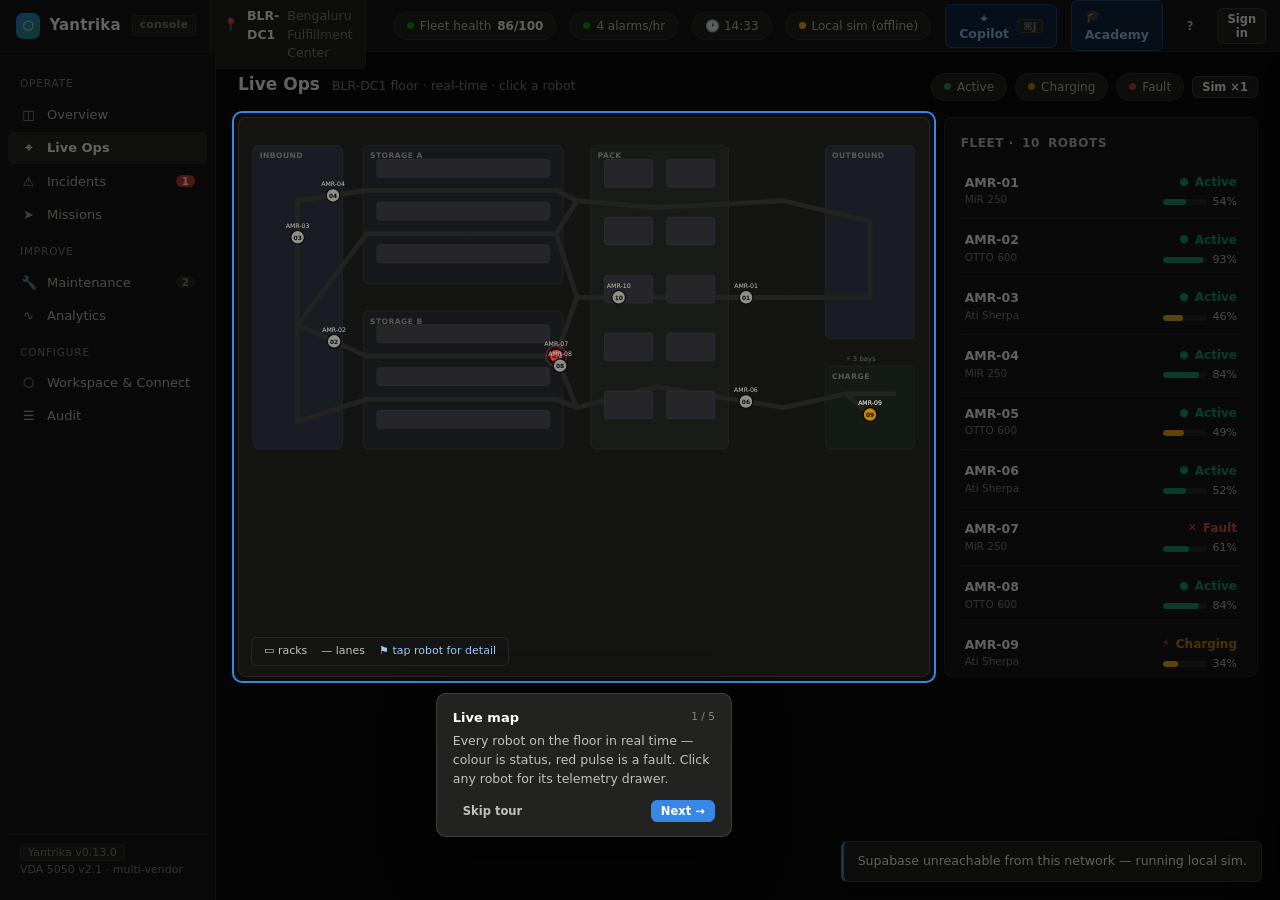
==== console/index.html @ 7099744c "v0.13.0: self-serve cloud workspaces, no-login demo, landing redesign Backend - supabase/0019_worksp" ====
<!DOCTYPE html>
<!-- ================================================================
  Yantrika CONSOLE — fleet ops console (formerly FleetMind) + Sarathi copilot bridge
  =================================================================
  CONFIG (all optional — the console degrades gracefully):

  0. Modes (v0.13 — one file, four ways in; see docs/WORKSPACES.md §5)
     - ?mode=demo  or  #demo   → DEMO: local mock data only, no backend
                                 calls, no sign-in prompt, guided tour on.
                                 Linked from the marketing page as
                                 "See the demo (no login)".
     - ?demo=<token>           → SANDBOX: a zero-signup live fleet minted by
                                 supabase/0009 — the token goes out as the
                                 x-yf-demo-token header on every PostgREST
                                 call, fleet_meta is never touched, and a
                                 countdown chip shows the time left.
     - signed in               → WORKSPACE: rpc/my_workspace() names the
                                 person's own site; every query is scoped
                                 to it and the Workspace view manages
                                 ingest keys, members and the simulated
                                 fleet (supabase/0019_workspaces.sql).
     - #signup / #signin       → open the account modal on that tab (hash,
                                 not query, so nginx's bare-/console/
                                 redirect cannot drop it).

  1. Sarathi live agent (Copilot backend)
     - Endpoint : POST http://localhost:8001/ask   (see Copilot.SARATHI_URL)
     - Request  : {"question": "<operator question>"}
     - Response : {"answer": string,
                   "evidence": [string | {label, ...}],   // rendered as chips
                   "tier": "grounded" | "llm_only" | "offline"}
       tier is shown as a pill: grounded/live_agent -> "live agent",
       llm_only/model_only -> "model only", offline -> "offline".
     - Timeout  : 4000 ms (Copilot.SARATHI_TIMEOUT_MS). On ANY failure
       (down, non-2xx, timeout, bad JSON) the Copilot silently falls back
       to the built-in local answer engine — the console never breaks
       if the sarathi service is not running.
     - To change host/port, edit Copilot.SARATHI_URL in the Copilot
       module below. If the console is served from https, a plain-http
       localhost endpoint may be blocked as mixed content — serve the
       console over http (e.g. `python3 -m http.server`) for local dev.
     - Auth: pass ?token=<bearer token> in the console URL to send an
       `Authorization: Bearer <token>` header on the copilot /ask and
       /health requests (omitted entirely when no token is given).

  2. Supabase sync (optional multi-tab live sync)
     - SUPA_URL / SUPA_KEY constants near the bottom of the script.
     - If unreachable, the console runs its local simulation.

  3. Sign-in / Create account (Supabase Auth — optional, RBAC per 0007_rbac.sql)
     - The header "Sign in" button (or an automatic prompt after the first
       401 from the data backend) opens an email/password modal that POSTs
       {SUPA_URL}/auth/v1/token?grant_type=password (apikey = anon key).
     - The modal's "Create account" tab POSTs {SUPA_URL}/auth/v1/signup and
       handles the three real Supabase outcomes: session returned → signed in
       immediately; user without a session → "check your email" (confirmation
       is ON by default); error → the server's message (weak password, already
       registered, signups disabled). When SUPA_URL has no /auth/v1 at all
       (the loopback demo backend), both tabs explain demo mode instead of
       surfacing a raw error. New accounts may need a user_roles row before
       data shows — see docs/SECURITY.md.
     - The header "🎓 Academy" link opens the training app, carrying the
       ?supa/key/site/token params along. Served, the docroot puts academy/
       next to this file (relative academy/index.html); from a file:// repo
       checkout the sibling ../academy/index.html is used instead.
     - After sign-in every PostgREST request carries
       Authorization: Bearer <access_token> (apikey stays the anon key);
       on a 401 one refresh (grant_type=refresh_token) is attempted, then
       the request is retried once.
     - Role for UI gating comes from the user's own user_roles row
       (rbac_user_roles_self_read policy), falling back to a yf_role JWT
       claim, then to 'operator' with a WARN toast. The backend RLS is
       always the real enforcement — the UI only hides what would fail.
     - Session persists in localStorage (key yf_auth_v1); Sign out clears
       it. Without an auth-gated backend everything behaves as before.

  No build step. Open index.html directly or serve statically.
  ================================================================ -->
<html lang="en">
<head>
<meta charset="UTF-8">
<meta name="viewport" content="width=device-width, initial-scale=1.0">
<title>Yantrika — Fleet Operations</title>
<meta name="robots" content="noindex">
<meta name="theme-color" content="#0d0d0d">
<link rel="icon" href="/assets/brand/favicon.ico" sizes="any">
<link rel="icon" href="/assets/brand/icon-mark.svg" type="image/svg+xml">
<link rel="apple-touch-icon" href="/assets/brand/icon-180.png">
<style>
/* ============ Design tokens (dark ops console — deliberate single-theme, ISA-101) ============ */
:root{
  --page:#0d0d0d; --surface:#1a1a19; --surface2:#222221; --surface3:#2a2a28;
  --border:rgba(255,255,255,.08); --border2:rgba(255,255,255,.14);
  --ink:#ffffff; --ink2:#c3c2b7; --muted:#898781;
  --grid:#2c2c2a; --axis:#383835;
  --s1:#3987e5; --s2:#d95926; --s3:#199e70; --s4:#c98500;   /* categorical, dark-stepped */
  --good:#0ca30c; --warn:#fab219; --serious:#ec835a; --crit:#d03b3b;
  /* --crit is tuned for white-on-red fills (badges/dots/bars) — 4.8:1 there.
     Red TEXT directly on --surface/--page needs a lighter step to clear
     WCAG AA's 4.5:1 (--crit alone measures 3.6:1 as foreground text). */
  --crit-text:#e85555;
  --accent:#3987e5;
  --r:8px; --r-sm:6px;
  --font:system-ui,-apple-system,"Segoe UI",sans-serif;
}
*{box-sizing:border-box;margin:0;padding:0}
html,body{height:100%}
body{background:var(--page);color:var(--ink);font-family:var(--font);font-size:13.5px;line-height:1.5;overflow:hidden}
button{font-family:inherit;cursor:pointer}
::-webkit-scrollbar{width:10px;height:10px}
::-webkit-scrollbar-thumb{background:#333;border-radius:6px;border:2px solid var(--page)}
::-webkit-scrollbar-track{background:transparent}

/* ============ App shell ============ */
#app{display:grid;grid-template-columns:216px 1fr;grid-template-rows:52px 1fr;height:100vh}
header{grid-column:1/3;display:flex;align-items:center;gap:14px;padding:0 16px;background:var(--surface);border-bottom:1px solid var(--border)}
.logo{display:flex;align-items:center;gap:9px;font-weight:700;font-size:15px;letter-spacing:.01em;min-width:180px}
.logo .mark{width:26px;height:26px;border-radius:7px;background:linear-gradient(135deg,#3987e5,#199e70);display:grid;place-items:center;font-size:13px}
.site-sel{display:flex;align-items:center;gap:8px;background:var(--surface2);border:1px solid var(--border);border-radius:var(--r-sm);padding:5px 12px;color:var(--ink2);font-size:12.5px}
.site-sel b{color:var(--ink)}
.spacer{flex:1}
.chip{display:inline-flex;align-items:center;gap:6px;background:var(--surface2);border:1px solid var(--border);border-radius:20px;padding:4px 12px;font-size:12px;color:var(--ink2);white-space:nowrap}
.chip .dot{width:7px;height:7px;border-radius:50%}
.kbd{background:var(--surface3);border:1px solid var(--border2);border-radius:4px;padding:0 5px;font-size:10.5px;color:var(--muted);font-family:inherit}
.copilot-btn{display:flex;align-items:center;gap:8px;background:#12253f;border:1px solid #2a4a75;color:#9ec5f4;border-radius:var(--r-sm);padding:6px 13px;font-size:12.5px;font-weight:600}
.copilot-btn:hover{background:#173050}
a.copilot-btn{text-decoration:none}
.avatar{width:28px;height:28px;border-radius:50%;background:linear-gradient(135deg,#d95926,#c98500);display:grid;place-items:center;font-size:11px;font-weight:700}

/* ============ Sidebar ============ */
nav{background:var(--surface);border-right:1px solid var(--border);padding:12px 8px;display:flex;flex-direction:column;gap:2px;overflow-y:auto}
nav .sec{font-size:10.5px;text-transform:uppercase;letter-spacing:.08em;color:var(--muted);padding:12px 12px 5px}
nav button{display:flex;align-items:center;gap:10px;width:100%;background:none;border:none;color:var(--ink2);padding:8px 12px;border-radius:var(--r-sm);font-size:13px;text-align:left}
nav button:hover{background:var(--surface2);color:var(--ink)}
nav button.on{background:var(--surface3);color:var(--ink);font-weight:600}
nav button .ic{width:17px;text-align:center;opacity:.85;font-style:normal}
nav button .badge{margin-left:auto;background:var(--crit);color:#fff;font-size:10.5px;font-weight:700;border-radius:9px;padding:0 6px;min-width:17px;text-align:center}
nav button .badge.z{background:var(--surface3);color:var(--muted)}
.nav-foot{margin-top:auto;padding:10px 12px;font-size:11px;color:var(--muted);border-top:1px solid var(--border)}

/* ============ Main ============ */
main{overflow:hidden;position:relative;display:flex}
.view{display:none;flex:1;overflow-y:auto;padding:20px 22px}
.view.on{display:block}
.vhead{display:flex;align-items:baseline;gap:12px;margin-bottom:16px}
.vhead h1{font-size:17px;font-weight:700}
.vhead .sub{color:var(--muted);font-size:12.5px}
.vhead .right{margin-left:auto;display:flex;gap:8px;align-items:center}

/* ============ Components ============ */
.card{background:var(--surface);border:1px solid var(--border);border-radius:var(--r);padding:16px}
.card h3{font-size:12px;font-weight:600;color:var(--ink2);text-transform:uppercase;letter-spacing:.05em;margin-bottom:10px;display:flex;align-items:center;gap:8px}
.card h3 .right{margin-left:auto;font-weight:400;text-transform:none;letter-spacing:0;color:var(--muted);font-size:11.5px}
.grid{display:grid;gap:14px}
.g4{grid-template-columns:repeat(4,1fr)}
.g2{grid-template-columns:1fr 1fr}
.g31{grid-template-columns:2.2fr 1fr}
.g13{grid-template-columns:1fr 2.2fr}
.stat .val{font-size:26px;font-weight:700;letter-spacing:-.01em}
.stat .val small{font-size:13px;color:var(--muted);font-weight:500}
.stat .lbl{font-size:12px;color:var(--muted);margin-top:2px}
.stat .delta{font-size:11.5px;margin-top:6px;display:flex;align-items:center;gap:5px}
.up{color:#0ca30c}.down{color:var(--crit-text)}.flat{color:var(--muted)}
.btn{background:var(--surface2);border:1px solid var(--border2);color:var(--ink);border-radius:var(--r-sm);padding:6px 13px;font-size:12.5px;font-weight:600}
.btn:hover{background:var(--surface3)}
.btn.primary{background:var(--accent);border-color:var(--accent);color:#fff}
.btn.primary:hover{filter:brightness(1.1)}
.btn.ghost{background:none;border-color:transparent;color:var(--ink2)}
.btn.ghost:hover{background:var(--surface2)}
.btn.sm{padding:3px 9px;font-size:11.5px}
.btn.danger{border-color:#5c2a2a;color:#e66767}
table.t{width:100%;border-collapse:collapse;font-size:12.5px}
table.t th{color:var(--muted);font-weight:600;text-align:left;padding:7px 10px;border-bottom:1px solid var(--border2);font-size:11px;text-transform:uppercase;letter-spacing:.05em;white-space:nowrap}
table.t td{padding:8px 10px;border-bottom:1px solid var(--border);font-variant-numeric:tabular-nums}
table.t tr.click{cursor:pointer}
table.t tr.click:hover td{background:var(--surface2)}
.st{display:inline-flex;align-items:center;gap:6px;font-size:12px;font-weight:600;white-space:nowrap}
.st .ic{font-size:11px;font-style:normal}
.sev{display:inline-flex;align-items:center;gap:5px;border-radius:4px;padding:1px 8px;font-size:11px;font-weight:700;white-space:nowrap}
.sev.crit{background:#3a1616;color:#e66767}
.sev.serious{background:#33200f;color:var(--serious)}
.sev.warn{background:#332a10;color:var(--warn)}
.sev.info{background:var(--surface3);color:var(--ink2)}
.bar-track{background:var(--surface3);border-radius:4px;height:6px;overflow:hidden}
.bar-fill{height:100%;border-radius:4px}
.pill{font-size:11px;color:var(--muted);background:var(--surface2);border:1px solid var(--border);border-radius:4px;padding:1px 7px}
.evd{display:inline-flex;align-items:center;gap:4px;background:#12253f;border:1px solid #2a4a75;color:#9ec5f4;border-radius:4px;padding:1px 8px;font-size:11px;font-weight:600;cursor:pointer}
.evd:hover{background:#173050}
.empty{color:var(--muted);font-size:12.5px;padding:14px;text-align:center}

/* ============ Map ============ */
.mapwrap{position:relative;background:#141413;border:1px solid var(--border);border-radius:var(--r);overflow:hidden}
.map-legend{position:absolute;left:12px;bottom:10px;display:flex;gap:14px;font-size:11px;color:var(--ink2);background:rgba(20,20,19,.85);border:1px solid var(--border);border-radius:6px;padding:5px 12px}
.map-legend .it{display:flex;align-items:center;gap:6px}
svg text{font-family:var(--font)}
.robot-dot{cursor:pointer}
.zone-lbl{fill:#5b5a55;font-size:11px;font-weight:600;letter-spacing:.06em}

/* ============ Drawer ============ */
.drawer{position:absolute;top:0;right:0;bottom:0;width:360px;background:var(--surface);border-left:1px solid var(--border2);transform:translateX(105%);transition:transform .22s ease;z-index:30;display:flex;flex-direction:column;box-shadow:-16px 0 40px rgba(0,0,0,.45)}
.drawer.open{transform:none}
.drawer .dh{display:flex;align-items:center;gap:10px;padding:14px 16px;border-bottom:1px solid var(--border)}
.drawer .dh h2{font-size:15px}
.drawer .db{padding:14px 16px;overflow-y:auto;flex:1;display:flex;flex-direction:column;gap:12px}
.kv{display:flex;justify-content:space-between;font-size:12.5px;padding:4px 0}
.kv b{font-variant-numeric:tabular-nums}
.kv span{color:var(--muted)}

/* ============ Copilot panel ============ */
#copilot{position:absolute;top:0;right:0;bottom:0;width:390px;background:var(--surface);border-left:1px solid var(--border2);transform:translateX(105%);transition:transform .22s ease;z-index:40;display:flex;flex-direction:column;box-shadow:-16px 0 40px rgba(0,0,0,.5)}
#copilot.open{transform:none}
.cp-head{display:flex;align-items:center;gap:10px;padding:13px 16px;border-bottom:1px solid var(--border)}
.cp-head .t{font-weight:700;font-size:14px}
.cp-head .s{font-size:11px;color:var(--muted)}
.cp-body{flex:1;overflow-y:auto;padding:14px;display:flex;flex-direction:column;gap:12px}
.msg{max-width:92%;border-radius:10px;padding:10px 13px;font-size:12.8px;line-height:1.55}
.msg.user{align-self:flex-end;background:#1c3a63;border:1px solid #2a4a75}
.msg.ai{align-self:flex-start;background:var(--surface2);border:1px solid var(--border)}
.msg.ai .ev{margin-top:8px;display:flex;gap:6px;flex-wrap:wrap}
.msg.ai ul{margin:6px 0 2px 16px}
.msg.ai li{margin:2px 0}
.msg.ai b{color:#9ec5f4}
.sugg{display:flex;flex-direction:column;gap:6px}
.sugg button{text-align:left;background:var(--surface2);border:1px solid var(--border);color:var(--ink2);border-radius:var(--r-sm);padding:8px 11px;font-size:12px}
.sugg button:hover{border-color:#2a4a75;color:var(--ink)}
.cp-input{display:flex;gap:8px;padding:12px 14px;border-top:1px solid var(--border)}
.cp-input input{flex:1;background:var(--surface2);border:1px solid var(--border2);border-radius:var(--r-sm);color:var(--ink);padding:9px 12px;font-size:13px;font-family:inherit;outline:none}
.cp-input input:focus{border-color:#2a4a75}
.typing{display:inline-flex;gap:4px;padding:4px 0}
.typing i{width:6px;height:6px;border-radius:50%;background:var(--muted);animation:ty 1s infinite}
.typing i:nth-child(2){animation-delay:.15s}.typing i:nth-child(3){animation-delay:.3s}
@keyframes ty{0%,100%{opacity:.25}50%{opacity:1}}

/* ============ Alerts feed ============ */
.al{display:flex;gap:10px;padding:9px 4px;border-bottom:1px solid var(--border);align-items:flex-start;font-size:12.5px}
.al:last-child{border-bottom:none}
.al .tt{color:var(--muted);font-size:11px;white-space:nowrap;padding-top:2px;font-variant-numeric:tabular-nums}
.al .bd{flex:1}
.al .bd .m{color:var(--ink2)}
.al.unack .bd .m{color:var(--ink)}
.al .ack{opacity:0;transition:opacity .15s}
.al:hover .ack{opacity:1}
.al.acked{opacity:.45}

/* ============ Charts ============ */
.chart{position:relative}
.tip{position:absolute;pointer-events:none;background:#242423;border:1px solid var(--border2);border-radius:6px;padding:7px 10px;font-size:11.5px;display:none;z-index:20;box-shadow:0 6px 18px rgba(0,0,0,.4);white-space:nowrap}
.tip .h{color:var(--muted);font-size:10.5px;margin-bottom:3px}
.tip .row{display:flex;align-items:center;gap:6px}
.tip .sw{width:8px;height:8px;border-radius:2px}
.tip b{font-variant-numeric:tabular-nums}
.legend{display:flex;gap:14px;font-size:11.5px;color:var(--ink2);margin-top:6px}
.legend .it{display:flex;align-items:center;gap:6px}
.legend .sw{width:9px;height:9px;border-radius:2px}

/* ============ Timeline replay ============ */
.scrub{display:flex;align-items:center;gap:12px;margin-top:10px}
.scrub input[type=range]{flex:1;accent-color:var(--accent)}
.scrub .tm{font-variant-numeric:tabular-nums;font-size:12px;color:var(--ink2);min-width:52px}
.tl-events{position:relative;height:22px;margin:2px 2px 0}
.tl-ev{position:absolute;top:2px;width:10px;height:10px;border-radius:50%;transform:translateX(-50%);cursor:pointer;border:2px solid var(--page)}

/* ============ Toast ============ */
#toasts{position:fixed;bottom:18px;right:18px;display:flex;flex-direction:column;gap:8px;z-index:100}
.toast{background:var(--surface2);border:1px solid var(--border2);border-left:3px solid var(--accent);border-radius:var(--r-sm);padding:10px 14px;font-size:12.5px;box-shadow:0 10px 30px rgba(0,0,0,.5);animation:tin .2s ease}
@keyframes tin{from{transform:translateY(8px);opacity:0}}

/* ============ Command palette ============ */
#palette{position:fixed;inset:0;background:rgba(0,0,0,.45);z-index:150;display:none;align-items:flex-start;justify-content:center;padding-top:11vh}
#palette.open{display:flex}
.pal-box{width:540px;max-width:92vw;background:var(--surface2);border:1px solid var(--border2);border-radius:10px;box-shadow:0 24px 60px rgba(0,0,0,.6);overflow:hidden}
.pal-box input{width:100%;background:var(--surface3);border:none;border-bottom:1px solid var(--border2);color:var(--ink);padding:13px 15px;font-size:14px;font-family:inherit;outline:none}
#pal-list{max-height:330px;overflow-y:auto;padding:6px}
.pal-it{display:flex;align-items:center;gap:10px;padding:8px 10px;border-radius:6px;font-size:12.8px;color:var(--ink2);cursor:pointer}
.pal-it .ic{width:18px;text-align:center;font-style:normal;opacity:.8}
.pal-it .hint{margin-left:auto;font-size:10.5px;color:var(--muted);text-transform:uppercase;letter-spacing:.05em}
.pal-it.sel{background:var(--surface3);color:var(--ink)}
.pal-empty{padding:14px;color:var(--muted);font-size:12.5px;text-align:center}
.pal-foot{padding:7px 12px;border-top:1px solid var(--border);font-size:10.5px;color:var(--muted);display:flex;gap:12px}

/* ============ Sign-in modal (YFAuth) ============ */
#signin{position:fixed;inset:0;background:rgba(0,0,0,.55);z-index:200;display:none;align-items:center;justify-content:center}
#signin.open{display:flex}
.si-box{width:340px;max-width:92vw;background:var(--surface2);border:1px solid var(--border2);border-radius:10px;box-shadow:0 24px 60px rgba(0,0,0,.6);padding:20px 24px 18px}
.si-box h2{font-size:16px;margin-bottom:2px;display:flex;align-items:center;gap:8px}
.si-box .si-sub{font-size:11.5px;color:var(--muted);margin-bottom:12px}
.si-box label{display:block;font-size:11px;color:var(--ink2);text-transform:uppercase;letter-spacing:.05em;margin:10px 0 4px}
.si-box input{width:100%;background:var(--surface3);border:1px solid var(--border2);border-radius:var(--r-sm);color:var(--ink);padding:9px 11px;font-size:13px;font-family:inherit;outline:none}
.si-box input:focus{border-color:#2a4a75}
#si-err{color:#e66767;font-size:12px;min-height:16px;margin-top:10px}
#si-msg{color:#7dc98a;font-size:12px;margin-top:2px;line-height:1.5}
#si-msg:empty{display:none}
.si-tabs{display:flex;gap:0;margin:12px 0 2px;border:1px solid var(--border2);border-radius:var(--r-sm);overflow:hidden}
.si-tab{flex:1;background:var(--surface3);border:none;color:var(--muted);padding:7px 0;font-size:12px;font-weight:600}
.si-tab.on{background:#12253f;color:#9ec5f4}
#si-submit{width:100%;margin-top:4px;padding:9px}
.si-foot{display:flex;justify-content:space-between;align-items:center;gap:10px;margin-top:12px;font-size:11.5px}
.si-foot a{color:var(--muted);cursor:pointer;text-decoration:underline}
.si-foot a:hover{color:var(--ink2)}
.role-badge{font-size:10.5px;font-weight:700;text-transform:uppercase;letter-spacing:.05em;border-radius:4px;padding:1px 7px;background:#12253f;border:1px solid #2a4a75;color:#9ec5f4}

/* ============ First-run tour ============ */
#tour-block{position:fixed;inset:0;z-index:300;display:none}
#tour-hl{position:fixed;z-index:301;display:none;border:2px solid var(--accent);border-radius:10px;box-shadow:0 0 0 9999px rgba(0,0,0,.62);pointer-events:none;transition:left .25s ease,top .25s ease,width .25s ease,height .25s ease}
#tour-card{position:fixed;z-index:302;display:none;width:296px;background:var(--surface2);border:1px solid var(--border2);border-radius:10px;padding:14px 16px;box-shadow:0 18px 50px rgba(0,0,0,.6);font-size:12.5px}
#tour-card h4{font-size:13px;margin-bottom:5px;display:flex;align-items:center;gap:8px}
#tour-card h4 .n{margin-left:auto;font-size:10.5px;color:var(--muted);font-weight:500}
#tour-card p{color:var(--ink2);line-height:1.5}
#tour-card .row{display:flex;gap:8px;margin-top:12px;align-items:center}
#tour-card .row .sk{margin-right:auto}

@media(max-width:1100px){.g4{grid-template-columns:1fr 1fr}.g31,.g13,.g2{grid-template-columns:1fr}}

/* ============ v0.13: mode banner (demo / sandbox) ============ */
#banner{grid-column:1/3;display:none;align-items:center;gap:12px;padding:7px 16px;font-size:12.5px;background:#12253f;border-bottom:1px solid #2a4a75;color:#cfe0f8}
#banner.on{display:flex}
#banner b{color:#fff}
#banner .acts{margin-left:auto;display:flex;gap:8px;flex-wrap:wrap}
#banner .btn{padding:4px 11px;font-size:12px}
#banner .btn.cta{background:#fff;border-color:#fff;color:#0d1b33}
#banner .btn.cta:hover{background:#eaf1ff}
#app.has-banner{grid-template-rows:52px auto 1fr}
#chip-sandbox{border-color:#2a4a75;color:#9ec5f4}
#chip-sandbox b{font-variant-numeric:tabular-nums;color:#fff}

/* ============ v0.13: get-started + workspace ============ */
.gs{display:grid;grid-template-columns:repeat(auto-fit,minmax(220px,1fr));gap:12px;margin-top:12px}
.gs .opt{background:var(--surface2);border:1px solid var(--border2);border-radius:var(--r);padding:14px 16px;display:flex;flex-direction:column;gap:8px}
.gs .opt h4{font-size:13px;display:flex;align-items:center;gap:8px}
.gs .opt p{font-size:12px;color:var(--ink2);flex:1}
.gs .opt .n{display:inline-grid;place-items:center;width:22px;height:22px;border-radius:6px;background:#12253f;color:#9ec5f4;font-size:11px;font-weight:700}
.codeblk{position:relative;background:#0a0a0a;border:1px solid var(--border2);border-radius:6px;padding:10px 12px;font-family:ui-monospace,SFMono-Regular,Menlo,Consolas,monospace;font-size:11.5px;line-height:1.55;color:#dcdad0;overflow-x:auto;white-space:pre;margin:8px 0}
.codeblk .cp{position:absolute;top:6px;right:6px}
.codeblk .k{color:#9ec5f4}.codeblk .c{color:#6f6e66}
.tabs{display:flex;gap:4px;border-bottom:1px solid var(--border);margin:6px 0 10px;flex-wrap:wrap}
.tabs button{background:none;border:none;color:var(--muted);padding:7px 11px;font-size:12.5px;font-weight:600;border-bottom:2px solid transparent;margin-bottom:-1px}
.tabs button.on{color:var(--ink);border-bottom-color:var(--accent)}
.keyrow{display:flex;align-items:center;gap:10px;padding:8px 4px;border-bottom:1px solid var(--border);font-size:12.5px}
.keyrow code{font-family:ui-monospace,SFMono-Regular,Menlo,Consolas,monospace;background:var(--surface3);border:1px solid var(--border2);border-radius:4px;padding:1px 7px;font-size:11.5px}
.inp{background:var(--surface2);border:1px solid var(--border2);border-radius:6px;color:var(--ink);padding:7px 10px;font-size:12.5px;font-family:inherit;outline:none}
.inp:focus{border-color:#2a4a75}
select.inp{padding:6px 8px}
.plan{font-size:10.5px;font-weight:700;text-transform:uppercase;letter-spacing:.05em;border-radius:4px;padding:1px 7px;background:#1a2a1a;border:1px solid #2e4b2e;color:#8fd79a}

/* ============ v0.13: generic modal ============ */
#modal{position:fixed;inset:0;background:rgba(0,0,0,.6);z-index:250;display:none;align-items:center;justify-content:center}
#modal.open{display:flex}
#modal .box{width:440px;max-width:94vw;background:var(--surface2);border:1px solid var(--border2);border-radius:10px;box-shadow:0 24px 60px rgba(0,0,0,.6);padding:20px 22px 18px}
#modal .box h2{font-size:16px;margin-bottom:6px}
#modal .box p{font-size:12.5px;color:var(--ink2);line-height:1.55}
#modal .box .row{display:flex;gap:8px;margin-top:14px;flex-wrap:wrap}

/* ============ v0.13: small screens ============ */
@media(max-width:860px){
  #app{grid-template-columns:54px 1fr}
  nav{padding:10px 6px}
  nav .sec,nav button span,nav button .badge,.nav-foot{display:none}
  nav button{justify-content:center;padding:9px 0}
  nav button .ic{width:auto;font-size:15px}
  .site-sel,#h-clock,#chip-health,#btn-academy,#btn-tour{display:none}
  .logo{min-width:0}
  .view{padding:14px 12px}
  .g4{grid-template-columns:1fr 1fr}
  .drawer,#copilot{width:min(92vw,390px)}
}
</style>
</head>
<body>
<div id="app">
<header>
  <div class="logo"><div class="mark">⬡</div>Yantrika <span class="pill" id="mode-pill" style="margin-left:2px">console</span></div>
  <div class="site-sel" id="site-sel" title="Site / workspace">📍 <b id="site-name">BLR-DC1</b> <span id="site-sub" style="color:var(--muted)">· Bengaluru Fulfillment Center</span></div>
  <div class="spacer"></div>
  <div class="chip" id="chip-health"><span class="dot" style="background:var(--good)"></span>Fleet health <b id="h-health" style="color:var(--ink)">—</b></div>
  <div class="chip" title="ISA-18.2 alarm budget: ≤12/hr per operator"><span id="alarm-dot" class="dot" style="background:var(--good)"></span><span id="h-alarmrate">— alarms/hr</span></div>
  <div class="chip" id="h-clock">14:32</div>
  <div class="chip" id="chip-sandbox" style="display:none" title="This sandbox fleet deletes itself when the timer runs out">⏳ sandbox <b id="sandbox-left">—</b></div>
  <div class="chip" id="chip-cloud" title="Backend sync status"><span class="dot" id="cloud-dot" style="background:var(--muted)"></span><span id="cloud-lbl">connecting…</span></div>
  <button class="copilot-btn" id="btn-copilot" onclick="Copilot.toggle()">✦ Copilot <span class="kbd">⌘J</span></button>
  <a class="copilot-btn" id="btn-academy" href="academy/index.html" target="_blank" rel="noopener" title="Yantrika Academy — operator training on this backend">🎓 Academy</a>
  <button class="btn ghost sm" id="btn-tour" title="Replay the first-run tour" onclick="Tour.start()">?</button>
  <span id="auth-box" style="display:flex;align-items:center;gap:8px"></span>
  <div class="avatar" id="avatar" title="Not signed in">?</div>
</header>
<div id="banner" role="status"></div>
<nav id="nav">
  <div class="sec">Operate</div>
  <button data-v="overview" class="on"><i class="ic">◫</i><span>Overview</span></button>
  <button data-v="liveops"><i class="ic">⌖</i><span>Live Ops</span></button>
  <button data-v="incidents"><i class="ic">⚠</i><span>Incidents</span> <span class="badge" id="n-inc">3</span></button>
  <button data-v="missions"><i class="ic">➤</i><span>Missions</span></button>
  <div class="sec">Improve</div>
  <button data-v="maint"><i class="ic">🔧</i><span>Maintenance</span> <span class="badge z" id="n-maint">2</span></button>
  <button data-v="analytics"><i class="ic">∿</i><span>Analytics</span></button>
  <div class="sec">Configure</div>
  <button data-v="fleet" id="nav-fleet"><i class="ic">⬡</i><span>Workspace &amp; Connect</span></button>
  <button data-v="audit"><i class="ic">☰</i><span>Audit</span></button>
  <button data-v="settings" id="nav-settings" style="display:none"><i class="ic">⚙</i><span>Settings</span></button>
  <button data-v="config" id="nav-config" style="display:none"><i class="ic">🛠</i><span>Config</span></button>
  <div class="nav-foot"><span class="pill" id="yf-version" title="Yantrika release — matches core/yantracore/version.py"></span><br><span id="nav-foot-sub">VDA 5050 v2.1 · multi-vendor</span></div>
</nav>
<main id="main">
  <div class="view on" id="v-overview"></div>
  <div class="view" id="v-liveops"></div>
  <div class="view" id="v-incidents"></div>
  <div class="view" id="v-missions"></div>
  <div class="view" id="v-maint"></div>
  <div class="view" id="v-analytics"></div>
  <div class="view" id="v-fleet"></div>
  <div class="view" id="v-audit"></div>
  <div class="view" id="v-settings"></div>
  <div class="view" id="v-config"></div>
  <div class="drawer" id="drawer"></div>
  <div id="copilot"></div>
</main>
</div>
<div id="toasts"></div>
<div class="tip" id="tip"></div>
<script>
"use strict";
/* ================================================================
   FleetMind demo — all mock. Architecture mirrors the real product:
   Sim (→ later: MQTT/VDA5050 ingest) → Store → Views + Copilot
   ================================================================ */
/* Release version shown in the sidebar footer chip. Release commits bump
   this — keep it matching core/yantracore/version.py (the single source). */
const YF_VERSION='0.13.0';
const $=s=>document.querySelector(s), $$=s=>[...document.querySelectorAll(s)];

/* ================= v0.13 runtime config — read once, up front =================
   Backend + mode come from the URL (see the CONFIG block at the top):
     ?supa=<PostgREST base url>  overrides SUPA_URL
     ?key=<anon key>             overrides SUPA_KEY
     ?site=<site id>             window.SITE — scopes every table query
     ?demo=<token>               sandbox token (0009) → x-yf-demo-token
     ?mode=demo | #demo | #mock  mock-data demo, no backend at all
     ?door=<url>                 the yantraops door base (default: same
                                 origin when served, localhost:8088 on file://)
     ?ask=<url>                  Sarathi /ask override (default: same-origin
                                 /ask when served from a real host)        */
const _cfg=new URLSearchParams(location.search);
const _hash=(location.hash||'').replace(/^#/,'').toLowerCase();
const SUPA_URL=_cfg.get('supa')||'https://flwyvhsmgrrqpmhcqlzd.supabase.co';
const SUPA_KEY=_cfg.get('key')||'sb_publishable_7rqvPRggmPDRKNL8Jurcqg_Hf531puf'; // publishable anon key — safe client-side
const MOCK_MODE=_cfg.get('mode')==='demo'||_cfg.get('demo')==='mock'||_hash==='demo'||_hash==='mock';
const DEMO_TOKEN=(!MOCK_MODE&&/^[0-9a-f]{32,128}$/.test(_cfg.get('demo')||''))?_cfg.get('demo'):null;
window.SITE=_cfg.get('site')||null;
/* Served from a real host (nginx) the yantraops door and Sarathi sit on
   this same origin under /api/… and /ask; from file:// or a bare static
   server they are the loopback ports `yantraops up` prints. */
const _served=/^https?:$/.test(location.protocol)&&!/^(localhost|127\.0\.0\.1)$/.test(location.hostname);
const DOOR_BASE=(_cfg.get('door')||(_served?location.origin:'http://localhost:8088')).replace(/\/$/,'');
/* Everything a workspace needs to know about its site: 'WS-…' from 0019
   (self-serve), 'DEMO-…' from 0009 (sandbox) or a legacy operator site. */
const isWorkspaceSite=s=>/^WS-[0-9a-f]{8}$/i.test(String(s||''));
const isDemoSite=s=>/^DEMO-/i.test(String(s||''));
/* Row ids written by a workspace/sandbox writer are namespaced with the
   site id (robots.id is a global primary key); strip it for display. */
const dispId=id=>{const s=String(id==null?'':id);
  const m=s.match(/^((?:WS|DEMO)-[0-9A-Za-z]+)-(.+)$/);
  if(m&&(!window.SITE||m[1].toLowerCase()===String(window.SITE).toLowerCase()))return m[2];
  if(window.SITE&&s.startsWith(window.SITE+'-'))return s.slice(window.SITE.length+1);
  return s;};
const rl=r=>r&&(r.label||dispId(r.id));
/** Human name of the site on screen: the workspace name when signed in,
    "Sandbox" for a 0009 fleet, the legacy BLR-DC1 label otherwise. */
function siteLabel(withId){
  const ws=(typeof Workspace!=='undefined'&&Workspace.ws)||null;
  if(ws&&ws.site_id)return withId?ws.name+' · '+ws.site_id:ws.name;
  if(DEMO_TOKEN||isDemoSite(window.SITE))return withId?'Sandbox fleet · '+(window.SITE||'DEMO'):'Sandbox fleet';
  if(window.SITE)return window.SITE==='BLR-DC1'?(withId?'BLR-DC1 · Bengaluru Fulfillment Center':'BLR-DC1'):window.SITE;
  return withId?'BLR-DC1 · Bengaluru Fulfillment Center':'BLR-DC1';
}
/** Tiny generic modal (sandbox expiry, new ingest key, confirmations). */
const Modal={
  ensure(){if($('#modal'))return;const d=document.createElement('div');d.id='modal';d.innerHTML='<div class="box"></div>';document.body.appendChild(d);
    d.addEventListener('mousedown',e=>{if(e.target===d&&!d.dataset.sticky)Modal.close();});},
  show(html,{sticky=false}={}){this.ensure();const d=$('#modal');d.dataset.sticky=sticky?'1':'';d.querySelector('.box').innerHTML=html;d.classList.add('open');},
  close(){const d=$('#modal');if(d)d.classList.remove('open');}
};
/** Clipboard with a textarea fallback (file:// and older contexts). */
function copyText(txt,label){
  const done=()=>toast((label||'Copied')+' ✓');
  const fb=()=>{const ta=document.createElement('textarea');ta.value=txt;ta.style.position='fixed';ta.style.opacity='0';document.body.appendChild(ta);ta.select();try{document.execCommand('copy');done();}catch(e){toast('Copy failed — select the text manually');}ta.remove();};
  if(navigator.clipboard&&navigator.clipboard.writeText)navigator.clipboard.writeText(txt).then(done,fb);else fb();
}
const fmt=n=>n.toLocaleString('en-IN');
const pad=n=>String(n).padStart(2,'0');
let simMin = 14*60+32;                       // sim clock 14:32
const clock=()=>`${pad(Math.floor(simMin/60)%24)}:${pad(Math.floor(simMin%60))}`;
const rnd=(a,b)=>a+Math.random()*(b-a);

/* ---------------- Warehouse geometry (SVG coords 1000x520) ---------------- */
const ZONES=[
  {n:'INBOUND',x:20,y:40,w:130,h:440,c:'#191c22'},
  {n:'STORAGE A',x:180,y:40,w:290,h:200,c:'#17181c'},
  {n:'STORAGE B',x:180,y:280,w:290,h:200,c:'#17181c'},
  {n:'PACK',x:510,y:40,w:200,h:440,c:'#191b18'},
  {n:'OUTBOUND',x:850,y:40,w:130,h:280,c:'#191c22'},
  {n:'CHARGE',x:850,y:360,w:130,h:120,c:'#141a14'},
];
const RACKS=[]; // storage racks
for(let r=0;r<3;r++){for(let z=0;z<2;z++){RACKS.push({x:200,y:60+z*240+r*62,w:250,h:26});}}
for(let r=0;r<5;r++){RACKS.push({x:530,y:60+r*84,w:70,h:40});RACKS.push({x:620,y:60+r*84,w:70,h:40});}
// waypoint nodes robots travel between (aisles)
const WP={
  in1:[85,120], in2:[85,300], in3:[85,440],
  a1:[185,105],a2:[330,105],a3:[460,105],a4:[185,168],a5:[330,168],a6:[460,168],
  b1:[185,345],b2:[330,345],b3:[460,345],b4:[185,408],b5:[330,408],b6:[460,408],
  mid1:[490,120],mid2:[490,260],mid3:[490,420],
  p1:[605,130],p2:[605,260],p3:[605,390],
  out1:[790,120],out2:[915,150],out3:[915,260],
  chg1:[880,400],chg2:[915,430],chg3:[950,400],
  x1:[790,260],x2:[790,420]
};
const LANES=[['in1','a1'],['in2','a4'],['in2','b1'],['in3','b4'],['a1','a2'],['a2','a3'],['a4','a5'],['a5','a6'],['b1','b2'],['b2','b3'],['b4','b5'],['b5','b6'],['a3','mid1'],['a6','mid1'],['a6','mid2'],['b3','mid2'],['b3','mid3'],['b6','mid3'],['mid1','p1'],['mid2','p2'],['mid3','p3'],['p1','out1'],['p2','x1'],['p3','x2'],['out1','out2'],['x1','out3'],['x2','chg1'],['chg1','chg2'],['chg1','chg3'],['out3','out2'],['x1','p2'],['in1','in2'],['in2','in3']];
const ADJ={};LANES.forEach(([a,b])=>{(ADJ[a]=ADJ[a]||[]).push(b);(ADJ[b]=ADJ[b]||[]).push(a);});
function route(from,to){ // BFS
  const q=[[from]],seen=new Set([from]);
  while(q.length){const p=q.shift(),n=p[p.length-1];
    if(n===to)return p;
    for(const m of (ADJ[n]||[]))if(!seen.has(m)){seen.add(m);q.push([...p,m]);}}
  return [from];
}
const PICKS=['a1','a2','a3','a4','a5','a6','b1','b2','b4','b5','b6'], DROPS=['p1','p2','p3'], OUTS=['out2','out3'];

/* ---------------- Fleet state ---------------- */
const VENDORS=['Ati Sherpa','MiR 250','OTTO 600'];
const robots=[];
/** One robot object — the shape every view renders. v0.13: also used to
    adopt rows the console has never seen (a workspace's own robots, a
    sandbox's `<site>-R01` fleet) so the console is no longer hard-wired to
    ten robots called AMR-01…10. */
function mkRobot(id,vendor,i){
  i=i==null?robots.length+1:i;
  const wp=Object.keys(WP)[Math.floor(rnd(0,Object.keys(WP).length))];
  return {
    id, label:dispId(id), vendor:vendor||VENDORS[i%3], fw:'2.'+(3+i%4)+'.1',
    status:'active',                    // active|charging|idle|fault|paused
    node:wp, pos:[...WP[wp]], path:[], seg:0, prog:0,
    battery:rnd(45,95), speedMax:rnd(1.2,1.7), speed:0,
    tasksDone:Math.floor(rnd(38,86)), task:null,
    health:rnd(84,99), motorTemp:rnd(38,52), errs:Math.floor(rnd(0,3)),
    spdHist:Array.from({length:40},()=>0), batHist:[], log:[]
  };
}
/* The mock fleet: shown in DEMO mode and while a backend is still being
   reached. Against a live backend the rows that arrive replace it (see
   Sync.pull / Sync.adoptRows). */
for(let i=1;i<=10;i++)robots.push(mkRobot('AMR-'+pad(i),VENDORS[i%3],i));
// scripted actors for the demo narrative
robots[6].status='fault'; robots[6].battery=61; robots[6].node='b3'; robots[6].pos=[...WP.b3]; robots[6].faultMsg='Localization confidence 0.31 — position lost';
robots[2].health=71; robots[2].motorTemp=63;           // maintenance story
robots[8].status='charging'; robots[8].node='chg2'; robots[8].pos=[...WP.chg2]; robots[8].battery=34;

function assign(r){
  const pick=PICKS[Math.floor(rnd(0,PICKS.length))], drop=DROPS[Math.floor(rnd(0,DROPS.length))];
  r.task={id:'T-'+Math.floor(rnd(4200,4900)),kind:'Pick → Pack',from:pick,to:drop,started:simMin};
  r.path=route(r.node,pick).concat(route(pick,drop).slice(1)); r.seg=0; r.prog=0;
}
robots.forEach(r=>{if(r.status==='active')assign(r);});

/* ---------------- Telemetry / KPI store ---------------- */
const store={
  thrHist:[], alHist:[], alerts:[], incidents:[], missions:[], tickets:[], commands:[],
  findings:null, findingsReq:false,   // v0.4: maintenance_findings rows (null = not fetched / unavailable → mock tickets)
  audit:null, auditReq:false,         // v0.9: full commands history for the Audit view (null = not fetched)
  appSettings:null,                   // v0.13: admin_list_settings() rows for the Settings view (null = not fetched)
  appConfig:null,                     // v0.18: admin_list_config() rows for the Config view (null = not fetched)
  availOk:0, availTot:0,              // v0.9: availability sampling for the Analytics SLA card
  throughput:132, sla:98.2, alarmHr:6, ackedIds:new Set()
};
// seed 60 min of throughput history (dip 14:00-15:00 = incident narrative — dip already recovering)
for(let m=0;m<60;m++){const t=simMin-60+m;
  let v=128+Math.sin(m/9)*7+rnd(-4,4);
  if(t>=14*60+2&&t<=14*60+26)v-=24;           // the dip
  store.thrHist.push({t,v:Math.round(v)});}
const AL_SEED=[
  ['crit','AMR-07 localization fault — stopped in Aisle B3','AMR-07',14*60+2,false],
  ['serious','Traffic congestion: 3 reroutes around Aisle B3','fleet',14*60+5,false],
  ['warn','AMR-09 battery 34% — sent to charge','AMR-09',14*60+11,true],
  ['warn','AMR-03 drivetrain vibration above baseline (2.8σ)','AMR-03',13*60+48,true],
  ['info','Firmware 2.6.1 available for 4 × MiR 250','fleet',13*60+22,true],
];
AL_SEED.forEach(([sev,msg,src,t,ack],i)=>store.alerts.push({id:'AL-'+(900+i),sev,msg,src,t,ack}));
store.incidents=[
  {id:'INC-1042',sev:'crit',title:'AMR-07 localization loss blocking Aisle B3',src:'AMR-07',t:14*60+2,state:'Open',
   impact:'Throughput −18% for 24 min · 3 robots rerouted · 11 tasks delayed',
   rca:'Reflector panel at rack B3-04 was moved during the 13:40 replenishment (WMS job W-2291). AMR-07 (LiDAR-SLAM) lost localization confidence below the 0.35 threshold and executed a protective stop mid-aisle. MiR and OTTO units rerouted via Aisle B5-B6, adding ~90s per task.',
   fix:'Dispatch operator to clear B3 · re-localize AMR-07 from QR anchor B3-A2 · flag rack B3-04 in the replenishment SOP',
   dur:24},
  {id:'INC-1041',sev:'serious',title:'Charge-bay contention delayed 2 robots at shift start',src:'CHARGE',t:9*60+14,state:'Resolved',
   impact:'6 tasks delayed ~4 min · no SLA breach',rca:'Three robots hit the 30% battery threshold within 5 min of shift start; only 2 of 3 bays free. Root cause: overnight charge scheduling did not stagger end-of-charge times.',fix:'Enable staggered charge targets (85/90/95%) — shipped in policy v12',dur:16},
  {id:'INC-1039',sev:'warn',title:'WMS task sync latency spike (4.2s p95)',src:'connector',t:'yesterday',state:'Resolved',
   impact:'No task loss · queue depth peaked at 14',rca:'WMS webhook batch window misconfigured after vendor update.',fix:'Pinned batch window to 500ms; added latency alert at 2s p95',dur:41},
];
store.missions=[
  {id:'M-311',name:'Cycle count — Storage A',robots:['AMR-02','AMR-05'],state:'Running',prog:62,eta:'15:20'},
  {id:'M-312',name:'Outbound wave #7 (staging)',robots:['AMR-01','AMR-04','AMR-06'],state:'Running',prog:38,eta:'15:45'},
  {id:'M-310',name:'Inbound putaway — Dock 2',robots:['AMR-08'],state:'Queued',prog:0,eta:'—'},
  {id:'M-309',name:'Empty-pallet return sweep',robots:['AMR-10'],state:'Done',prog:100,eta:'13:58'},
];
store.tickets=[
  {id:'MT-88',rob:'AMR-03',comp:'Drive motor (L)',pred:'Bearing wear — RUL ≈ 12 days',conf:.84,state:'Open',action:'Order bearing kit BRG-2044'},
  {id:'MT-87',rob:'AMR-07',comp:'LiDAR',pred:'Dust occlusion trend on rear channel',conf:.61,state:'Open',action:'Clean sensor at next charge'},
];

function pushAlert(sev,msg,src){
  const a={id:'AL-'+Date.now().toString(36)+Math.floor(rnd(10,99)),sev,msg,src,t:simMin,ack:false};
  store.alerts.unshift(a); if(store.alerts.length>30)store.alerts.pop();
  if(typeof Sync!=='undefined')Sync.insertAlert(a);
  toast((sev==='crit'?'🔴 ':sev==='serious'?'🟠 ':'🟡 ')+msg);
  return a;
}
function toast(m){const d=document.createElement('div');d.className='toast';d.textContent=m;$('#toasts').appendChild(d);setTimeout(()=>d.remove(),4200);}

/* ---------------- Simulation tick ---------------- */
let speedMult=1, tick=0;
function step(dt){
  simMin+=dt*speedMult*0.5;  tick++;
  for(const r of robots){
    r.batHist.push(r.battery); if(r.batHist.length>120)r.batHist.shift();
    if(r.status==='charging'){r.battery=Math.min(100,r.battery+0.15*speedMult);r.speed=0;
      if(r.battery>=85){r.status='active';r.node='chg1';assign(r);r.log.unshift([clock(),'Charge complete → resuming tasks']);}
    }else if(r.status==='fault'||r.status==='paused'){r.speed=0;
    }else{ // active — move along path
      if(!r.path.length||r.seg>=r.path.length-1){ r.tasksDone++; r.node=r.path[r.path.length-1]||r.node;
        if(r.battery<30){r.status='charging';r.path=route(r.node,'chg2');r.seg=0;r.prog=0;r.task=null;
          r.log.unshift([clock(),'Battery '+r.battery.toFixed(0)+'% → autonomous charge']);}
        else assign(r);
        continue;}
      const a=WP[r.path[r.seg]],b=WP[r.path[r.seg+1]];
      const dx=b[0]-a[0],dy=b[1]-a[1],len=Math.hypot(dx,dy);
      r.speed=r.speedMax*rnd(.82,1);
      r.prog+=(r.speed*22*dt*speedMult)/len;
      if(r.prog>=1){r.prog=0;r.seg++;r.node=r.path[r.seg];}
      const p=Math.min(r.prog,1);
      r.pos=[a[0]+dx*p,a[1]+dy*p];
      r.battery=Math.max(5,r.battery-0.012*speedMult);
      r.motorTemp=Math.min(70,r.motorTemp+rnd(-.1,.12));
    }
    r.spdHist.push(r.speed);if(r.spdHist.length>40)r.spdHist.shift();
  }
  // KPIs
  const active=robots.filter(r=>r.status==='active').length;
  const recovering=simMin<14*60+40;
  store.throughput=Math.round(112+active*3.2+Math.sin(simMin/8)*5+(recovering?-6:2)+rnd(-2,2));
  if(tick%4===0){store.thrHist.push({t:simMin,v:store.throughput});if(store.thrHist.length>60)store.thrHist.shift();}
  store.alarmHr=Math.max(2,Math.round(store.alerts.filter(a=>!a.ack&&typeof a.t==='number'&&simMin-a.t<60).length+2));
  // occasional ambient events (mock narrative only — a live backend brings its own alerts)
  if(!robots.length||liveNow())return;
  if(tick%90===0){const r=robots[Math.floor(rnd(0,robots.length))];if(r&&r.status==='active')pushAlert('info','Path re-planned for '+rl(r)+' (congestion avoidance)',r.id);}
  if(tick%140===70&&robots[4])pushAlert('warn',rl(robots[4])+' pick verification retry at '+String(robots[4].node||'').toUpperCase(),robots[4].id);
}

/* ================= Chart helpers (hand-rolled SVG, dataviz spec) ================= */
const tip=$('#tip');
function showTip(html,x,y){tip.innerHTML=html;tip.style.display='block';
  const r=tip.getBoundingClientRect();
  tip.style.left=Math.min(x+14,innerWidth-r.width-12)+'px';
  tip.style.top=Math.max(8,y-r.height-10)+'px';}
function hideTip(){tip.style.display='none';}

function lineChart(el,data,{h=150,color='var(--s1)',unit='',label='value',fmtX=t=>clock2(t)}={}){
  if(!el)return;
  if(!Array.isArray(data)||data.length<2){el.innerHTML=`<div class="empty" style="height:${h}px;display:grid;place-items:center">Collecting ${label} samples…</div>`;return;}
  const w=el.clientWidth||600, P={l:34,r:8,t:8,b:20};
  const vs=data.map(d=>d.v), min=Math.min(...vs), max=Math.max(...vs), pad=(max-min)*0.15||10;
  const y0=Math.max(0,min-pad), y1=max+pad;
  const X=i=>P.l+(i/(data.length-1))*(w-P.l-P.r);
  const Y=v=>P.t+(1-(v-y0)/(y1-y0))*(h-P.t-P.b);
  let grid='',ticks='';
  for(let g=0;g<4;g++){const v=y0+(y1-y0)*g/3, y=Y(v);
    grid+=`<line x1="${P.l}" x2="${w-P.r}" y1="${y}" y2="${y}" stroke="var(--grid)" stroke-width="1"/>`;
    ticks+=`<text x="${P.l-6}" y="${y+3.5}" text-anchor="end" font-size="10" fill="var(--muted)" style="font-variant-numeric:tabular-nums">${Math.round(v)}</text>`;}
  const lbls=[0,Math.floor(data.length/2),data.length-1].map(i=>`<text x="${X(i)}" y="${h-5}" text-anchor="middle" font-size="10" fill="var(--muted)">${fmtX(data[i].t)}</text>`).join('');
  const pts=data.map((d,i)=>`${X(i).toFixed(1)},${Y(d.v).toFixed(1)}`).join(' ');
  const area=`M${X(0)},${Y(data[0].v)} L${pts.split(' ').join(' L')} L${X(data.length-1)},${h-P.b} L${X(0)},${h-P.b} Z`;
  el.innerHTML=`<svg width="${w}" height="${h}" style="display:block">
    ${grid}${ticks}${lbls}
    <path d="${area}" fill="${color}" opacity="0.10"/>
    <polyline points="${pts}" fill="none" stroke="${color}" stroke-width="2" stroke-linejoin="round"/>
    <line id="ch-x" y1="${P.t}" y2="${h-P.b}" stroke="var(--border2)" stroke-width="1" style="display:none"/>
    <circle id="ch-dot" r="4" fill="${color}" stroke="var(--surface)" stroke-width="2" style="display:none"/>
    <rect x="${P.l}" y="${P.t}" width="${w-P.l-P.r}" height="${h-P.t-P.b}" fill="transparent" class="hov"/>
  </svg>`;
  const svg=el.querySelector('svg'),hov=el.querySelector('.hov'),xl=el.querySelector('#ch-x'),dot=el.querySelector('#ch-dot');
  hov.addEventListener('mousemove',e=>{
    const bx=svg.getBoundingClientRect();
    const i=Math.round(((e.clientX-bx.left)-P.l)/((w-P.l-P.r)/(data.length-1)));
    const j=Math.max(0,Math.min(data.length-1,i)), d=data[j];
    xl.setAttribute('x1',X(j));xl.setAttribute('x2',X(j));xl.style.display='block';
    dot.setAttribute('cx',X(j));dot.setAttribute('cy',Y(d.v));dot.style.display='block';
    showTip(`<div class="h">${fmtX(d.t)}</div><div class="row"><span class="sw" style="background:${color.startsWith('var')?'#3987e5':color}"></span>${label}&nbsp;<b>${d.v}${unit}</b></div>`,e.clientX,e.clientY);});
  hov.addEventListener('mouseleave',()=>{xl.style.display='none';dot.style.display='none';hideTip();});
}
const clock2=t=>typeof t==='number'?`${pad(Math.floor(t/60)%24)}:${pad(Math.floor(t%60))}`:t;

function spark(vals,{w=110,h=26,color='var(--s1)'}={}){
  if(!vals.length)return '';
  const min=Math.min(...vals),max=Math.max(...vals),rg=(max-min)||1;
  const pts=vals.map((v,i)=>`${(i/(vals.length-1))*w},${h-2-((v-min)/rg)*(h-6)}`).join(' ');
  return `<svg width="${w}" height="${h}"><polyline points="${pts}" fill="none" stroke="${color}" stroke-width="1.5"/></svg>`;
}
function hbar(el,rows,{unit='',color='var(--s1)'}={}){ // horizontal bars, rounded data-end
  const max=Math.max(...rows.map(r=>r.v))||1;
  el.innerHTML=rows.map(r=>`
    <div style="display:flex;align-items:center;gap:10px;margin:7px 0" class="hb" data-n="${r.n}" data-v="${r.v}">
      <span style="width:64px;font-size:11.5px;color:var(--ink2);text-align:right;font-variant-numeric:tabular-nums">${r.n}</span>
      <div style="flex:1;height:14px;position:relative">
        <div style="position:absolute;inset:0;border-radius:0 4px 4px 0;background:${r.c||color};width:${(r.v/max*100).toFixed(1)}%;opacity:.9"></div>
      </div>
      <b style="width:52px;font-size:11.5px;font-variant-numeric:tabular-nums">${r.v}${unit}</b>
    </div>`).join('');
  el.querySelectorAll('.hb').forEach(d=>{
    d.addEventListener('mousemove',e=>showTip(`<div class="row"><b>${d.dataset.n}</b>&nbsp;${d.dataset.v}${unit}</div>`,e.clientX,e.clientY));
    d.addEventListener('mouseleave',hideTip);});
}

/* ================= Status helpers ================= */
const liveNow=()=>typeof Sync!=='undefined'&&(Sync.mode==='leader'||Sync.mode==='follower');
const STATUS={active:['●','var(--s3)','Active'],charging:['⚡','var(--s4)','Charging'],idle:['◌','var(--muted)','Idle'],fault:['✕','var(--crit-text)','Fault'],paused:['❚❚','var(--muted)','Paused'],estop:['■','var(--crit-text)','E-Stop'],degraded:['◐','var(--serious)','Degraded']};
/* Other writers (yantrasim / yantrabridge) publish a richer VDA-style status
   vocabulary; fold it into the console's five display states. */
const ST_NORM={active:'active',working:'active',moving:'active',transit:'active',to_charger:'active',degraded:'degraded',charging:'charging',idle:'idle',fault:'fault',estop:'estop',estopped:'estop',safety_stop:'estop',paused:'paused'};
const normStatus=s=>ST_NORM[s]||'idle';
/* yantrasim publishes pos in metres (grid ~28x16 m); the console map uses SVG px.
   Heuristic: small coordinates are metres — scale them into the map viewport. */
const posToSvg=p=>Array.isArray(p)&&p.length===2&&p[0]!=null&&Math.abs(p[0])<=40&&Math.abs(p[1])<=40?[80+p[0]*28,50+p[1]*20]:p;
const stBadge=s=>{const[ic,c,l]=STATUS[s]||STATUS[normStatus(s)]||STATUS.idle;return `<span class="st" style="color:${c}"><i class="ic">${ic}</i>${l}</span>`;};
const sevBadge=s=>({crit:'<span class="sev crit">▲ CRITICAL</span>',serious:'<span class="sev serious">▲ SERIOUS</span>',warn:'<span class="sev warn">● WARNING</span>',info:'<span class="sev info">○ INFO</span>'}[s]);
const batColor=b=>b>50?'var(--s3)':b>25?'var(--warn)':'var(--crit)';
const batTextColor=b=>b>50?'var(--s3)':b>25?'var(--warn)':'var(--crit-text)';

/* ================= Views ================= */
function fleetStats(){
  const n=robots.length||1;   // an empty fleet (fresh workspace) must not NaN every tile
  const on=robots.filter(r=>r.status!=='fault').length;
  const faults=robots.filter(r=>r.status==='fault').length;
  const avgB=robots.length?robots.reduce((s,r)=>s+r.battery,0)/n:0;
  const health=robots.length?Math.max(0,Math.round(100 - faults*9 - store.alerts.filter(a=>!a.ack&&a.sev!=='info').length*2.5 - (avgB<35?6:0))):0;
  const tasks=robots.reduce((s,r)=>s+r.tasksDone,0);
  return {on,faults,avgB,health,tasks,util:Math.round(robots.filter(r=>r.status==='active').length/n*100)};
}
/* v0.9 SLA card sampling: one status sample per robot per UI tick (~0.4 s).
   In follower mode the tick reflects the latest synced pull, so the ratio
   approximates availability over the pulls seen this session. */
function sampleAvail(){
  store.availOk+=robots.filter(r=>r.status!=='fault'&&r.status!=='estop').length;
  store.availTot+=robots.length;
}

/* v0.12: quick-demo seed hint — see Sync.emptyFleet() for the trigger.
   v0.13: in a self-serve workspace the same moment becomes the "Get
   started" card — one click starts a simulated fleet, the next tab shows
   how to connect real robots. */
function emptyFleetCard(){
  if(typeof Sync==='undefined'||!Sync.emptyFleet())return '';
  if(typeof Workspace!=='undefined'&&Workspace.active()){
    const ws=Workspace.ws, sim=ws.sim||{};
    return `<div class="card" id="ov-empty" style="margin-bottom:14px;border-color:#2a4a75;background:#12253f22">
      <h3>👋 Welcome to ${Copilot.esc(ws.name||'your workspace')} <span class="right">site <code>${Copilot.esc(ws.site_id)}</code> · nothing is publishing yet</span></h3>
      <div style="font-size:12.5px;color:var(--ink2);line-height:1.6">Your workspace is live and empty. Three ways to put a fleet on this screen:</div>
      <div class="gs">
        <div class="opt"><h4><span class="n">1</span>Start a simulated fleet</h4><p>Eight simulated AMRs on a warehouse grid — faults, charging, missions and incidents included. Runs for 4 hours, restart any time. Nothing to install.</p>
          ${sim.running?`<button class="btn sm" disabled>Simulated fleet starting…</button>`:`<button class="btn sm primary" id="gs-sim" onclick="Workspace.simStart()">▶ Start simulated fleet</button>`}</div>
        <div class="opt"><h4><span class="n">2</span>Connect your robots</h4><p>Create an ingest key and point <code>yantrabridge</code> at your VDA 5050 broker — or push rows over REST from anything that can speak HTTPS.</p>
          <button class="btn sm" onclick="go('fleet');Workspace.tab('connect')">Connect robots →</button></div>
        <div class="opt"><h4><span class="n">3</span>Invite your team</h4><p>Operators, engineers and managers get role-scoped access to exactly this workspace. Approvals and audit are attributed to real people.</p>
          <button class="btn sm" onclick="go('fleet');Workspace.tab('team')">Invite people →</button></div>
      </div>
      <div style="font-size:10.5px;color:var(--muted);margin-top:10px">This card disappears as soon as robot rows arrive — the console never writes fleet data on its own.</div>
    </div>`;
  }
  return `<div class="card" id="ov-empty" style="margin-bottom:14px;border-color:#2a4a75;background:#12253f22">
    <h3>🛰 No fleet data yet</h3>
    <div style="font-size:12.5px;color:var(--ink2);line-height:1.6">The backend is reachable but the <b>robots</b> table is empty${window.SITE?' for site <b>'+Copilot.esc(window.SITE)+'</b>':''} — nothing is publishing telemetry.
    Start the simulator against this backend:</div>
    <pre style="background:var(--surface3);border:1px solid var(--border);border-radius:6px;padding:9px 12px;margin-top:8px;font-size:12px;overflow-x:auto">python -m yantrasim --supabase      # or bring up the whole stack: python -m yantraops up</pre>
    <div style="font-size:10.5px;color:var(--muted);margin-top:8px">This card disappears as soon as robot rows arrive — the console never writes fleet data on its own.</div>
  </div>`;
}
/** v0.13: the Overview's "Top issues" box, from live rows when a backend is
    connected (open incidents, unacked critical alerts, open findings) and
    from the scripted narrative only in mock mode. */
function topIssues(){
  if(!liveNow()){
    return [
      {t:'AMR-07 fault is the top throughput drag',d:'Blocking Aisle B3 · 24 min · use Copilot for RCA',sev:'crit',go:"openIncident('INC-1042')"},
      {t:'AMR-03 drivetrain trending to failure',d:'RUL ≈ 12 days · bearing kit recommended',sev:'serious',go:"go('maint')"},
      {t:'Charge policy v12 active',d:'Staggered targets — contention resolved',sev:'info',go:"go('analytics')"},
    ];
  }
  const e=Copilot.esc, out=[];
  store.incidents.filter(i=>i.state==='Open').slice(0,2).forEach(i=>out.push({t:e(i.title),d:e(i.impact||'open incident · '+dispId(i.src||'')),sev:i.sev||'serious',go:`openIncident('${e(i.id)}')`}));
  store.alerts.filter(a=>!a.ack&&(a.sev==='crit'||a.sev==='serious')).slice(0,2).forEach(a=>out.push({t:e(a.msg),d:'unacknowledged alert · '+e(dispId(a.src||'')),sev:a.sev,go:"go('liveops')"}));
  (Array.isArray(store.findings)?store.findings:[]).slice(0,1).forEach(f=>out.push({t:e(dispId(f.robot_id||''))+' — '+e(f.finding||'maintenance finding'),d:e(f.action||'predictive maintenance'),sev:'warn',go:"go('maint')"}));
  if(!out.length){
    const low=[...robots].sort((a,b)=>a.battery-b.battery)[0];
    if(low)out.push({t:'Lowest battery: '+e(rl(low))+' at '+low.battery.toFixed(0)+'%',d:low.status==='charging'?'charging now':'watch it — send to charge below 25%',sev:'info',go:`openRobot('${e(low.id)}')`});
    out.push({t:'No open incidents',d:'fleet is operating within budget',sev:'info',go:"go('incidents')"});
  }
  return out.slice(0,3);
}
function rOverview(){
  const s=fleetStats(), unack=store.alerts.filter(a=>!a.ack), live=liveNow(), issues=topIssues();
  const openInc=store.incidents.find(i=>i.state==='Open');
  $('#v-overview').innerHTML=`
  <div class="vhead"><h1>Overview</h1><span class="sub">${live?Copilot.esc(siteLabel())+' · live':'Shift 2 · 06:00–15:00'} · ${clock()}</span>
    <div class="right"><button class="btn sm" id="btn-shift-report" onclick="ShiftReport.open()">⎙ Shift report</button>
      <button class="btn sm ghost" onclick="Copilot.ask('Draft the shift handover report')">✦ Draft shift report</button></div></div>
  ${emptyFleetCard()}
  <div class="grid g4">
    <div class="card stat"><div class="val" id="ov-health">${s.health}<small>/100</small></div><div class="lbl">Fleet health</div><div class="delta ${s.health>85?'up':'down'}">${s.health>85?'▲ Normal band':'▼ Degraded — 1 fault open'}</div></div>
    <div class="card stat"><div class="val">${s.on}<small>/${robots.length} online</small></div><div class="lbl">Robots</div><div class="delta flat">${robots.filter(r=>r.status==='active').length} active · ${robots.filter(r=>r.status==='charging').length} charging · ${s.faults} fault</div></div>
    <div class="card stat"><div class="val" id="ov-thr">${store.throughput}<small> tasks/hr</small></div><div class="lbl">Throughput</div><div class="delta ${store.throughput>125?'up':'down'}">${store.throughput>125?'▲':'▼'} vs 131 target</div></div>
    <div class="card stat"><div class="val">${unack.length}<small> open</small></div><div class="lbl">Unacked alerts</div><div class="delta ${store.alarmHr<=12?'up':'down'}">${store.alarmHr}/hr · budget ≤12 <span class="pill" title="ISA-18.2">ISA-18.2</span></div></div>
  </div>
  <div class="grid g31" style="margin-top:14px">
    <div class="card"><h3>Throughput — last 60 min <span class="right">tasks/hr · 1-min buckets</span></h3>
      <div class="chart" id="ch-thr"></div>
      <div style="margin-top:8px;font-size:12px;color:var(--ink2)">${live
        ?(openInc?`Open incident <span class="evd" onclick="openIncident('${Copilot.esc(openInc.id)}')">${Copilot.esc(dispId(openInc.id))}</span> — ${Copilot.esc(openInc.title)}.`:'Throughput is computed from the live feed (fleet_meta / completed tasks).')
        :`The 14:02–14:26 dip is <span class="evd" onclick="openIncident('INC-1042')">INC-1042</span> — AMR-07 localization fault. Recovery in progress.`}</div>
    </div>
    <div class="card"><h3>Top issues</h3>
      ${issues.map(i=>`<div style="padding:9px 0;border-bottom:1px solid var(--border)">
        <div style="display:flex;gap:8px;align-items:center">${sevBadge(i.sev)}<b style="font-size:12.5px">${i.t}</b></div>
        <div style="color:var(--muted);font-size:11.5px;margin:4px 0 6px">${i.d}</div>
        <button class="btn sm" onclick="${i.go}">Open</button></div>`).join('')}
    </div>
  </div>
  <div id="ov-approvals"></div>
  <div class="grid g2" style="margin-top:14px">
    <div class="card"><h3>Live alerts <span class="right">hover to acknowledge</span></h3>
      ${unack.length>5?`<div class="pill" style="display:block;margin-bottom:8px;color:var(--warn);border-color:#4a3d18">🔔 ${unack.length} unacked alerts — notifier would page the on-call operator (ISA-18.2 flood guard)</div>`:''}
      <div id="ov-alerts"></div></div>
    <div class="card"><h3>Fleet at a glance</h3>
      <table class="t"><thead><tr><th>Robot</th><th>Status</th><th>Battery</th><th>Task</th><th>Speed</th></tr></thead>
      <tbody>${robots.slice(0,6).map(r=>`<tr class="click" onclick="openRobot('${r.id}')">
        <td><b>${rl(r)}</b> <span class="pill">${Copilot.esc(r.vendor)}</span></td><td>${stBadge(r.status)}</td>
        <td><div style="display:flex;align-items:center;gap:8px"><div class="bar-track" style="width:52px"><div class="bar-fill" style="width:${r.battery}%;background:${batColor(r.battery)}"></div></div>${r.battery.toFixed(0)}%</div></td>
        <td style="color:var(--ink2)">${r.task?r.task.kind:'—'}</td><td>${r.speed.toFixed(1)} m/s</td></tr>`).join('')}
      </tbody></table>
      ${robots.length?`<button class="btn ghost sm" style="margin-top:8px" onclick="go('liveops')">View all ${robots.length} robots →</button>`:'<div class="empty">No robots reported yet</div>'}
    </div>
  </div>`;
  lineChart($('#ch-thr'),store.thrHist,{h:170,label:'throughput',unit:' t/hr'});
  renderAlerts($('#ov-alerts'),store.alerts.slice(0,6));
  const ap=$('#ov-approvals'); if(ap)renderApprovals(ap);
}
function renderAlerts(el,list){
  el.innerHTML=list.map(a=>`<div class="al ${a.ack?'acked':'unack'}">
    <span class="tt">${clock2(a.t)}</span>
    <div class="bd"><div style="display:flex;gap:8px;align-items:center;flex-wrap:wrap">${sevBadge(a.sev)}<span class="pill">${a.src}</span></div>
    <div class="m" style="margin-top:3px">${a.msg}</div></div>
    ${a.ack?'':`<button class="btn sm ack" onclick="ackAlert('${a.id}')">Ack</button>`}</div>`).join('')||'<div class="empty">No alerts — all quiet</div>';
}
function renderApprovals(el){
  const cmds=store.commands||[];
  if(!cmds.length){el.innerHTML='';return;}
  const CMD_IC={pause:'❚❚',resume:'▶',charge:'⚡',estop:'■'};
  // v0.11 RBAC-aware: signed-in users only get Approve/Reject with a
  // manager|admin role; the anonymous demo keeps the legacy buttons.
  const canDecide=typeof YFAuth==='undefined'||!YFAuth.authed()||YFAuth.canDecide();
  el.innerHTML=`<div class="card" style="margin-top:14px;border-color:#4a3d18">
    <h3>Pending approvals <span class="right">human-in-the-loop command gate · executed by the live feed</span></h3>
    ${cmds.map(c=>`<div class="al ${c.status==='pending'?'unack':''}">
      <span class="tt">${(c.created_at||'').slice(11,16)}</span>
      <div class="bd"><div style="display:flex;gap:8px;align-items:center;flex-wrap:wrap">
        <span class="sev ${c.cmd==='estop'?'crit':'warn'}">${CMD_IC[c.cmd]||''} ${c.cmd.toUpperCase()}</span>
        <b>${c.robot_id}</b><span class="pill">${c.requested_by||'console'}</span>
        <span class="pill">${c.status}</span></div>
        ${c.note?`<div class="m" style="margin-top:3px;color:var(--muted)">${c.note}</div>`:''}</div>
      ${c.status==='pending'?(canDecide?`<button class="btn sm primary ack" onclick="Sync.decideCommand('${c.id}','approved')">Approve</button>
      <button class="btn sm danger ack" onclick="Sync.decideCommand('${c.id}','rejected')">Reject</button>`
      :`<span class="pill" title="Approving or rejecting requires the manager or admin role (enforced by the decide_command RPC)">manager+ approval</span>`):''}
    </div>`).join('')}
    <div style="font-size:10.5px;color:var(--muted);margin-top:8px">Approved commands are executed by the simulator/robot adapter and marked executed/failed with a reason — full audit trail in the commands table.</div>
  </div>`;
}
function ackAlert(id){const a=store.alerts.find(x=>x.id===id);if(a){a.ack=true;if(typeof Sync!=='undefined')Sync.ackAlert(id);render();}}

/* ---------------- Live Ops ---------------- */
let selRobot=null;
function rLiveOps(){
  $('#v-liveops').innerHTML=`
  <div class="vhead"><h1>Live Ops</h1><span class="sub">${Copilot.esc(siteLabel())} floor · real-time · click a robot</span>
    <div class="right">
      <span class="chip"><span class="dot" style="background:var(--s3)"></span>Active</span>
      <span class="chip"><span class="dot" style="background:var(--s4)"></span>Charging</span>
      <span class="chip"><span class="dot" style="background:var(--crit)"></span>Fault</span>
      <button class="btn sm" id="spd-btn" onclick="cycleSpeed()">Sim ×${speedMult}</button>
    </div></div>
  <div class="grid g31">
    <div class="mapwrap"><svg id="map" viewBox="0 0 1000 520" style="display:block;width:100%"></svg>
      <div class="map-legend"><span class="it">▭ racks</span><span class="it">— lanes</span><span class="it" style="color:#9ec5f4">⚑ tap robot for detail</span></div>
    </div>
    <div class="card" style="max-height:560px;overflow-y:auto"><h3>Fleet · <span id="fl-count">${robots.length}</span> robots</h3><div id="fl-list"></div></div>
  </div>`;
  drawMapBase(); updateMap(); renderFleetList();
}
function mapBaseSvgStr(){ // zones + lanes + racks — shared by the live map and the replay map
  let s='';
  ZONES.forEach(z=>{s+=`<rect x="${z.x}" y="${z.y}" width="${z.w}" height="${z.h}" rx="8" fill="${z.c}" stroke="var(--border)"/>
    <text class="zone-lbl" x="${z.x+10}" y="${z.y+18}">${z.n}</text>`;});
  LANES.forEach(([a,b])=>{const p=WP[a],q=WP[b];s+=`<line x1="${p[0]}" y1="${p[1]}" x2="${q[0]}" y2="${q[1]}" stroke="#232322" stroke-width="7" stroke-linecap="round"/>`;});
  RACKS.forEach(r=>{s+=`<rect x="${r.x}" y="${r.y}" width="${r.w}" height="${r.h}" rx="4" fill="#26262a" stroke="#31313a"/>`;});
  s+=`<text x="880" y="352" font-size="10" fill="#4f6b4f">⚡ 3 bays</text>`;
  return s;
}
function drawMapBase(){
  const svg=$('#map'); if(!svg)return;
  svg.innerHTML=mapBaseSvgStr()+`<g id="robots-layer"></g><g id="fx-layer"></g>`;
}
function updateMap(){
  const layer=$('#robots-layer'); if(!layer)return;
  layer.innerHTML=robots.map(r=>{
    const[ic,c]=STATUS[r.status]||STATUS[normStatus(r.status)]||STATUS.idle;
    const col=r.status==='active'?'#8f8f8a':r.status==='charging'?'var(--s4)':r.status==='fault'?'var(--crit)':'#6b6b66';
    const ring=r.id===selRobot?`<circle r="15" fill="none" stroke="#3987e5" stroke-width="2" opacity=".9"/>`:'';
    const pulse=r.status==='fault'?`<circle r="17" fill="none" stroke="var(--crit)" stroke-width="1.5" opacity=".5"><animate attributeName="r" values="12;22" dur="1.6s" repeatCount="indefinite"/><animate attributeName="opacity" values=".6;0" dur="1.6s" repeatCount="indefinite"/></circle>`:'';
    return `<g class="robot-dot" transform="translate(${r.pos[0].toFixed(1)},${r.pos[1].toFixed(1)})" onclick="openRobot('${r.id}')">
      ${pulse}${ring}
      <circle r="10" fill="${col}" stroke="var(--page)" stroke-width="2"/>
      <text y="3.5" text-anchor="middle" font-size="8.5" font-weight="700" fill="#0d0d0d">${Copilot.esc(rl(r).replace(/^[A-Za-z]+-?/,'').slice(-2)||rl(r).slice(-2))}</text>
      <text y="-14" text-anchor="middle" font-size="9" fill="var(--ink2)">${Copilot.esc(rl(r))}</text>
    </g>`;}).join('');
  const fc=$('#fl-count'); if(fc&&fc.textContent!==String(robots.length)){fc.textContent=robots.length;renderFleetList();}
}
function renderFleetList(){
  const el=$('#fl-list'); if(!el)return;
  if(!robots.length){el.innerHTML='<div class="empty">No robots reported yet</div>';return;}
  el.innerHTML=robots.map(r=>`
   <div style="display:flex;align-items:center;gap:10px;padding:8px 4px;border-bottom:1px solid var(--border);cursor:pointer" onclick="openRobot('${r.id}')">
     <div><b style="font-size:12.5px">${Copilot.esc(rl(r))}</b><div style="font-size:10.5px;color:var(--muted)">${Copilot.esc(r.vendor)}</div></div>
     <div style="margin-left:auto;text-align:right">${stBadge(r.status)}
       <div style="display:flex;align-items:center;gap:6px;justify-content:flex-end;margin-top:3px;font-size:11px;color:var(--ink2)">
       <div class="bar-track" style="width:44px"><div class="bar-fill" style="width:${r.battery}%;background:${batColor(r.battery)}"></div></div>${r.battery.toFixed(0)}%</div>
     </div></div>`).join('');
}
function cycleSpeed(){speedMult=speedMult===1?2:speedMult===2?4:1;const b=$('#spd-btn');if(b)b.textContent='Sim ×'+speedMult;}

/* ---------------- Robot drawer ---------------- */
function openRobot(id){
  selRobot=id; const r=robots.find(x=>x.id===id); const d=$('#drawer');
  if(!r)return;
  d.innerHTML=`
  <div class="dh"><h2 title="${Copilot.esc(r.id)}">${Copilot.esc(rl(r))}</h2><span class="pill">${Copilot.esc(r.vendor)}</span>${stBadge(r.status)}
    <button class="btn ghost sm" style="margin-left:auto" onclick="closeDrawer()">✕</button></div>
  <div class="db">
    ${r.status==='fault'?`<div class="card" style="border-color:#5c2a2a;background:#221214"><b style="color:#e66767">✕ ${Copilot.esc(r.faultMsg||'Fault reported by the robot')}</b>
      <div style="font-size:11.5px;color:var(--ink2);margin-top:4px">${liveNow()?'Protective stop engaged · the detector opens an incident after two consecutive polls':'Protective stop engaged · blocking Aisle B3'}</div>
      <div style="display:flex;gap:8px;margin-top:10px">
        ${liveNow()?'':`<button class="btn sm primary" onclick="fixRobot('${r.id}')">Re-localize from anchor</button>`}
        <button class="btn sm" onclick="Copilot.ask('Why did ${Copilot.esc(rl(r))} fault?')">✦ Ask Copilot</button></div></div>`:''}
    <div class="card">
      <div class="kv"><span>Battery</span><b style="color:${batTextColor(r.battery)}">${r.battery.toFixed(0)}%</b></div>
      <div class="bar-track"><div class="bar-fill" style="width:${r.battery}%;background:${batColor(r.battery)}"></div></div>
      <div class="kv" style="margin-top:8px"><span>Speed</span><b>${r.speed.toFixed(2)} m/s</b></div>
      <div>${spark(r.spdHist,{w:300,h:30,color:'#3987e5'})}</div>
      <div class="kv"><span>Motor temp</span><b style="color:${r.motorTemp>60?'var(--serious)':'var(--ink)'}">${r.motorTemp.toFixed(0)}°C</b></div>
      <div class="kv"><span>Health score</span><b>${r.health.toFixed(0)}/100</b></div>
      <div class="kv"><span>Tasks this shift</span><b>${r.tasksDone}</b></div>
      <div class="kv"><span>Firmware</span><b>${r.fw}</b></div>
      <div class="kv"><span>Current task</span><b>${r.task?r.task.id+' · '+r.task.kind:'—'}</b></div>
    </div>
    <div class="card"><h3>Actions</h3>${cmdGated()
      ?`<div style="display:flex;gap:8px;flex-wrap:wrap"><button class="btn sm primary" onclick="YFAuth.show()">Sign in to send commands</button></div>
      <div style="font-size:10.5px;color:var(--muted);margin-top:8px">This backend enforces RBAC — robot commands need a signed-in operator (or higher)</div>`
      :`<div style="display:flex;gap:8px;flex-wrap:wrap">
      ${r.status==='paused'?`<button class="btn sm primary" onclick="cmdRobot('${r.id}','resume')">▶ Resume</button>`:`<button class="btn sm" onclick="cmdRobot('${r.id}','pause')">❚❚ Pause</button>`}
      <button class="btn sm" onclick="cmdRobot('${r.id}','charge')">⚡ Send to charge</button>
      <button class="btn sm danger" onclick="cmdRobot('${r.id}','stop')">■ E-stop</button></div>
      <div style="font-size:10.5px;color:var(--muted);margin-top:8px">${liveNow()?'Commands queue for human approval (Overview → Pending approvals) and are audit-logged':'Commands are human-approved and audit-logged (mock)'}</div>`}</div>
    <div class="card"><h3>Recent events</h3>
      ${(r.log.length?r.log:[[clock2(simMin-8),'Task '+(r.task?r.task.id:'T-4408')+' started'],[clock2(simMin-22),'Passed node '+r.node.toUpperCase()],[clock2(simMin-40),'Battery check OK']]).slice(0,6).map(l=>`<div class="al"><span class="tt">${l[0]}</span><div class="bd"><span class="m">${l[1]}</span></div></div>`).join('')}
    </div>
  </div>`;
  d.classList.add('open');
}
function closeDrawer(){$('#drawer').classList.remove('open');selRobot=null;}
/** v0.11: true when the backend enforces RBAC and nobody is signed in —
    command queueing is hidden/refused for anon in that case. */
function cmdGated(){
  return typeof Sync!=='undefined'&&Sync.authRequired
    &&typeof YFAuth!=='undefined'&&!YFAuth.authed();
}
function cmdRobot(id,cmd){
  if(cmdGated()){
    toast('⚠ Sign in to request robot commands — this backend requires an operator role');
    YFAuth.show(); return;
  }
  // v0.2: when a live backend is connected, commands go through the
  // human-approval gate (commands table) instead of acting locally.
  if(typeof Sync!=='undefined'&&(Sync.mode==='leader'||Sync.mode==='follower')){
    Sync.queueCommand(id,cmd==='stop'?'estop':cmd);
    toast(dispId(id)+' — '+cmd+' queued for approval (see Overview → Pending approvals)');
    return;
  }
  const r=robots.find(x=>x.id===id); if(!r)return;
  const who=(typeof YFAuth!=='undefined'&&YFAuth.authed())?YFAuth.state.email:'operator';
  if(cmd==='pause'){r.status='paused';r.log.unshift([clock(),'Paused by '+who]);}
  if(cmd==='resume'){r.status='active';assign(r);r.log.unshift([clock(),'Resumed by '+who]);}
  if(cmd==='charge'){r.status='active';r.path=route(r.node,'chg2');r.seg=0;r.prog=0;r.task=null;r.battery=Math.min(r.battery,29);r.log.unshift([clock(),'Sent to charge by '+who]);}
  if(cmd==='stop'){r.status='paused';r.speed=0;r.log.unshift([clock(),'E-STOP by '+who]);}
  toast(rl(r)+' — '+cmd+' command acknowledged');
  openRobot(id); render();
}
function fixRobot(id){
  const r=robots.find(x=>x.id===id);
  r.status='active';r.faultMsg=null;assign(r);
  r.log.unshift([clock(),'Re-localized from QR anchor B3-A2 — confidence 0.97']);
  const inc=store.incidents.find(i=>i.id==='INC-1042');if(inc){inc.state='Resolved';if(typeof Sync!=='undefined')Sync.patchIncident('INC-1042',{state:'Resolved'});}
  pushAlert('info',id+' recovered — Aisle B3 clear, traffic normalizing',id);
  store.alerts.filter(a=>a.src===id&&a.sev==='crit').forEach(a=>a.ack=true);
  openRobot(id);render();
}

/* ---------------- Incidents + timeline replay ---------------- */
let curInc=null, replayT=0;
function rIncidents(){
  $('#v-incidents').innerHTML=`
  <div class="vhead"><h1>Incidents</h1><span class="sub">auto-detected from telemetry · with replay &amp; RCA</span></div>
  <div class="grid g13">
    <div class="card" style="align-self:start"><h3>Queue</h3>
      ${store.incidents.map(i=>`<div style="padding:10px 4px;border-bottom:1px solid var(--border);cursor:pointer;${curInc===i.id?'background:var(--surface2);border-radius:6px;padding-left:8px':''}" onclick="openIncident('${Copilot.esc(i.id)}')">
        <div style="display:flex;gap:8px;align-items:center">${sevBadge(i.sev)||''}<span class="pill">${Copilot.esc(i.state)}</span></div>
        <b style="display:block;font-size:12.5px;margin-top:4px">${Copilot.esc(i.title)}</b>
        <span style="font-size:11px;color:var(--muted)">${Copilot.esc(dispId(i.id))} · ${Copilot.esc(clock2(i.t))} · ${i.dur!=null?i.dur+' min':'open'}</span></div>`).join('')||'<div class="empty">No incidents — the detector opens one when a robot stays in fault or e-stop for two polls</div>'}
    </div>
    <div id="inc-detail">${curInc?'':'<div class="card empty">Select an incident to open replay + root-cause analysis</div>'}</div>
  </div>`;
  if(curInc)renderIncDetail();
}
function openIncident(id){curInc=id;replayT=0;go('incidents');}
function renderIncDetail(){
  const i=store.incidents.find(x=>x.id===curInc); if(!i)return;
  $('#inc-detail').innerHTML=`
  <div class="card">
    <div style="display:flex;gap:10px;align-items:center;flex-wrap:wrap">${sevBadge(i.sev)}<h2 style="font-size:15px">${i.title}</h2>
      <span class="pill">${i.id}</span><span class="pill">${i.state}</span>
      ${i.state==='Open'&&!liveNow()?`<button class="btn sm primary" style="margin-left:auto" onclick="fixRobot('AMR-07')">Run guided recovery</button>`:''}</div>
    <div style="color:var(--ink2);font-size:12.5px;margin-top:8px"><b style="color:var(--serious)">Impact:</b> ${i.impact}</div>
    <div id="rp-wrap">${i.id==='INC-1042'?`
    <h3 style="margin-top:16px">Incident replay — position + telemetry, time-synced</h3>
    <div class="mapwrap"><svg id="replay-map" viewBox="150 260 380 200" style="display:block;width:100%;max-height:230px"></svg></div>
    <div class="tl-events" id="tl-ev"></div>
    <div class="scrub"><button class="btn sm" id="rp-play" onclick="replayPlay()">▶</button>
      <input type="range" id="rp-range" min="0" max="100" value="0" oninput="replaySeek(this.value)">
      <span class="tm" id="rp-time">14:02</span></div>
    <div class="grid g2" style="margin-top:10px">
      <div><div style="font-size:11px;color:var(--muted);margin-bottom:4px">AMR-07 localization confidence</div><div class="chart" id="rp-conf"></div></div>
      <div><div style="font-size:11px;color:var(--muted);margin-bottom:4px">Aisle B3 traffic (robots/min)</div><div class="chart" id="rp-traf"></div></div>
    </div>`:''}</div>
    <div id="rp-note" style="font-size:11px;color:var(--muted);margin-top:6px"></div>
    <h3 style="margin-top:16px">✦ Copilot root-cause analysis</h3>
    <div class="card" style="background:var(--surface2)">
      <p style="font-size:12.8px;color:var(--ink2)">${i.rca}</p>
      <p style="font-size:12.8px;margin-top:8px"><b style="color:#9ec5f4">Recommended actions:</b> ${i.fix}</p>
      <div style="display:flex;gap:6px;margin-top:10px;flex-wrap:wrap">
        <span class="evd" onclick="openRobot('${i.src}')">${i.src} telemetry</span>
        <span class="evd">WMS job W-2291</span>
        <span class="evd">Camera B3-C2 @ ${clock2(i.t)}</span>
        <span class="evd" onclick="Copilot.ask('Why did AMR-07 fault?')">Ask a follow-up ✦</span></div>
      <div style="font-size:10.5px;color:var(--muted);margin-top:10px">Every claim links to raw evidence — the copilot never answers without receipts.</div>
    </div>
  </div>`;
  if(i.id==='INC-1042'){drawReplay();replaySeek(replayT);
    const conf=Array.from({length:30},(_,k)=>({t:14*60+2+k*0.8,v:+(k<6?0.9-k*0.1:k<20?0.31:0.31+(k-20)*0.066).toFixed(2)}));
    lineChart($('#rp-conf'),conf.map(d=>({t:d.t,v:Math.round(d.v*100)})),{h:110,color:'var(--s2)',unit:'%',label:'confidence'});
    const traf=Array.from({length:30},(_,k)=>({t:14*60+2+k*0.8,v:Math.max(0,Math.round(6-(k<6?0:k<20?5:5-(k-20)*0.5)+(k%3?0:1)))}));
    lineChart($('#rp-traf'),traf,{h:110,color:'var(--s1)',label:'robots/min'});}
  loadRealReplay(i); // v0.3: try recorded robot_telemetry — replaces the scripted replay when available
}
const RP_PATH=[[460,345],[430,345],[400,345],[380,345],[380,345],[380,345],[380,345],[380,345],[380,345],[380,345]]; // travels then stops
const RP_EVENTS=[[4,'crit','Protective stop'],[18,'warn','3 robots rerouted'],[62,'info','Operator dispatched'],[96,'info','Re-localized']];
function drawReplay(){
  const svg=$('#replay-map'); if(!svg)return;
  let s=`<rect x="150" y="260" width="380" height="200" fill="#141413"/>`;
  s+=`<rect x="180" y="280" width="290" height="170" rx="8" fill="#17181c" stroke="var(--border)"/><text class="zone-lbl" x="190" y="298">STORAGE B</text>`;
  [['b1','b2'],['b2','b3'],['b4','b5'],['b5','b6'],['b1','b4'],['b3','b6']].forEach(([a,b])=>{const p=WP[a],q=WP[b];s+=`<line x1="${p[0]}" y1="${p[1]}" x2="${q[0]}" y2="${q[1]}" stroke="#232322" stroke-width="7" stroke-linecap="round"/>`;});
  s+=`<rect x="200" y="300" width="250" height="22" rx="4" fill="#26262a"/><rect x="200" y="362" width="250" height="22" rx="4" fill="#26262a"/>`;
  s+=`<text x="330" y="316" text-anchor="middle" font-size="9" fill="#5b5a55">RACK B3-04 (moved reflector ⚑)</text>`;
  s+=`<polyline id="rp-trail" points="" fill="none" stroke="var(--s2)" stroke-width="2" stroke-dasharray="4 3" opacity=".8"/>`;
  s+=`<g id="rp-bot"><circle r="10" fill="var(--crit)" stroke="var(--page)" stroke-width="2"/><text y="3.5" text-anchor="middle" font-size="8.5" font-weight="700" fill="#0d0d0d">07</text></g>`;
  svg.innerHTML=s;
  const ev=$('#tl-ev'); ev.innerHTML=RP_EVENTS.map(([p,sev,l])=>`<div class="tl-ev" style="left:${p}%;background:${sev==='crit'?'var(--crit)':sev==='warn'?'var(--warn)':'var(--muted)'}" title="${l}"></div>`).join('');
}
let rpTimer=null;
function replaySeek(v){
  replayT=+v; const r=$('#rp-range'); if(r)r.value=v;
  if(RP&&RP.inc===curInc){replaySeekReal(replayT);return;}   // real-telemetry replay active
  const idx=Math.min(RP_PATH.length-1,Math.floor(v/100*(RP_PATH.length-1)));
  const frac=(v/100*(RP_PATH.length-1))-idx;
  const a=RP_PATH[idx], b=RP_PATH[Math.min(idx+1,RP_PATH.length-1)];
  const x=a[0]+(b[0]-a[0])*frac, y=a[1]+(b[1]-a[1])*frac;
  const bot=$('#rp-bot'); if(bot)bot.setAttribute('transform',`translate(${x},${y})`);
  const trail=$('#rp-trail'); if(trail)trail.setAttribute('points',RP_PATH.slice(0,idx+1).map(p=>p.join(',')).join(' ')+` ${x},${y}`);
  const t=$('#rp-time'); if(t)t.textContent=clock2(14*60+2+(v/100)*24);
}
function replayPlay(){
  const btn=$('#rp-play');
  if(rpTimer){clearInterval(rpTimer);rpTimer=null;btn.textContent='▶';return;}
  btn.textContent='❚❚';
  rpTimer=setInterval(()=>{replayT+=1.2;if(replayT>=100){replayT=100;clearInterval(rpTimer);rpTimer=null;btn.textContent='▶';}replaySeek(replayT);},60);
}

/* ---- v0.3 real-telemetry replay (robot_telemetry via PostgREST) ----
   When an incident opens and the cloud is reachable, fetch the src robot's
   recorded telemetry in [start−2min, start+max(dur,10)min] and drive the
   replay UI (scrubber, marker, trail, charts, event dots) from real samples.
   Fewer than 10 samples, or any fetch failure → the scripted INC-1042 demo
   replay stays, with a small note. */
let RP=null, rpReq=0;   // RP = active real-replay model {inc,robotId,samples,events,cursors}
function lttbIdx(ts,vs,thr){ // Largest-Triangle-Three-Buckets — returns kept indices
  const n=ts.length; if(thr>=n||thr<3)return ts.map((_,i)=>i);
  const out=[0], bkt=(n-2)/(thr-2); let a=0;
  for(let i=0;i<thr-2;i++){
    let s=Math.floor((i+1)*bkt)+1, e=Math.min(Math.floor((i+2)*bkt)+1,n);
    let avT=0,avV=0,c=0; for(let j=s;j<e;j++){avT+=ts[j];avV+=vs[j];c++;}
    if(c){avT/=c;avV/=c;}else{avT=ts[n-1];avV=vs[n-1];}
    const s0=Math.floor(i*bkt)+1, e0=Math.min(Math.floor((i+1)*bkt)+1,n);
    let best=s0, bestA=-1;
    for(let j=s0;j<e0;j++){
      const ar=Math.abs((ts[a]-avT)*(vs[j]-vs[a])-(ts[a]-ts[j])*(avV-vs[a]));
      if(ar>bestA){bestA=ar;best=j;}
    }
    out.push(best); a=best;
  }
  out.push(n-1); return out;
}
function rpNote(inc){ // fallback note under the (possibly scripted) replay block
  if(curInc!==inc.id)return;
  const el=$('#rp-note'); if(!el)return;
  el.textContent=inc.id==='INC-1042'?'scripted demo replay (no telemetry recorded)'
    :'no telemetry recorded for this incident — replay unavailable';
}
async function loadRealReplay(inc){
  const req=++rpReq; RP=null;
  const live=typeof Sync!=='undefined'&&Sync.mode!=='local'&&Sync.mode!=='connecting';
  if(!live||!inc.created_at){rpNote(inc);return;}
  try{
    const anchor=new Date(inc.created_at).getTime();
    if(!isFinite(anchor)){rpNote(inc);return;}
    const t0=new Date(anchor-2*60000).toISOString();
    const t1=new Date(anchor+Math.max(+inc.dur||0,10)*60000).toISOString();
    const enc=encodeURIComponent;
    const rows=await Sync.q(`robot_telemetry?robot_id=eq.${enc(inc.src)}&ts=gte.${enc(t0)}&ts=lte.${enc(t1)}&order=ts.asc&limit=2000&select=ts,battery,speed,motor_temp,status,pos`);
    if(req!==rpReq)return;                                   // another incident opened meanwhile
    if(!rows||rows.length<10){rpNote(inc);return;}
    let S=rows.map(r=>({tms:new Date(r.ts).getTime(),
      battery:r.battery==null?null:+r.battery, speed:r.speed==null?null:+r.speed,
      status:r.status, pos:posToSvg(r.pos)}));
    // forward/backfill missing positions (hold last fix — never fabricate motion)
    let last=null;
    S.forEach(s=>{if(Array.isArray(s.pos)&&s.pos.length===2&&isFinite(+s.pos[0])&&isFinite(+s.pos[1])){s.pos=[+s.pos[0],+s.pos[1]];last=s.pos;}else s.pos=last;});
    const first=S.find(s=>s.pos); if(!first){rpNote(inc);return;}
    S.forEach(s=>{if(!s.pos)s.pos=first.pos;});
    // downsample to ≤300 points for scrubbing — LTTB keeps incident spikes visible
    if(S.length>300){
      const keep=lttbIdx(S.map(s=>s.tms),S.map(s=>s.battery!=null?s.battery:(s.speed!=null?s.speed:0)),300);
      S=keep.map(k=>S[k]);
    }
    // timeline event dots: that robot's alerts inside the window
    let evs=[];
    try{
      const al=await Sync.q(`alerts?src=eq.${enc(inc.src)}&created_at=gte.${enc(t0)}&created_at=lte.${enc(t1)}&order=created_at.asc&limit=40&select=sev,msg,created_at`);
      const T0=S[0].tms, T1=S[S.length-1].tms;
      evs=(al||[]).map(a=>({frac:Math.max(0,Math.min(1,(new Date(a.created_at).getTime()-T0)/((T1-T0)||1))),sev:a.sev,msg:a.msg}));
    }catch(e){/* alerts optional */}
    if(req!==rpReq)return;
    RP={inc:inc.id,robotId:inc.src,samples:S,events:evs,cursors:[]};
    if(curInc===inc.id&&curView==='incidents')renderRealReplay();
  }catch(e){ if(req===rpReq)rpNote(inc); }
}
function renderRealReplay(){
  const wrap=$('#rp-wrap'); if(!wrap||!RP)return;
  wrap.innerHTML=`
    <h3 style="margin-top:16px">Incident replay — recorded telemetry · ${RP.samples.length} samples</h3>
    <div class="mapwrap"><svg id="replay-map" style="display:block;width:100%;max-height:230px"></svg></div>
    <div class="tl-events" id="tl-ev"></div>
    <div class="scrub"><button class="btn sm" id="rp-play" onclick="replayPlay()">▶</button>
      <input type="range" id="rp-range" min="0" max="100" value="${+replayT||0}" step="0.5" oninput="replaySeek(this.value)">
      <span class="tm" id="rp-time">—</span></div>
    <div class="grid g2" style="margin-top:10px">
      <div><div style="font-size:11px;color:var(--muted);margin-bottom:4px">${RP.robotId} battery (%)</div><div class="chart" id="rp-bat"></div></div>
      <div><div style="font-size:11px;color:var(--muted);margin-bottom:4px">${RP.robotId} speed (m/s)</div><div class="chart" id="rp-spd"></div></div>
    </div>`;
  const nt=$('#rp-note'); if(nt)nt.textContent='replay driven by recorded robot_telemetry for '+RP.robotId+' · event dots = alerts in window';
  drawRealReplay();
  $('#tl-ev').innerHTML=RP.events.map(e=>`<div class="tl-ev" style="left:${(e.frac*100).toFixed(1)}%;background:${e.sev==='crit'?'var(--crit)':e.sev==='serious'?'var(--serious)':e.sev==='warn'?'var(--warn)':'var(--muted)'}" title="${Copilot.esc(e.msg||'')}" onclick="replaySeek(${(e.frac*100).toFixed(1)})"></div>`).join('');
  const fmtT=t=>{const d=new Date(t);return pad(d.getHours())+':'+pad(d.getMinutes());};
  lineChart($('#rp-bat'),RP.samples.map(s=>({t:s.tms,v:Math.round(s.battery!=null?s.battery:0)})),{h:110,color:'var(--s3)',unit:'%',label:'battery',fmtX:fmtT});
  lineChart($('#rp-spd'),RP.samples.map(s=>({t:s.tms,v:+(s.speed!=null?s.speed:0).toFixed(2)})),{h:110,color:'var(--s1)',label:'m/s',fmtX:fmtT});
  RP.cursors=[addReplayCursor($('#rp-bat')),addReplayCursor($('#rp-spd'))];
  replaySeek(+replayT||0);
}
function drawRealReplay(){ // warehouse base auto-framed on the robot's recorded path
  const svg=$('#replay-map'); if(!svg||!RP)return;
  const xs=RP.samples.map(s=>s.pos[0]), ys=RP.samples.map(s=>s.pos[1]);
  let x0=Math.min.apply(null,xs), x1=Math.max.apply(null,xs), y0=Math.min.apply(null,ys), y1=Math.max.apply(null,ys);
  const px=Math.max(50,(x1-x0)*.25), py=Math.max(40,(y1-y0)*.25);
  x0-=px;x1+=px;y0-=py;y1+=py;
  if(x1-x0<320){const c=(x0+x1)/2;x0=c-160;x1=c+160;}
  if(y1-y0<170){const c=(y0+y1)/2;y0=c-85;y1=c+85;}
  svg.setAttribute('viewBox',`${x0.toFixed(0)} ${y0.toFixed(0)} ${(x1-x0).toFixed(0)} ${(y1-y0).toFixed(0)}`);
  const pts=RP.samples.map(s=>s.pos[0].toFixed(1)+','+s.pos[1].toFixed(1)).join(' ');
  svg.innerHTML=`<rect x="${x0.toFixed(0)}" y="${y0.toFixed(0)}" width="${(x1-x0).toFixed(0)}" height="${(y1-y0).toFixed(0)}" fill="#141413"/>`
    +mapBaseSvgStr()
    +`<polyline points="${pts}" fill="none" stroke="var(--s2)" stroke-width="2" opacity=".25"/>`
    +`<polyline id="rp-trail" points="" fill="none" stroke="var(--s2)" stroke-width="2" stroke-dasharray="4 3" opacity=".85"/>`
    +`<g id="rp-bot"><circle r="10" fill="var(--s2)" stroke="var(--page)" stroke-width="2"/><text y="3.5" text-anchor="middle" font-size="8.5" font-weight="700" fill="#0d0d0d">${RP.robotId.slice(-2)}</text></g>`;
}
function addReplayCursor(el){ // vertical time cursor over a lineChart; returns frac→x updater
  const svg=el&&el.querySelector('svg'); if(!svg)return null;
  const w=+svg.getAttribute('width'), h=+svg.getAttribute('height');
  const ln=document.createElementNS('http://www.w3.org/2000/svg','line');
  ln.setAttribute('y1',8); ln.setAttribute('y2',h-20);
  ln.setAttribute('stroke','var(--accent)'); ln.setAttribute('stroke-width','1.5'); ln.setAttribute('opacity','.8');
  svg.appendChild(ln);
  return f=>{const x=34+f*(w-34-8);ln.setAttribute('x1',x.toFixed(1));ln.setAttribute('x2',x.toFixed(1));};
}
function replaySeekReal(v){
  const S=RP.samples, n=S.length;
  const f=Math.max(0,Math.min(1,(+v||0)/100)), fp=f*(n-1), idx=Math.floor(fp), fr=fp-idx;
  const a=S[idx], b=S[Math.min(idx+1,n-1)];
  const x=a.pos[0]+(b.pos[0]-a.pos[0])*fr, y=a.pos[1]+(b.pos[1]-a.pos[1])*fr;
  const bot=$('#rp-bot'); if(bot)bot.setAttribute('transform',`translate(${x.toFixed(1)},${y.toFixed(1)})`);
  const trail=$('#rp-trail'); if(trail)trail.setAttribute('points',S.slice(0,idx+1).map(s=>s.pos[0].toFixed(1)+','+s.pos[1].toFixed(1)).join(' ')+` ${x.toFixed(1)},${y.toFixed(1)}`);
  const d=new Date(a.tms+(b.tms-a.tms)*fr);
  const t=$('#rp-time'); if(t)t.textContent=pad(d.getHours())+':'+pad(d.getMinutes())+':'+pad(d.getSeconds());
  (RP.cursors||[]).forEach(u=>{if(u)u(n>1?fp/(n-1):0);});
}

/* ---------------- Missions ---------------- */
function rMissions(){
  $('#v-missions').innerHTML=`
  <div class="vhead"><h1>Missions</h1><span class="sub">plan → assign → monitor · ${liveNow()?'rows synced from Supabase missions table':'demo data (local sim)'}</span>
    <div class="right"><button class="btn primary sm" onclick="newMission()">＋ New mission</button></div></div>
  <div class="card"><table class="t"><thead><tr><th>Mission</th><th>Robots</th><th>State</th><th>Progress</th><th>ETA</th><th></th></tr></thead><tbody>
  ${store.missions.map(m=>`<tr>
    <td><b>${m.name}</b><div style="font-size:10.5px;color:var(--muted)">${m.id}</div></td>
    <td>${m.robots.map(r=>`<span class="pill">${Copilot.esc(dispId(r))}</span>`).join(' ')}</td>
    <td><span class="st" style="color:${m.state==='Running'?'var(--s3)':m.state==='Done'?'var(--muted)':'var(--s4)'}"><i class="ic">${m.state==='Running'?'▶':m.state==='Done'?'✓':'◷'}</i>${m.state}</span></td>
    <td style="min-width:140px"><div style="display:flex;align-items:center;gap:8px"><div class="bar-track" style="flex:1"><div class="bar-fill" style="width:${m.prog}%;background:var(--s1)"></div></div>${m.prog}%</div></td>
    <td>${m.eta}</td>
    <td>${m.state==='Running'?`<button class="btn sm ghost">❚❚</button>`:m.state==='Queued'?`<button class="btn sm ghost">▶</button>`:''}</td></tr>`).join('')}
  </tbody></table></div>
  <div class="card" style="margin-top:14px"><h3>Intent-based tasking (Lattice pattern)</h3>
    <div style="display:flex;gap:8px"><input style="flex:1;background:var(--surface2);border:1px solid var(--border2);border-radius:6px;color:var(--ink);padding:9px 12px;font-size:13px;outline:none" placeholder='e.g. "Stage outbound wave 8 by 16:30 using any free robots, avoid Aisle B3"'>
    <button class="btn primary" onclick="toast('Mission plan drafted — 3 robots, 47 tasks, ETA 16:22 (mock). Review & approve.')">✦ Plan</button></div>
    <div style="font-size:11px;color:var(--muted);margin-top:8px">Operator states intent → system decomposes into tasks → human approves before dispatch.</div></div>`;
}
function newMission(){
  const name=prompt('Mission name?'); if(!name||!name.trim())return;
  const m={id:'M-'+Date.now().toString(36).slice(-4).toUpperCase(),name:name.trim(),robots:[],state:'Queued',prog:0,eta:'—'};
  store.missions.unshift(m);
  if(typeof Sync!=='undefined')Sync.insertMission(m);
  toast('Mission '+m.id+' queued'+(liveNow()?' — synced to cloud':''));
  if(curView==='missions')rMissions();
}

/* ---------------- Maintenance ---------------- */
function rMaint(){
  // v0.4: when live, try the maintenance_findings table (yantradetect output).
  // Table may not exist → graceful fallback to the mock tickets below.
  if(liveNow()&&!store.findingsReq){store.findingsReq=true;
    Sync.pullFindings().then(()=>{if(curView==='maint')rMaint();});}
  const fnd=store.findings, useFnd=Array.isArray(fnd)&&fnd.length>0;
  const esc=s=>String(s==null?'':s).replace(/&/g,'&amp;').replace(/</g,'&lt;').replace(/>/g,'&gt;').replace(/"/g,'&quot;');
  const fndHtml=useFnd?fnd.map(f=>`<div style="padding:10px 4px;border-bottom:1px solid var(--border)">
        <div style="display:flex;gap:8px;align-items:center;flex-wrap:wrap"><b>${esc(f.robot_id||f.rob||'—')}</b><span class="pill">${esc(f.component||f.comp||'component')}</span>${f.confidence!=null||f.conf!=null?`<span class="pill">${Math.round((+(f.confidence!=null?f.confidence:f.conf))*100)}% conf</span>`:''}</div>
        <div style="font-size:12px;color:var(--serious);margin:4px 0">${esc(f.finding||f.prediction||f.pred||f.msg||'anomaly detected')}${f.rul_days!=null?` — RUL ≈ ${esc(f.rul_days)} days`:''}</div>
        ${f.action?`<div style="font-size:11.5px;color:var(--muted)">→ ${esc(f.action)}</div>`:''}
        <button class="btn sm" style="margin-top:6px" onclick="toast('Finding ${esc(f.id||'')} pushed to CMMS (mock)')">Create CMMS ticket</button></div>`).join('')
    :store.tickets.map(t=>`<div style="padding:10px 4px;border-bottom:1px solid var(--border)">
        <div style="display:flex;gap:8px;align-items:center"><b>${t.rob}</b><span class="pill">${t.comp}</span><span class="pill">${Math.round(t.conf*100)}% conf</span></div>
        <div style="font-size:12px;color:var(--serious);margin:4px 0">${t.pred}</div>
        <div style="font-size:11.5px;color:var(--muted)">→ ${t.action}</div>
        <button class="btn sm" style="margin-top:6px" onclick="toast('Ticket ${t.id} pushed to CMMS (mock)')">Create CMMS ticket</button></div>`).join('');
  $('#v-maint').innerHTML=`
  <div class="vhead"><h1>Maintenance</h1><span class="sub">health scores · predictions · tickets</span></div>
  <div class="grid g13">
    <div class="card" style="align-self:start"><h3>Predicted failures <span class="right">${useFnd?'open findings · maintenance_findings (live)':'demo'}</span></h3>
      ${fndHtml}
    </div>
    <div class="card"><h3>Robot health <span class="right">composite of vibration, temp, error rate, battery cycles</span></h3>
      <table class="t"><thead><tr><th>Robot</th><th>Health</th><th></th><th>Motor °C</th><th>Errors 7d</th><th>Battery cycles</th><th>Next service</th></tr></thead><tbody>
      ${[...robots].sort((a,b)=>a.health-b.health).map(r=>`<tr class="click" onclick="openRobot('${r.id}')">
        <td><b>${Copilot.esc(rl(r))}</b> <span class="pill">${Copilot.esc(r.vendor)}</span></td>
        <td style="width:120px"><div class="bar-track"><div class="bar-fill" style="width:${r.health}%;background:${r.health>85?'var(--s3)':r.health>75?'var(--warn)':'var(--crit)'}"></div></div></td>
        <td><b>${r.health.toFixed(0)}</b></td>
        <td style="color:${r.motorTemp>60?'var(--serious)':'var(--ink2)'}">${r.motorTemp.toFixed(0)}°</td>
        <td>${r.errs}</td><td>${Math.floor(r.tasksDone*3.1)}</td>
        <td style="color:var(--muted)">${r.health<75?'THIS WEEK':r.health<88?'in 3 wks':'in 6 wks'}</td></tr>`).join('')}
      </tbody></table></div>
  </div>`;
}

/* ---------------- Analytics ---------------- */
function rAnalytics(){
  const s=fleetStats(), live=liveNow();
  // v0.4: when live, utilization + tasks completed are computed from synced robots
  // rows and 'time lost by cause' from real incidents; other tiles stay illustrative.
  let causeRows=null;
  if(live){
    const g={Localization:0,'Charging':0,Other:0};
    store.incidents.forEach(i=>{const t=String(i.title||'').toLowerCase(),d=+i.dur||0;
      if(t.includes('localiz'))g.Localization+=d;
      else if(t.includes('charg')||t.includes('battery'))g.Charging+=d;
      else g.Other+=d;});
    causeRows=[{n:'Localization',v:g.Localization,c:'var(--s2)'},{n:'Charging',v:g.Charging,c:'var(--s1)'},{n:'Other',v:g.Other,c:'var(--s1)'}].filter(r=>r.v>0);
    if(!causeRows.length)causeRows=null;   // no incident durations recorded → keep demo chart
  }
  const tag=t=>`<span class="pill">${t}</span>`;
  // v0.9 SLA card — all three figures computed from live session data
  const availPct=store.availTot?store.availOk/store.availTot*100:null;
  const slaResolved=store.incidents.filter(i=>String(i.state)==='Resolved'&&isFinite(+i.dur)&&+i.dur>0);
  const mttr=slaResolved.length?slaResolved.reduce((sum,i)=>sum+ +i.dur,0)/slaResolved.length:null;
  const openInc=store.incidents.filter(i=>i.state==='Open').length;
  $('#v-analytics').innerHTML=`
  <div class="vhead"><h1>Analytics</h1><span class="sub">shift 2 · ${clock()} · ${live?'live-computed tiles marked "computed", rest are demo':'all demo data (local sim)'}</span>
    <div class="right"><button class="btn sm" onclick="toast('PDF export queued (mock)')">Export PDF</button></div></div>
  <div class="grid g4">
    <div class="card stat"><div class="val">${s.tasks}</div><div class="lbl">Tasks completed (shift) ${live?tag('computed'):tag('demo')}</div><div class="delta flat">Σ robots.tasks_done</div></div>
    <div class="card stat"><div class="val">${s.util}<small>%</small></div><div class="lbl">Fleet utilization ${live?tag('computed'):tag('demo')}</div><div class="delta flat">${robots.filter(r=>r.status==='active').length} active / ${robots.length} robots · target 78%</div></div>
    <div class="card stat"><div class="val">${store.sla}<small>%</small></div><div class="lbl">Task SLA (≤6 min) ${tag('demo')}</div><div class="delta down">▼ 0.9pp — INC-1042</div></div>
    <div class="card stat"><div class="val">₹8.4<small>/task</small></div><div class="lbl">Cost per task ${tag('demo')}</div><div class="delta up">▲ improving (₹9.1 last wk)</div></div>
  </div>
  <div class="card" style="margin-top:14px" id="an-sla"><h3>SLA &amp; reliability — this session <span class="right">all three computed live · nothing illustrative</span></h3>
    <div class="grid" style="grid-template-columns:repeat(3,1fr)">
      <div class="stat"><div class="val" id="sla-avail" title="Approximation: share of robot status samples this session (one per robot per UI tick / sync pull) where the robot was not in fault or e-stop. Session-scoped sampling, not wall-clock uptime.">${availPct!=null?availPct.toFixed(1):'—'}<small>%</small></div>
        <div class="lbl">Fleet availability ${tag('computed')}</div>
        <div class="delta flat">${fmt(store.availTot)} robot-samples this session</div></div>
      <div class="stat"><div class="val" id="sla-mttr">${mttr!=null?mttr.toFixed(0):'—'}<small>${mttr!=null?' min':''}</small></div>
        <div class="lbl">MTTR — mean time to resolve ${tag('computed')}</div>
        <div class="delta flat">${slaResolved.length?'avg of '+slaResolved.length+' resolved incident'+(slaResolved.length===1?'':'s'):'no resolved incidents with a duration yet'}</div></div>
      <div class="stat"><div class="val" id="sla-open">${openInc}</div>
        <div class="lbl">Open incidents ${tag('computed')}</div>
        <div class="delta ${openInc?'down':'up'}">${openInc?'▼ needs attention':'▲ all clear'}</div></div>
    </div></div>
  <div class="grid g2" style="margin-top:14px">
    <div class="card"><h3>Tasks by robot — this shift <span class="right">${live?'computed from live robots':'demo'}</span></h3><div id="an-rob"></div></div>
    <div class="card"><h3>Time lost by cause — this week <span class="right">minutes · ${causeRows?'computed from incidents':'demo'}</span></h3><div id="an-cause"></div>
      <div style="font-size:11.5px;color:var(--muted);margin-top:6px">${causeRows?'Σ incidents.dur grouped by title keyword (localization / charge / other).':'Localization faults are 41% of lost time → the copilot recommends reflector-audit SOP. This chart is what renews contracts.'}</div></div>
  </div>
  <div class="card" style="margin-top:14px"><h3>Fleet ROI summary (CFO view) <span class="right">demo — illustrative</span></h3>
    <table class="t"><thead><tr><th>Metric</th><th>This week</th><th>Last week</th><th>Δ</th></tr></thead><tbody>
      <tr><td>Tasks completed</td><td>31,240</td><td>29,180</td><td class="up">＋7.1%</td></tr>
      <tr><td>Cost per task</td><td>₹8.4</td><td>₹9.1</td><td class="up">−7.7%</td></tr>
      <tr><td>Robot-hours lost (faults)</td><td>11.2</td><td>16.8</td><td class="up">−33%</td></tr>
      <tr><td>SLA compliance</td><td>98.2%</td><td>97.4%</td><td class="up">＋0.8pp</td></tr>
      <tr><td>Payback progress (12-robot lease)</td><td colspan="2">14.2 of 22 months</td><td class="flat">on track</td></tr>
    </tbody></table></div>`;
  hbar($('#an-rob'),[...robots].sort((a,b)=>b.tasksDone-a.tasksDone).slice(0,8).map(r=>({n:rl(r),v:r.tasksDone})),{});
  hbar($('#an-cause'),causeRows||[
    {n:'Localization',v:164,c:'var(--s2)'},{n:'Congestion',v:88,c:'var(--s1)'},{n:'Charging',v:71,c:'var(--s1)'},
    {n:'WMS sync',v:42,c:'var(--s1)'},{n:'Pick retry',v:35,c:'var(--s1)'}],{unit:'m'});
}

/* ---------------- Fleet & connectors ---------------- */
function rFleet(){ Workspace.render($('#v-fleet')); }

/* ================= Workspace (v0.13: self-serve cloud, supabase/0019) =================
   One view for "whose fleet is this, and how do I get data into it":
   the workspace's identity, the simulated fleet switch, ingest keys,
   integration snippets (VDA 5050 bridge / REST / Python / simulator /
   MCP) and the team. Every mutation is an RPC that enforces the role
   server-side; this module only decides what to draw. */
const Workspace={
  ws:null,          // my_workspace() payload, or null
  supported:null,   // null = unknown · false = RPC absent (0019 not applied) · true
  busy:false, curTab:'overview', _loading:null,
  active(){return !!(this.ws&&this.ws.site_id&&isWorkspaceSite(this.ws.site_id));},
  isAdmin(){return !!(this.ws&&this.ws.role==='admin');},
  esc(s){return Copilot.esc(s);},
  /** Called after sign-in (and at boot with a stored session). Resolves the
      person's workspace, scopes the console to it, bootstraps one for
      accounts that predate 0019. Never throws. */
  async load(){
    if(!(typeof YFAuth!=='undefined'&&YFAuth.authed())||MOCK_MODE||DEMO_TOKEN)return null;
    if(this._loading)return this._loading;
    this._loading=(async()=>{
      try{
        let ws=await Sync.q('rpc/my_workspace',{method:'POST',body:'{}'});
        if(ws&&ws.ok&&!ws.site_id)ws=await Sync.q('rpc/workspace_bootstrap',{method:'POST',body:'{}'});
        if(!ws||!ws.ok){this.supported=true;this.ws=null;return null;}
        this.supported=true; this.ws=ws;
        if(ws.site_id){window.SITE=ws.site_id; if(ws.role)YFAuth.state.role=ws.role; YFAuth.state.site=ws.site_id; YFAuth.save();}
        this.applyHeader();
        return ws;
      }catch(e){
        // PGRST202 = function not found → the deployment has not applied 0019 yet
        if(e&&(e.status===404||e.status===400))this.supported=false;
        this.ws=null; return null;
      }finally{this._loading=null;}
    })();
    return this._loading;
  },
  async refresh(){ if(!this.active())return; try{const ws=await Sync.q('rpc/my_workspace',{method:'POST',body:'{}'});if(ws&&ws.ok){this.ws=ws;this.applyHeader();}}catch(e){} if(curView==='fleet')rFleet(); },
  clear(){this.ws=null;this.applyHeader();},
  applyHeader(){
    const n=$('#site-name'),sub=$('#site-sub');if(!n)return;
    if(this.ws&&this.ws.site_id){n.textContent=this.ws.name||this.ws.site_id;sub.innerHTML='· <code style="font-size:11px">'+this.esc(this.ws.site_id)+'</code> '+(this.ws.plan?'<span class="plan">'+this.esc(this.ws.plan)+'</span>':'');}
    else if(DEMO_TOKEN||isDemoSite(window.SITE)){n.textContent='Sandbox fleet';sub.textContent='· '+(window.SITE||'DEMO')+' · expires on its own';}
    else if(MOCK_MODE){n.textContent='Demo warehouse';sub.textContent='· mock data · nothing here is real';}
    else {n.textContent=window.SITE||'BLR-DC1';sub.textContent=window.SITE&&window.SITE!=='BLR-DC1'?'':'· Bengaluru Fulfillment Center';}
    if(typeof Sync!=='undefined')Sync.setChip();
  },
  tab(t){this.curTab=t;if(curView==='fleet')rFleet();},
  // -- RPC helpers --------------------------------------------------------
  async rpc(fn,args){
    const out=await Sync.q('rpc/'+fn,{method:'POST',body:JSON.stringify(args||{})});
    if(out&&out.ok===false){const e=new Error(out.error||out.reason||'refused');e.reason=out.reason;throw e;}
    return out;
  },
  async run(fn,args,okMsg){
    if(this.busy)return null; this.busy=true;
    try{const out=await this.rpc(fn,args);if(okMsg)toast(okMsg);await this.refresh();return out;}
    catch(e){toast('⚠ '+(e&&e.status===403?'Requires the admin role':(e&&e.message)||'Failed'));return null;}
    finally{this.busy=false;}
  },
  async rename(){const v=prompt('Workspace name',this.ws&&this.ws.name||'');if(v&&v.trim())await this.run('workspace_rename',{p_name:v.trim()},'Workspace renamed');},
  async createKey(){
    const label=(($('#key-label')||{}).value||'default').trim()||'default';
    const out=await this.run('workspace_create_ingest_key',{p_label:label});
    if(!out)return;
    const key=out.key||'';
    Modal.show(`<h2>🔑 New ingest key — copy it now</h2>
      <p>This is the only time the full key is shown. Yantrika stores a hash, so it cannot be recovered — revoke and create a new one if it is lost.</p>
      <div class="codeblk" style="white-space:pre-wrap;word-break:break-all">${this.esc(key)}</div>
      <p style="font-size:11.5px">Send it as the <code>x-yf-ingest-key</code> header (the bridge and simulator do this for you with <code>--ingest-key</code>). It can only read and write site <b>${this.esc(this.ws.site_id)}</b>.</p>
      <div class="row"><button class="btn primary" onclick="copyText(${JSON.stringify(key)},'Key copied')">Copy key</button><button class="btn" onclick="Modal.close()">Done</button></div>`,{sticky:true});
  },
  async revokeKey(id,prefix){if(!confirm('Revoke key '+prefix+'…? Anything using it stops writing immediately.'))return;await this.run('workspace_revoke_ingest_key',{p_id:id},'Key revoked');},
  async invite(){
    const em=(($('#inv-email')||{}).value||'').trim().toLowerCase(), role=($('#inv-role')||{}).value||'operator';
    if(!/^[^@\s]+@[^@\s]+\.[^@\s]+$/.test(em)){toast('Enter a valid email');return;}
    const out=await this.run('workspace_invite',{p_email:em,p_role:role});
    if(out)toast(out.status==='added'?em+' added as '+role:em+' invited as '+role+' — they get access the moment they create an account');
  },
  async setRole(uid,role){await this.run('workspace_set_member_role',{p_user_id:uid,p_role:role},'Role updated');},
  async removeMember(uid,email){if(!confirm('Remove '+email+' from this workspace?'))return;await this.run('workspace_remove_member',{p_user_id:uid},'Member removed');},
  async cancelInvite(id){await this.run('workspace_cancel_invite',{p_id:id},'Invite cancelled');},
  async purge(){
    if(!confirm('Delete every robot, alert, incident, command, mission, telemetry sample and finding in '+this.ws.site_id+'? Keys and members are kept. This cannot be undone.'))return;
    const out=await this.run('workspace_purge_fleet',{},'Workspace fleet data deleted');
    if(out){robots.length=0;store.alerts=[];store.incidents=[];store.missions=[];store.findings=null;store.audit=null;Sync.robotsEmptySince=Date.now()-Sync.EMPTY_AFTER_MS;render(true);}
  },
  // -- the door (yantraops sandbox-serve, /api/workspace/…) ---------------
  async door(path,method,body){
    const r=await fetch(DOOR_BASE+path,{method:method||'GET',headers:{'Authorization':'Bearer '+YFAuth.state.jwt,'Content-Type':'application/json','Accept':'application/json'},body:method==='POST'?JSON.stringify(body||{}):undefined,credentials:'omit'});
    let d=null;try{d=await r.json();}catch(e){}
    return {status:r.status,body:d||{}};
  },
  async simStart(){
    if(this.busy)return; this.busy=true;
    const b=$('#gs-sim')||$('#ws-sim-start');if(b){b.disabled=true;b.textContent='Starting your fleet…';}
    try{
      const {status,body}=await this.door('/api/workspace/sim/start','POST',{});
      if(status===201||status===200){toast('▶ Simulated fleet started — robots appear within a few seconds');Sync.robotsEmptySince=null;}
      else if(status===503)toast('⚠ '+(body.error||'Simulated fleets are not enabled on this deployment (needs migration 0019 + the workspace door)'));
      else if(status===401)toast('⚠ Session expired — sign in again');
      else if(status===403)toast('⚠ Only a workspace admin can start the simulated fleet');
      else if(status===429)toast('⚠ '+(body.error||'Too many fleets right now — try again in a minute'));
      else toast('⚠ '+(body.error||('Could not start the simulated fleet (HTTP '+status+')')));
    }catch(e){toast('⚠ Could not reach the workspace service at '+DOOR_BASE+' — is `yantraops sandbox-serve` running?');}
    finally{this.busy=false;await this.refresh();render(true);}
  },
  async simStop(){
    if(this.busy)return; this.busy=true;
    try{const {status,body}=await this.door('/api/workspace/sim/stop','POST',{});
      toast(status<300?'■ Simulated fleet stopped':'⚠ '+(body.error||'Could not stop (HTTP '+status+')'));}
    catch(e){toast('⚠ Could not reach the workspace service');}
    finally{this.busy=false;await this.refresh();}
  },
  // -- rendering ----------------------------------------------------------
  snippets(){
    const e=this.esc, site=this.ws&&this.ws.site_id||window.SITE||'WS-xxxxxxxx', key='yk_<your-ingest-key>';
    const url=e(SUPA_URL), ak=e(SUPA_KEY);
    return {
      bridge:`<span class="c"># 1) install the connector (Python 3.10+)</span>
pip install "git+https://github.com/punith-naga/yantrafleet#subdirectory=core" \\
            "git+https://github.com/punith-naga/yantrafleet#subdirectory=connector"

<span class="c"># 2) bridge your VDA 5050 v2.1 broker into this workspace</span>
<span class="k">export</span> SUPABASE_URL=${url}
<span class="k">export</span> SUPABASE_KEY=${ak}
<span class="k">export</span> YANTRA_INGEST_KEY=${key}
<span class="k">export</span> YANTRA_SITE_ID=${e(site)}
python -m yantrabridge --mqtt-host broker.yourplant.local --mqtt-port 1883 \\
       --mqtt-topic "uagv/v2/+/+/state" --site ${e(site)} --commands

<span class="c"># robots appear on the Live Ops map as they publish state; approved
# commands go back out as VDA 5050 instantActions (--commands)</span>`,
      rest:`<span class="c"># upsert robot state over plain HTTPS — any language, any device</span>
curl -X POST "${url}/rest/v1/robots?on_conflict=id" \\
  -H "apikey: ${ak}" \\
  -H "Authorization: Bearer ${ak}" \\
  -H "x-yf-ingest-key: ${key}" \\
  -H "Content-Type: application/json" \\
  -H "Prefer: resolution=merge-duplicates,return=minimal" \\
  -d '[{"id":"${e(site)}-AMR-01","vendor":"Acme AMR","status":"active",
        "battery":82,"pos":[12.5,4.0],"speed":1.1,"health":97,
        "motor_temp":41,"tasks_done":12,"site_id":"${e(site)}"}]'

<span class="c"># read it back the same way (GET …/rest/v1/robots?site_id=eq.${e(site)})
# ids are namespaced "<site>-<robot>" because robots.id is global</span>`,
      python:`<span class="k">import</span> httpx, datetime

BASE = "${url}/rest/v1"
H = {"apikey": "${ak}",
     "Authorization": "Bearer ${ak}",
     "x-yf-ingest-key": "${key}",
     "Prefer": "resolution=merge-duplicates,return=minimal"}
SITE = "${e(site)}"

<span class="k">def</span> publish(robot_id, **state):
    row = {"id": f"{SITE}-{robot_id}", "site_id": SITE,
           "updated_at": datetime.datetime.utcnow().isoformat() + "Z", **state}
    httpx.post(f"{BASE}/robots", params={"on_conflict": "id"},
               json=[row], headers=H, timeout=10).raise_for_status()

publish("AMR-01", vendor="Acme AMR", status="active", battery=82,
        pos=[12.5, 4.0], speed=1.1, health=97, motor_temp=41, tasks_done=12)`,
      sim:`<span class="c"># drive this workspace from your own machine with the bundled simulator</span>
git clone https://github.com/punith-naga/yantrafleet.git && cd yantrafleet && ./install.sh
<span class="k">export</span> SUPABASE_URL=${url} SUPABASE_KEY=${ak}
<span class="k">export</span> YANTRA_INGEST_KEY=${key}
.venv/bin/python -m yantrasim --supabase --site ${e(site)} --fleet-size 10`,
      mcp:`<span class="c"># Claude Desktop / any MCP client: the same fleet tools, read as you</span>
{
  "mcpServers": {
    "yantrika": {
      "command": "python", "args": ["-m", "sarathi.mcp_server"],
      "env": {"SUPABASE_URL": "${url}",
              "SUPABASE_KEY": "${ak}",
              "YANTRA_SITE_ID": "${e(site)}"}
    }
  }
}`
    };
  },
  render(el){
    const e=this.esc, ws=this.ws, authed=typeof YFAuth!=='undefined'&&YFAuth.authed();
    const tabs=[['overview','Overview'],['connect','Connect robots'],['keys','Ingest keys'],['team','Team']];
    const tabBar=`<div class="tabs">${tabs.map(([k,l])=>`<button class="${this.curTab===k?'on':''}" onclick="Workspace.tab('${k}')">${l}</button>`).join('')}</div>`;
    const code=(k,s)=>`<div class="codeblk"><button class="btn sm cp" onclick="copyText(this.parentNode.innerText.replace(/^Copy\\n?/,''),'Copied')">Copy</button>${s}</div>`;
    const sn=this.snippets();
    const connect=`
      <div class="card"><h3>Connect real robots <span class="right">VDA 5050 v2.1 over MQTT · REST · Python · MCP</span></h3>
        <div style="font-size:12.5px;color:var(--ink2);line-height:1.6">Every writer authenticates with an <b>ingest key</b> sent as <code>x-yf-ingest-key</code>. The key can only read and write <b>this</b> site — row-level security in Postgres pins every policy to it. Create one under <a href="#" onclick="Workspace.tab('keys');return false" style="color:#9ec5f4">Ingest keys</a>, then pick a path:</div>
        <div class="tabs" style="margin-top:10px">${[['bridge','VDA 5050 bridge'],['rest','REST (curl)'],['python','Python'],['sim','Simulator'],['mcp','MCP / Claude']].map(([k,l])=>`<button class="${(this.snip||'bridge')===k?'on':''}" onclick="Workspace.snip='${k}';rFleet()">${l}</button>`).join('')}</div>
        ${code(this.snip||'bridge',sn[this.snip||'bridge'])}
        <div style="font-size:11px;color:var(--muted)">The anon key above is public by design (it is in this page's URL); the ingest key is the secret. Rotate it from the Ingest keys tab at any time.</div>
      </div>
      <div class="card" style="margin-top:14px"><h3>What arrives where</h3>
        <table class="t"><thead><tr><th>You publish</th><th>Yantrika does</th><th>You see</th></tr></thead><tbody>
          <tr><td>VDA 5050 <code>state</code> (or a <code>robots</code> row)</td><td>translates, normalises status, dedups alerts, keeps telemetry history</td><td>Live Ops map, robot drawer, Analytics</td></tr>
          <tr><td>a fault / e-stop that persists</td><td>opens an incident with an id, impact and duration; resolves it on recovery</td><td>Incidents with recorded-telemetry replay</td></tr>
          <tr><td>nothing — an operator clicks Pause / Charge / E-stop</td><td>queues a <code>pending</code> command for a manager to approve; the bridge sends the VDA 5050 instantAction</td><td>Pending approvals, Audit trail</td></tr>
          <tr><td>telemetry over hours</td><td>trends motor temperature, battery drain and speed decline into findings with RUL and confidence</td><td>Maintenance</td></tr>
          <tr><td>a question</td><td>Sarathi answers from these rows only, with citations</td><td>⌘J Copilot</td></tr>
        </tbody></table></div>`;
    // -- not signed in (demo / sandbox / anon): pitch + the generic snippets --
    if(!authed||!ws){
      el.innerHTML=`<div class="vhead"><h1>Workspace &amp; Connect</h1><span class="sub">${MOCK_MODE?'demo · mock data':DEMO_TOKEN?'sandbox fleet':'not signed in'}</span></div>
        <div class="card" style="border-color:#2a4a75;background:#12253f22"><h3>Your own fleet, in about a minute</h3>
          <div style="font-size:12.5px;color:var(--ink2);line-height:1.6">Create a free account and you get a private <b>workspace</b>: your own site id, admin role, ingest keys to connect real robots over VDA 5050 or REST, a one-click simulated fleet so the console is never empty, and role-scoped seats for your team. ${this.supported===false?'<br><b style="color:var(--warn)">This deployment has not enabled self-serve workspaces yet</b> (apply supabase/0019_workspaces.sql).':''}</div>
          <div style="display:flex;gap:8px;margin-top:12px;flex-wrap:wrap"><button class="btn primary" onclick="YFAuth.setMode('up');YFAuth.show()">Create free account</button><button class="btn" onclick="YFAuth.setMode('in');YFAuth.show()">Sign in</button>${MOCK_MODE&&_served?'<a class="btn" href="/#demo-live" style="text-decoration:none">Try a live sandbox</a>':''}</div></div>
        <div style="margin-top:14px">${connect}</div>`;
      return;
    }
    if(!this.active()){
      el.innerHTML=`<div class="vhead"><h1>Workspace &amp; Connect</h1><span class="sub">${e(window.SITE||'site')} · ${e(YFAuth.state.role||'no role')}</span></div>
        <div class="card"><h3>${this.supported===false?'Self-serve workspaces are not enabled here':'Legacy site'}</h3>
          <div style="font-size:12.5px;color:var(--ink2);line-height:1.6">${this.supported===false
            ?'This deployment has not applied <code>supabase/0019_workspaces.sql</code>, so accounts do not get a workspace of their own. An admin enables it with <code>python -m yantraops migrate --include-opt-in</code> and the workspace door (docs/WORKSPACES.md).'
            :'You are signed in to an operator-managed site rather than a self-serve workspace. Roles here are granted by its admin (docs/SECURITY.md).'}</div></div>
        <div style="margin-top:14px">${connect}</div>`;
      return;
    }
    const sim=ws.sim||{}, keys=(ws.keys||[]).filter(k=>k.kind!=='sim'), simKey=(ws.keys||[]).find(k=>k.kind==='sim');
    const when=t=>t?e(String(t).replace('T',' ').slice(0,16)):'—';
    const admin=this.isAdmin();
    let body='';
    if(this.curTab==='overview')body=`
      <div class="grid g2">
        <div class="card"><h3>Simulated fleet <span class="right">server-side · 4 h · restart any time</span></h3>
          <div style="font-size:12.5px;color:var(--ink2);line-height:1.6">${sim.running?`<b style="color:var(--s3)">● Running</b> — ${e(sim.robots||8)} robots until ${when(sim.expires_at)} (UTC). The fleet publishes VDA-shaped state every 2 s: faults, charging, missions and incidents included.`:'Not running. Start one to see the whole console working against your own site in seconds — then replace it with real robots whenever you are ready.'}</div>
          <div style="display:flex;gap:8px;margin-top:12px;flex-wrap:wrap">
            ${admin?(sim.running?`<button class="btn sm danger" onclick="Workspace.simStop()">■ Stop simulated fleet</button><button class="btn sm" id="ws-sim-start" onclick="Workspace.simStart()">↻ Restart (new 4 h)</button>`:`<button class="btn sm primary" id="ws-sim-start" onclick="Workspace.simStart()">▶ Start simulated fleet</button>`):'<span class="pill">admin only</span>'}
            <button class="btn sm ghost" onclick="go('liveops')">Open Live Ops →</button></div></div>
        <div class="card"><h3>This workspace</h3>
          <div class="kv"><span>Name</span><b>${e(ws.name||'—')} ${admin?`<button class="btn sm ghost" onclick="Workspace.rename()">rename</button>`:''}</b></div>
          <div class="kv"><span>Site id</span><b><code>${e(ws.site_id)}</code> <button class="btn sm ghost" onclick="copyText('${e(ws.site_id)}','Site id copied')">copy</button></b></div>
          <div class="kv"><span>Plan</span><b><span class="plan">${e(ws.plan||'free')}</span></b></div>
          <div class="kv"><span>Your role</span><b>${e(ws.role||'—')}${ws.owner?' · owner':''}</b></div>
          <div class="kv"><span>Created</span><b>${when(ws.created_at)}</b></div>
          <div class="kv"><span>Robots reporting</span><b>${robots.length}</b></div>
          <div class="kv"><span>Ingest keys</span><b>${keys.length} active</b></div>
          <div class="kv"><span>Members</span><b>${(ws.members||[]).length||'—'}${(ws.invites||[]).length?' · '+(ws.invites||[]).length+' pending':''}</b></div></div>
      </div>
      <div class="card" style="margin-top:14px"><h3>Roles in this workspace</h3>
        <table class="t"><thead><tr><th>Role</th><th>Can</th></tr></thead><tbody>
          <tr><td><b>Operator</b></td><td>view everything, acknowledge alerts, request robot commands (queued for approval)</td></tr>
          <tr><td><b>Engineer</b></td><td>operator + maintenance findings feedback, telemetry exports</td></tr>
          <tr><td><b>Manager</b></td><td>engineer + approve / reject commands (the human-in-the-loop gate)</td></tr>
          <tr><td><b>Admin</b></td><td>manager + ingest keys, members, simulated fleet, rename, purge</td></tr>
        </tbody></table>
        <div style="font-size:11px;color:var(--muted);margin-top:8px">Enforced by Postgres row-level security and SECURITY DEFINER functions, not by this page — docs/SECURITY.md.</div></div>
      ${admin?`<div class="card" style="margin-top:14px;border-color:#5c2a2a"><h3>Danger zone</h3>
        <div style="display:flex;gap:10px;align-items:center;flex-wrap:wrap"><span style="font-size:12.5px;color:var(--ink2);flex:1">Delete every fleet row in this workspace (robots, alerts, incidents, commands, missions, telemetry, findings). Keys and members stay.</span>
        <button class="btn sm danger" onclick="Workspace.purge()">Delete fleet data</button></div></div>`:''}`;
    else if(this.curTab==='connect')body=connect;
    else if(this.curTab==='keys')body=`
      <div class="card"><h3>Ingest keys <span class="right">bearer secrets · hashed at rest · pinned to ${e(ws.site_id)}</span></h3>
        ${keys.length?keys.map(k=>`<div class="keyrow"><code>${e(k.prefix)}…</code><b>${e(k.label||'default')}</b><span class="pill">${e(k.kind||'integration')}</span><span style="color:var(--muted);font-size:11.5px;margin-left:auto">created ${when(k.created_at)}${k.expires_at?' · expires '+when(k.expires_at):''}</span>${admin?`<button class="btn sm danger" onclick="Workspace.revokeKey('${e(k.id)}','${e(k.prefix)}')">Revoke</button>`:''}</div>`).join(''):'<div class="empty">No ingest keys yet — create one to connect robots or a simulator from your own machine.</div>'}
        ${simKey?`<div class="keyrow" style="opacity:.7"><code>${e(simKey.prefix)}…</code><b>simulated fleet</b><span class="pill">sim</span><span style="color:var(--muted);font-size:11.5px;margin-left:auto">managed by the platform · expires ${when(simKey.expires_at)}</span></div>`:''}
        ${admin?`<div style="display:flex;gap:8px;margin-top:12px;align-items:center;flex-wrap:wrap"><input class="inp" id="key-label" placeholder="label (e.g. plant-A bridge)" style="width:220px"><button class="btn sm primary" onclick="Workspace.createKey()">＋ Create ingest key</button><span style="font-size:11px;color:var(--muted)">up to 10 active keys</span></div>`:'<div style="font-size:11px;color:var(--muted);margin-top:8px">Only an admin can create or revoke keys.</div>'}
      </div>
      <div class="card" style="margin-top:14px"><h3>How a key is checked</h3>
        <div style="font-size:12.5px;color:var(--ink2);line-height:1.6">The request carries <code>x-yf-ingest-key</code>. Postgres hashes it, looks the hash up, and resolves it to <b>one</b> site id — or NULL. Every read and write policy for machine writers is <code>site_id = yf_ingest_site()</code>, so a missing, revoked, expired or guessed key sees nothing and writes nothing. There is no key that can touch another workspace, <code>fleet_meta</code>, settings or roles.</div></div>`;
    else if(this.curTab==='team')body=`
      <div class="card"><h3>Members <span class="right">${(ws.members||[]).length} in ${e(ws.name||ws.site_id)}</span></h3>
        ${admin?((ws.members||[]).length?`<table class="t"><thead><tr><th>Email</th><th>Role</th><th>Since</th><th></th></tr></thead><tbody>
          ${(ws.members||[]).map(m=>`<tr><td><b>${e(m.email||m.user_id)}</b>${m.user_id===ws.owner_id?' <span class="pill">owner</span>':''}</td>
            <td>${m.user_id===ws.owner_id?e(m.role):`<select class="inp" onchange="Workspace.setRole('${e(m.user_id)}',this.value)">${['operator','engineer','manager','admin'].map(r=>`<option ${m.role===r?'selected':''}>${r}</option>`).join('')}</select>`}</td>
            <td style="color:var(--muted)">${when(m.granted_at)}</td>
            <td>${m.user_id===ws.owner_id?'':`<button class="btn sm ghost" onclick="Workspace.removeMember('${e(m.user_id)}','${e(m.email||'')}')">Remove</button>`}</td></tr>`).join('')}</tbody></table>`:'<div class="empty">Just you so far.</div>')
        :'<div style="font-size:12.5px;color:var(--ink2)">You are signed in as <b>'+e(YFAuth.state.email)+'</b> with the <b>'+e(ws.role||'—')+'</b> role. Ask a workspace admin to change roles or invite people.</div>'}
        ${admin?`<div style="display:flex;gap:8px;margin-top:12px;align-items:center;flex-wrap:wrap"><input class="inp" id="inv-email" type="email" placeholder="colleague@company.com" style="width:240px"><select class="inp" id="inv-role">${['operator','engineer','manager','admin'].map(r=>`<option value="${r}">${r}</option>`).join('')}</select><button class="btn sm primary" onclick="Workspace.invite()">Invite</button><span style="font-size:11px;color:var(--muted)">existing accounts get access immediately; new ones the moment they sign up</span></div>`:''}
      </div>
      ${admin&&(ws.invites||[]).length?`<div class="card" style="margin-top:14px"><h3>Pending invites</h3>${ws.invites.map(i=>`<div class="keyrow"><b>${e(i.email)}</b><span class="pill">${e(i.role)}</span><span style="color:var(--muted);font-size:11.5px;margin-left:auto">invited ${when(i.created_at)}</span><button class="btn sm ghost" onclick="Workspace.cancelInvite('${e(i.id)}')">Cancel</button></div>`).join('')}</div>`:''}`;
    el.innerHTML=`<div class="vhead"><h1>${e(ws.name||'Workspace')}</h1><span class="sub"><code>${e(ws.site_id)}</code> · ${e(ws.role||'—')}${ws.owner?' · owner':''}</span>
      <div class="right"><button class="btn sm ghost" onclick="Workspace.refresh()">↻ Refresh</button></div></div>${tabBar}${body}`;
  }
};

/* ================= Sandbox (v0.13: 0009 countdown + expiry) ================= */
const Sandbox={
  expiresAt:null, _timer:null, _poll:null,
  start(){
    if(!DEMO_TOKEN)return;
    $('#chip-sandbox').style.display='';
    this.info(); this._poll=setInterval(()=>this.info(),30000);
    this._timer=setInterval(()=>this.tick(),1000);
    Workspace.applyHeader();
  },
  async info(){
    try{const d=await Sync.q('rpc/demo_session_info',{method:'POST',body:JSON.stringify({p_token:DEMO_TOKEN})});
      if(d&&d.live===false){this.ended();return;}
      if(d&&d.expires_at)this.expiresAt=new Date(d.expires_at).getTime();
    }catch(e){}
  },
  leftMs(){return this.expiresAt?Math.max(0,this.expiresAt-Date.now()):null;},
  leftText(){const ms=this.leftMs();if(ms==null)return 'a while';const m=Math.floor(ms/60000),s=Math.floor(ms/1000)%60;return m>0?m+' min':s+' s';},
  tick(){const el=$('#sandbox-left');if(!el)return;const ms=this.leftMs();
    if(ms==null){el.textContent='…';return;}
    const m=Math.floor(ms/60000),s=Math.floor(ms/1000)%60;el.textContent=pad(m)+':'+pad(s);
    if(ms<=0)this.ended();},
  ended(){
    if(this._ended)return;this._ended=true;clearInterval(this._timer);clearInterval(this._poll);
    const el=$('#sandbox-left');if(el)el.textContent='ended';
    Modal.show(`<h2>⏳ Your sandbox fleet has ended</h2>
      <p>The throwaway site and everything in it have been deleted — that was the deal. Keep going with a workspace of your own: same console, your data, your robots, free.</p>
      <div class="row"><button class="btn primary" onclick="Modal.close();YFAuth.setMode('up');YFAuth.show()">Create free account</button>${_served?'<a class="btn" href="/" style="text-decoration:none">Start another sandbox</a>':''}<button class="btn ghost" onclick="location.hash='demo';location.reload()">Explore the mock demo</button></div>`,{sticky:true});
  }
};

/* ---------------- Audit (v0.9: command history + acknowledged alerts) ---------------- */
let auditFilter='all';
const AUDIT_FILTERS=['all','pending','approved','executed','failed','rejected'];
const cmdStBadge=s=>{
  const m={pending:['◷','var(--warn)'],approved:['✓','var(--s1)'],executed:['✔','var(--s3)'],failed:['✕','var(--crit-text)'],rejected:['⊘','var(--muted)']};
  const[ic,c]=m[s]||['○','var(--muted)'];
  return `<span class="st" style="color:${c}"><i class="ic">${ic}</i>${Copilot.esc(s||'—')}</span>`;
};
function setAuditFilter(f){auditFilter=f;if(curView==='audit')rAudit();}
function rAudit(){
  const live=liveNow(), e=s=>Copilot.esc(s);
  // first open while live → pull the full history once; the sync cycle refreshes it afterwards
  if(live&&!store.auditReq){store.auditReq=true;Sync.pullAudit().then(()=>{if(curView==='audit')rAudit();}).catch(()=>{});}
  const all=Array.isArray(store.audit)?store.audit:(store.commands||[]);
  const rows=auditFilter==='all'?all:all.filter(c=>c.status===auditFilter);
  const tstr=v=>v?e(String(v).slice(11,19)||v):'—';
  const acked=store.alerts.filter(a=>a.ack).slice(0,10);
  $('#v-audit').innerHTML=`
  <div class="vhead"><h1>Audit</h1><span class="sub">${live?'command trail · live from the commands table':'command trail · no live backend connected (the local sim keeps no audit history)'}</span></div>
  <div class="card"><h3>Command history <span class="right">${all.length} command${all.length===1?'':'s'} · every request, decision and execution</span></h3>
    <div style="display:flex;gap:6px;margin-bottom:10px;flex-wrap:wrap" id="audit-chips">
      ${AUDIT_FILTERS.map(f=>`<button class="btn sm ${auditFilter===f?'primary':''}" data-f="${f}" onclick="setAuditFilter('${f}')">${f==='all'?'All':f}</button>`).join('')}
    </div>
    ${rows.length?`<div style="overflow-x:auto"><table class="t"><thead><tr><th>Created</th><th>Cmd</th><th>Robot</th><th>Requested by</th><th>Decided by</th><th>Status</th><th>Note</th><th>Executed at</th></tr></thead><tbody>
      ${rows.map(c=>`<tr>
        <td>${tstr(c.created_at)}</td>
        <td><b>${e(String(c.cmd||'—').toUpperCase())}</b></td>
        <td><b>${e(c.robot_id||'—')}</b></td>
        <td>${e(c.requested_by||'—')}</td>
        <td>${e(c.decided_by||'—')}</td>
        <td>${cmdStBadge(c.status)}</td>
        <td style="color:var(--muted)">${e(c.note||'—')}</td>
        <td>${tstr(c.executed_at)}</td></tr>`).join('')}
    </tbody></table></div>`
    :`<div class="empty">${all.length?'No '+e(auditFilter)+' commands recorded — try another filter':'No commands recorded yet — robot commands (pause / charge / e-stop) land here once requested'}</div>`}
  </div>
  <div class="card" style="margin-top:14px"><h3>Recently acknowledged alerts <span class="right">${acked.length?'latest '+acked.length:'—'}</span></h3>
    ${acked.length?acked.map(a=>`<div class="al acked"><span class="tt">${e(clock2(a.t))}</span>
      <div class="bd"><div style="display:flex;gap:8px;align-items:center;flex-wrap:wrap">${sevBadge(a.sev)||''}<span class="pill">${e(a.src)}</span></div>
      <div class="m" style="margin-top:3px">${e(a.msg)}</div></div></div>`).join('')
    :'<div class="empty">No acknowledged alerts yet — Ack an alert on Overview and it lands here</div>'}
  </div>`;
}

/* ---------------- Settings (v0.13: admin-only, supabase/0008_app_settings.sql) ----------------
   The raw value is only ever held in the <input> the admin just typed
   into; on a successful save the whole view re-renders (rebuilding that
   input empty), so a typed secret never lingers in the DOM or in
   store.appSettings — only the RPC's masked_value ever gets rendered back. */
function rSettings(){
  if(!(typeof YFAuth!=='undefined'&&YFAuth.state.role==='admin')){
    $('#v-settings').innerHTML='<div class="empty">Admin role required.</div>';return;
  }
  if(!store.appSettings){
    $('#v-settings').innerHTML='<div class="empty">Loading…</div>';
    Sync.loadAppSettings().then(()=>{if(curView==='settings')rSettings();});return;
  }
  const e=s=>Copilot.esc(s);
  const bySection=k=>APP_SETTING_KEYS.filter(([,,sec])=>sec===k);
  const section=(title,keys)=>`<div class="card" style="margin-top:14px"><h3>${e(title)}</h3>
    ${keys.map(([key,label,,hint])=>settingRow(key,label,hint)).join('')}</div>`;
  $('#v-settings').innerHTML=`
    <div class="vhead"><h1>Settings</h1><span class="sub">operational credentials · admin only · live within ~30s, no restart</span></div>
    ${section('Copilot (sarathi)',bySection('Copilot'))}
    ${section('Notifier (yantranotify)',bySection('Notifier'))}`;
}
function settingRow(key,label,hint){
  const e=s=>Copilot.esc(s);
  const row=(store.appSettings||[]).find(s=>s.key===key)||{configured:false,masked_value:null};
  const status=row.configured?('configured · '+e(row.masked_value||'')):'not set — using deploy-time env var, if any';
  const meta=row.configured?('updated '+e(row.updated_at||'')+' by '+e(row.updated_by||'')):'';
  return `<div class="kv" id="setting-row-${key}" style="align-items:center;gap:10px">
    <span>${e(label)}${hint?`<br><span style="font-size:10.5px;color:var(--muted)">${e(hint)}</span>`:''}</span>
    <span style="display:flex;gap:6px;align-items:center">
      <span class="pill" id="setting-status-${key}" title="${meta}">${status}</span>
      <input type="password" id="set-${key}" placeholder="${row.configured?'•••• (leave blank to keep)':'value'}"
             style="width:200px;background:var(--surface2);border:1px solid var(--border2);border-radius:6px;color:var(--ink);padding:6px 10px;font-size:12.5px;outline:none">
      <button class="btn sm primary" onclick="saveSetting('${key}')">Save</button>
      ${row.configured?`<button class="btn sm ghost" onclick="clearSetting('${key}')">Clear</button>`:''}
    </span>
  </div>`;
}
function saveSetting(key){
  const el=$('#set-'+key), v=el?el.value:'';
  if(!v){toast('Enter a value first (or Clear to remove an existing one)');return;}
  Sync.saveAppSetting(key,v)
    .then(()=>{toast(key+' saved');store.appSettings=null;Sync.loadAppSettings().then(()=>{if(curView==='settings')rSettings();});})
    .catch(e=>toast('⚠ Save failed'+(e&&e.status===403?' — requires the admin role':'')));
}
function clearSetting(key){
  Sync.saveAppSetting(key,'')
    .then(()=>{toast(key+' cleared — falling back to the deploy-time env var, if any');store.appSettings=null;Sync.loadAppSettings().then(()=>{if(curView==='settings')rSettings();});})
    .catch(e=>toast('⚠ Clear failed'+(e&&e.status===403?' — requires the admin role':'')));
}

/* ================= Runtime Config (v0.18) =================
   Sibling of Settings above, backed by admin_list_config()/
   admin_set_config() (supabase/0018_app_config.sql) instead of
   admin_list_settings()/admin_set_setting(). Same admin-only gating and
   live-within-~30s story, but values are NOT masked — these are
   operational tunables (poll intervals, thresholds, an MQTT broker),
   not credentials, so an admin should see exactly what's configured. */
function rConfig(){
  if(!(typeof YFAuth!=='undefined'&&YFAuth.state.role==='admin')){
    $('#v-config').innerHTML='<div class="empty">Admin role required.</div>';return;
  }
  if(!store.appConfig){
    $('#v-config').innerHTML='<div class="empty">Loading…</div>';
    Sync.loadAppConfig().then(()=>{if(curView==='config')rConfig();});return;
  }
  const e=s=>Copilot.esc(s);
  const bySection=k=>APP_CONFIG_KEYS.filter(([,,sec])=>sec===k);
  const section=(title,keys)=>keys.length?`<div class="card" style="margin-top:14px"><h3>${e(title)}</h3>
    ${keys.map(([key,label,,hint])=>configRow(key,label,hint)).join('')}</div>`:'';
  $('#v-config').innerHTML=`
    <div class="vhead"><h1>Runtime Config</h1><span class="sub">operational tunables · admin only · live within ~30s, no restart</span></div>
    ${section('Fleet',bySection('Fleet'))}
    ${section('Copilot (sarathi)',bySection('Copilot'))}
    ${section('Detector (yantradetect)',bySection('Detector'))}
    ${section('Notifier (yantranotify)',bySection('Notifier'))}
    ${section('Sim (yantrasim)',bySection('Sim'))}
    ${section('Connector (yantrabridge)',bySection('Connector'))}`;
}
function configRow(key,label,hint){
  const e=s=>Copilot.esc(s);
  const row=(store.appConfig||[]).find(c=>c.key===key)||{configured:false,value:null};
  const status=row.configured?'configured':'not set — using CLI flag / hardcoded default';
  const meta=row.configured?('updated '+e(row.updated_at||'')+' by '+e(row.updated_by||'')):'';
  return `<div class="kv" id="config-row-${key}" style="align-items:center;gap:10px">
    <span>${e(label)}${hint?`<br><span style="font-size:10.5px;color:var(--muted)">${e(hint)}</span>`:''}</span>
    <span style="display:flex;gap:6px;align-items:center">
      <span class="pill" id="config-status-${key}" title="${meta}">${status}</span>
      <input type="text" id="cfg-${key}" placeholder="value" value="${row.configured?e(row.value):''}"
             style="width:200px;background:var(--surface2);border:1px solid var(--border2);border-radius:6px;color:var(--ink);padding:6px 10px;font-size:12.5px;outline:none">
      <button class="btn sm primary" onclick="saveConfig('${key}')">Save</button>
      ${row.configured?`<button class="btn sm ghost" onclick="clearConfig('${key}')">Clear</button>`:''}
    </span>
  </div>`;
}
function saveConfig(key){
  const el=$('#cfg-'+key), v=el?el.value:'';
  if(!v){toast('Enter a value first (or Clear to remove an existing one)');return;}
  Sync.saveAppConfig(key,v)
    .then(()=>{toast(key+' saved');store.appConfig=null;Sync.loadAppConfig().then(()=>{if(curView==='config')rConfig();});})
    .catch(e=>toast('⚠ Save failed'+(e&&e.status===403?' — requires the admin role':(e&&e.message?': '+e.message:''))));
}
function clearConfig(key){
  Sync.saveAppConfig(key,'')
    .then(()=>{toast(key+' cleared — reverting to the CLI flag / hardcoded default');store.appConfig=null;Sync.loadAppConfig().then(()=>{if(curView==='config')rConfig();});})
    .catch(e=>toast('⚠ Clear failed'+(e&&e.status===403?' — requires the admin role':'')));
}

/* ================= Copilot ================= */
const Copilot={
  open:false, msgs:[],
  toggle(){this.open=!this.open;$('#copilot').classList.toggle('open',this.open);if(this.open){this.render();this.health();}},
  render(){
    const c=$('#copilot');
    c.innerHTML=`
    <div class="cp-head"><div style="width:26px;height:26px;border-radius:7px;background:linear-gradient(135deg,#3987e5,#9085e9);display:grid;place-items:center">✦</div>
      <div><div class="t">Fleet Copilot</div><div class="s">grounded in live fleet data · every answer cites evidence</div></div>
      <button class="btn ghost sm" style="margin-left:auto" onclick="Copilot.toggle()">✕</button></div>
    <div class="cp-body" id="cp-body">
      ${this.msgs.length?'':`<div class="msg ai">Hi${(typeof YFAuth!=='undefined'&&YFAuth.authed())?' '+this.esc(String(YFAuth.state.email).split('@')[0]):''} — I'm watching ${robots.length?'all '+robots.length+' robots':'this fleet'}${window.SITE?' at '+this.esc(siteLabel()):''}. Ask me anything about the fleet, or try:</div>
      <div class="sugg">
        <button onclick="Copilot.ask('Why did throughput drop after 14:00?')">Why did throughput drop after 14:00?</button>
        <button onclick="Copilot.ask('Which robot needs service next?')">Which robot needs service next?</button>
        <button onclick="Copilot.ask('Draft the shift handover report')">Draft the shift handover report</button>
        <button onclick="Copilot.ask('How is the fleet doing right now?')">How is the fleet doing right now?</button>
      </div>`}
      ${this.msgs.map(m=>m.html).join('')}
    </div>
    <div class="cp-input"><input id="cp-in" placeholder="Ask about your fleet…" onkeydown="if(event.key==='Enter')Copilot.ask(this.value)">
      <button class="btn primary" onclick="Copilot.ask($('#cp-in').value)">Send</button></div>`;
    const b=$('#cp-body');b.scrollTop=b.scrollHeight;
  },
  /* ---- Sarathi live-agent bridge (see CONFIG block at top of file) ----
     Tries the sarathi service first; on ANY failure falls back to the
     local rule-based answer(q) engine below (unchanged). */
  SARATHI_URL:'http://localhost:8001/ask',
  SARATHI_HEALTH_URL:'http://localhost:8001/health',
  SARATHI_TIMEOUT_MS:4000,
  /* v0.13: served from a real host (yantrika.ai) nginx proxies /ask and
     /health on the same origin — a hardcoded localhost:8001 would be mixed
     content there and silently fall back to the local engine. ?ask= wins,
     then same-origin when served, then the localhost default. */
  resolveUrls(){const o=_cfg.get('ask');
    if(o){this.SARATHI_URL=o;this.SARATHI_HEALTH_URL=o.replace(/\/ask\/?$/,'')+'/health';}
    else if(_served){this.SARATHI_URL=location.origin+'/ask';this.SARATHI_HEALTH_URL=location.origin+'/health';}},
  /* ?token=<bearer> in the console URL → Authorization header on /ask + /health.
     No token → the header is omitted entirely (requests unchanged from before). */
  SARATHI_TOKEN:new URLSearchParams(location.search).get('token')||null,
  hdr(extra){
    const h=Object.assign({},extra||{});
    if(this.SARATHI_TOKEN)h['Authorization']='Bearer '+this.SARATHI_TOKEN;
    // v0.13: the copilot reads AS THE ASKER — RLS decides what it may see.
    if(typeof YFAuth!=='undefined'&&YFAuth.state.jwt)h['X-YF-User-Token']=YFAuth.state.jwt;
    if(DEMO_TOKEN)h['X-YF-Demo-Token']=DEMO_TOKEN;
    return h;
  },
  /** Best-effort reachability probe on panel open — updates the subtitle only,
      never gates ask() (the local fallback engine handles failures anyway). */
  async health(){
    const sub=()=>$('#copilot .cp-head .s');
    try{
      const c=new AbortController(); const t=setTimeout(()=>c.abort(),2500);
      let ok=false;
      try{const r=await fetch(this.SARATHI_HEALTH_URL,{signal:c.signal,headers:this.hdr()});ok=r.ok;}
      finally{clearTimeout(t);}
      const el=sub(); if(el)el.textContent=ok?'live agent connected · every answer cites evidence':'live agent unhealthy · local engine will answer';
    }catch(e){const el=sub(); if(el)el.textContent='live agent offline · local engine will answer';}
  },
  esc(s){return String(s).replace(/&/g,'&amp;').replace(/</g,'&lt;').replace(/>/g,'&gt;').replace(/"/g,'&quot;');},
  /** POST {question} to sarathi with a hard timeout; resolves {answer,evidence,tier} or throws. */
  async askRemote(q){
    const c=new AbortController(); const t=setTimeout(()=>c.abort(),this.SARATHI_TIMEOUT_MS);
    try{
      const body={question:q}; if(window.SITE)body.site=window.SITE;   // v0.13: tenant scope
      const r=await fetch(this.SARATHI_URL,{method:'POST',signal:c.signal,
        headers:this.hdr({'Content-Type':'application/json'}),body:JSON.stringify(body)});
      if(!r.ok)throw new Error('HTTP '+r.status);
      const d=await r.json();
      if(!d||typeof d.answer!=='string')throw new Error('bad payload: missing answer');
      return d;
    }finally{clearTimeout(t);}
  },
  /** Small tier pill: 'live agent' (green) / 'model only' (amber) / 'offline' (grey). */
  tierPill(tier){
    const key=String(tier||'').toLowerCase().replace(/[\s-]+/g,'_');
    const m={live_agent:['live agent','#199e70'],grounded:['live agent','#199e70'],
             model_only:['model only','#c98500'],llm_only:['model only','#c98500'],
             offline:['offline','#898781']};
    const [lbl,c]=m[key]||[this.esc(tier||'live agent'),'#3987e5'];
    return `<span class="pill" style="color:${c};border-color:${c}66">${lbl}</span>`;
  },
  /** Render a sarathi {answer, evidence[], tier} payload as a copilot message body.
      Evidence items may be strings or objects with a label/id/source field —
      they are rendered with the console's existing .evd chip style. */
  renderRemote(d){
    const ans=this.esc(d.answer).replace(/\n/g,'<br>');
    const evs=(Array.isArray(d.evidence)?d.evidence:[]).map(e=>{
      const lbl=typeof e==='string'?e:(e&&(e.label||e.id||e.source||e.title))||'evidence';
      return `<span class="evd">${this.esc(lbl)}</span>`;
    }).join('');
    return `${ans}${evs?`<div class="ev">${evs}</div>`:''}<div style="margin-top:7px">${this.tierPill(d.tier)}</div>`;
  },
  async ask(q){
    if(!q||!q.trim())return;
    if(!this.open)this.toggle();
    this.msgs.push({html:`<div class="msg user">${q}</div>`});
    this.msgs.push({html:`<div class="msg ai"><span class="typing"><i></i><i></i><i></i></span></div>`});
    this.render();
    try{ // 1) live agent first (never in mock-demo mode: there is no backend to ground on)
      if(MOCK_MODE)throw new Error('mock mode');
      const d=await this.askRemote(q);
      this.msgs.pop();
      this.msgs.push({html:`<div class="msg ai">${this.renderRemote(d)}</div>`});
      this.render();
    }catch(e){ // 2) any failure → existing local engine, exactly as before
      setTimeout(()=>{this.msgs.pop();this.msgs.push({html:`<div class="msg ai">${this.answer(q)}</div>`});this.render();},300);
    }
  },
  /** v0.13: the offline engine against a LIVE fleet — answers built only from
      the rows on screen (never the scripted INC-1042 story), each with
      evidence chips that open the view the number came from. */
  answerLive(q){
    const s=fleetStats(), e=this.esc;
    const ev=(...items)=>`<div class="ev">${items.join('')}</div>`;
    const chip=(l,fn)=>`<span class="evd" onclick="${fn}">${l}</span>`;
    const pill=`<div style="margin-top:7px">${this.tierPill('offline')}</div>`;
    const open=store.incidents.filter(i=>i.state==='Open'), unack=store.alerts.filter(a=>!a.ack);
    const faulted=robots.filter(r=>r.status==='fault'||r.status==='estop');
    const low=[...robots].sort((a,b)=>a.battery-b.battery)[0];
    if(!robots.length)return `No robots have reported to <b>${e(siteLabel())}</b> yet. Start a simulated fleet or connect your robots from the Workspace view. ${ev(chip('Workspace',"go('fleet')"))}${pill}`;
    if(/service|maint|wear|rul|repair/.test(q)){
      const f=Array.isArray(store.findings)&&store.findings[0];
      const worst=[...robots].sort((a,b)=>a.health-b.health)[0];
      return f?`<b>${e(dispId(f.robot_id||''))}</b> — ${e(f.component||'component')}: ${e(f.finding||'finding')}${f.rul_days!=null?` (RUL ≈ ${e(f.rul_days)} days)`:''}${f.confidence!=null?`, confidence ${Math.round(+f.confidence*100)}%`:''}. ${f.action?'Recommended: '+e(f.action):''}${ev(chip('Maintenance',"go('maint')"),chip(e(dispId(f.robot_id||'')),`openRobot('${e(f.robot_id||'')}')`))}${pill}`
        :`No open maintenance findings for this site. Lowest health score is <b>${e(rl(worst))}</b> at ${worst.health.toFixed(0)}/100 (motor ${worst.motorTemp.toFixed(0)}°C).${ev(chip('Maintenance',"go('maint')"),chip(e(rl(worst)),`openRobot('${e(worst.id)}')`))}${pill}`;
    }
    if(/handover|report|shift/.test(q)){
      return `<b>Handover — ${e(siteLabel())} · ${clock()}</b><ul>
      <li><b>Fleet:</b> ${s.on}/${robots.length} available · ${robots.filter(r=>r.status==='active').length} active · ${robots.filter(r=>r.status==='charging').length} charging · avg battery ${s.avgB.toFixed(0)}%</li>
      <li><b>Incidents:</b> ${open.length} open${open.length?' — '+open.slice(0,2).map(i=>e(dispId(i.id))+' '+e(i.title)).join('; '):''}</li>
      <li><b>Alerts:</b> ${unack.length} unacknowledged · ${store.alarmHr}/hr</li>
      <li><b>Throughput:</b> ${store.throughput} tasks/hr · ${s.tasks} tasks completed</li></ul>
      ${ev(chip('Open shift report',"ShiftReport.open()"))}${pill}`;
    }
    if(/why|fault|incident|down|stopp/.test(q)){
      if(open.length){const i=open[0];return `Open incident <b>${e(dispId(i.id))}</b>: ${e(i.title)}.<ul><li>Source: ${e(dispId(i.src||'—'))} · severity ${e(i.sev||'—')}</li><li>Impact: ${e(i.impact||'—')}</li>${i.rca?`<li>Analysis: ${e(i.rca)}</li>`:''}</ul>${ev(chip('Incident replay',`openIncident('${e(i.id)}')`),chip(e(dispId(i.src||'')),`openRobot('${e(i.src||'')}')`))}${pill}`;}
      if(faulted.length){const r=faulted[0];return `<b>${e(rl(r))}</b> is in <b>${e(r.status)}</b>${r.faultMsg?': '+e(r.faultMsg):''}. The detector opens an incident once the state persists for two polls.${ev(chip(e(rl(r)),`openRobot('${e(r.id)}')`),chip('Live map',"go('liveops')"))}${pill}`;}
      return `No open incidents and no robot in fault at ${e(siteLabel())} right now.${ev(chip('Incidents',"go('incidents')"))}${pill}`;
    }
    if(/batter|charge/.test(q)){
      return `Lowest battery is <b>${e(rl(low))}</b> at ${low.battery.toFixed(0)}% (${e(low.status)}); fleet average ${s.avgB.toFixed(0)}%. ${robots.filter(r=>r.battery<25&&r.status!=='charging').length} robot(s) below 25% and not charging.${ev(chip(e(rl(low)),`openRobot('${e(low.id)}')`),chip('Live map',"go('liveops')"))}${pill}`;
    }
    return `Fleet is <b>${s.health>=85?'healthy':s.health>=70?'degraded':'in trouble'}</b> at ${e(siteLabel())} — score ${s.health}/100.<ul>
      <li>${robots.filter(r=>r.status==='active').length} active, ${robots.filter(r=>r.status==='charging').length} charging, ${s.faults} fault${s.faults===1?'':'s'} (${robots.length} robots)</li>
      <li>${open.length} open incident${open.length===1?'':'s'} · ${unack.length} unacked alert${unack.length===1?'':'s'}</li>
      <li>Throughput ${store.throughput} tasks/hr · avg battery ${s.avgB.toFixed(0)}%</li></ul>
      ${ev(chip('Live map',"go('liveops')"),chip('Open incidents',"go('incidents')"))}${pill}`;
  },
  answer(q){
    if(liveNow())return this.answerLive(String(q||'').toLowerCase());
    const s=fleetStats(); q=q.toLowerCase();
    const ev=(...items)=>`<div class="ev">${items.join('')}</div>`;
    const chip=(l,fn)=>`<span class="evd" onclick="${fn}">${l}</span>`;
    if(q.includes('throughput')||q.includes('drop')||q.includes('14:00')||q.includes('fault?')||q.includes('amr-07')){
      const inc=store.incidents[0]||{state:'Open'};
      return `Throughput fell <b>−18%</b> between 14:02–14:26. Root cause, with evidence:
      <ul><li><b>14:02</b> — AMR-07's localization confidence collapsed to 0.31 (threshold 0.35) and it executed a protective stop mid-Aisle B3.</li>
      <li>The trigger: rack B3-04's reflector panel was moved during the 13:40 replenishment (WMS job W-2291).</li>
      <li>3 robots rerouted via B5–B6 (+~90s/task); 11 tasks delayed; no SLA breach yet.</li></ul>
      ${inc.state==='Open'?`<b>Recommended now:</b> run guided recovery (re-localize from QR anchor B3-A2), then add rack B3-04 to the reflector-audit SOP.`:`Recovery completed — throughput is normalizing (currently ${store.throughput} t/hr).`}
      ${ev(chip('INC-1042 replay',"openIncident('INC-1042')"),chip('AMR-07 telemetry',"openRobot('AMR-07')"),chip('Throughput chart',"go('overview')"))}`;
    }
    if(q.includes('service')||q.includes('maint')){
      return `<b>AMR-03</b> is your next service priority:
      <ul><li>Left drive-motor vibration is <b>2.8σ above baseline</b> and rising ~4%/day for 6 days.</li>
      <li>Motor temp ${(robots[2]?robots[2].motorTemp:63).toFixed(0)}°C vs fleet median 46°C.</li>
      <li>Failure-model estimate: bearing wear, <b>RUL ≈ 12 days</b> (84% confidence).</li></ul>
      Acting this week is a planned 40-min swap; ignoring it is a likely mid-shift stop (~₹18K in lost throughput based on your cost/task). Bearing kit BRG-2044 is in stock.
      ${ev(chip('Create CMMS ticket',"toast('Ticket MT-88 pushed (mock)')"),chip('AMR-03 health',"openRobot('AMR-03')"),chip('Maintenance view',"go('maint')"))}`;
    }
    if(q.includes('handover')||q.includes('report')||q.includes('shift')){
      return `<b>Shift 2 handover — BLR-DC1 · ${clock()}</b>
      <ul><li><b>Output:</b> ${s.tasks} tasks · ${store.throughput} t/hr current · SLA ${store.sla}% (−0.9pp, incident-driven)</li>
      <li><b>Fleet:</b> ${s.on}/${robots.length} available · avg battery ${s.avgB.toFixed(0)}% · utilization ${s.util}%</li>
      <li><b>Incident:</b> INC-1042 (AMR-07 localization, Aisle B3) — ${(store.incidents[0]||{}).state}. ${(store.incidents[0]||{}).state==='Open'?'⚠ Hand over with recovery pending.':'Resolved via QR re-localization.'}</li>
      <li><b>Watch items:</b> AMR-03 drivetrain (service this week) · AMR-09 completing charge · reflector-audit SOP update pending sign-off</li>
      <li><b>Alerts:</b> ${store.alerts.filter(a=>!a.ack).length} unacked · rate ${store.alarmHr}/hr (budget ≤12)</li></ul>
      ${ev(chip('Copy to clipboard',"toast('Copied (mock)')"),chip('Email to shift 3 lead',"toast('Sent (mock)')"))}`;
    }
    if(q.includes('how')||q.includes('status')||q.includes('doing')){
      return `Fleet is <b>${s.health>=85?'healthy':'degraded'}</b> — score ${s.health}/100.
      <ul><li>${robots.filter(r=>r.status==='active').length} active, ${robots.filter(r=>r.status==='charging').length} charging, ${s.faults} fault${s.faults===1?'':'s'}</li>
      <li>Throughput ${store.throughput} t/hr ${store.throughput>=131?'(on target)':'(below 131 target — recovering from INC-1042)'}</li>
      <li>Avg battery ${s.avgB.toFixed(0)}% · alarm rate ${store.alarmHr}/hr (within budget)</li></ul>
      ${s.faults?`Main issue: AMR-07 in Aisle B3. Want me to walk you through recovery?`:`No blocking issues right now.`}
      ${ev(chip('Live map',"go('liveops')"),chip('Open incidents',"go('incidents')"))}`;
    }
    return `In the wired version I'd answer that from live telemetry via tool calls (SQL over TimescaleDB + MCAP search + doc RAG). In this demo, try one of the suggested questions — they run against the live mock state.
    ${ev(chip('Fleet status',"Copilot.ask('How is the fleet doing right now?')"))}`;
  }
};

Copilot.resolveUrls();   // v0.13: same-origin /ask when served from a real host

/* ================= Shift report export (printable window + Markdown) ================= */
const ShiftReport={
  esc(s){return String(s==null?'':s).replace(/&/g,'&amp;').replace(/</g,'&lt;').replace(/>/g,'&gt;');},
  /** Snapshot of everything the report needs, taken from live state. */
  data(){
    const s=fleetStats(), now=new Date();
    const useFnd=Array.isArray(store.findings)&&store.findings.length>0;
    return {
      s, site:siteLabel(true), simClock:clock(),
      when:now.toLocaleString('en-IN',{dateStyle:'medium',timeStyle:'short'}),
      throughput:store.throughput, sla:store.sla, alarmHr:store.alarmHr,
      unack:store.alerts.filter(a=>!a.ack),
      incidents:store.incidents,
      maintLive:useFnd,
      maint:useFnd
        ? store.findings.map(f=>({rob:f.robot_id||f.rob||'—',comp:f.component||f.comp||'component',
            pred:(f.finding||f.prediction||f.pred||f.msg||'anomaly detected')+(f.rul_days!=null?' — RUL ≈ '+f.rul_days+' days':''),
            conf:f.confidence!=null?+f.confidence:(f.conf!=null?+f.conf:null),action:f.action||''}))
        : store.tickets.map(t=>({rob:t.rob,comp:t.comp,pred:t.pred,conf:t.conf,action:t.action})),
      missions:store.missions
    };
  },
  sevTxt:s=>({crit:'CRITICAL',serious:'SERIOUS',warn:'WARNING',info:'INFO'}[s]||String(s||'').toUpperCase()),
  /** Light, print-first HTML document for the report window. */
  html(d){
    const e=this.esc, kpi=(v,l,sub)=>`<div class="kpi"><div class="v">${v}</div><div class="l">${e(l)}</div>${sub?`<div class="s">${e(sub)}</div>`:''}</div>`;
    return `<!DOCTYPE html><html lang="en"><head><meta charset="utf-8"><title>Shift report — BLR-DC1 · ${e(d.simClock)}</title><style>
      body{font-family:system-ui,-apple-system,"Segoe UI",sans-serif;color:#1d1d1b;background:#fff;margin:0;font-size:13px;line-height:1.55}
      .page{max-width:840px;margin:0 auto;padding:34px 42px}
      h1{font-size:21px;margin:0 0 2px}
      h2{font-size:14px;margin:26px 0 8px;padding-bottom:4px;border-bottom:2px solid #1d1d1b;text-transform:uppercase;letter-spacing:.05em}
      .meta{color:#666;font-size:12px;margin-bottom:4px}
      .health{display:inline-block;margin-top:8px;padding:3px 12px;border-radius:14px;font-weight:700;font-size:12px;background:${d.s.health>=85?'#e2f3e2;color:#116611':d.s.health>=70?'#fbf1d6;color:#8a6400':'#f9e0e0;color:#a11e1e'}}
      .kpis{display:flex;gap:12px;flex-wrap:wrap;margin-top:14px}
      .kpi{flex:1;min-width:120px;border:1px solid #ddd;border-radius:8px;padding:10px 12px}
      .kpi .v{font-size:20px;font-weight:700}
      .kpi .l{font-size:11px;color:#666;text-transform:uppercase;letter-spacing:.04em;margin-top:1px}
      .kpi .s{font-size:11px;color:#888;margin-top:2px}
      table{width:100%;border-collapse:collapse;font-size:12px}
      th{text-align:left;padding:6px 8px;border-bottom:2px solid #1d1d1b;font-size:10.5px;text-transform:uppercase;letter-spacing:.05em;color:#444}
      td{padding:7px 8px;border-bottom:1px solid #e4e4e4;vertical-align:top}
      .sev{font-weight:700;font-size:10.5px;white-space:nowrap}
      .sev.crit{color:#a11e1e}.sev.serious{color:#b05010}.sev.warn{color:#8a6400}.sev.info{color:#666}
      .rca{color:#555;font-size:11.5px;margin-top:3px}
      .empty{color:#888;font-style:italic}
      footer{margin-top:34px;padding-top:10px;border-top:1px solid #ccc;color:#888;font-size:11px;display:flex;justify-content:space-between}
      .toolbar{position:sticky;top:0;background:#f4f4f2;border-bottom:1px solid #ddd;padding:10px 42px;display:flex;gap:10px;align-items:center}
      .toolbar button{font-family:inherit;font-size:12.5px;font-weight:600;padding:7px 14px;border-radius:6px;border:1px solid #bbb;background:#fff;cursor:pointer}
      .toolbar button.primary{background:#2266bb;border-color:#2266bb;color:#fff}
      .toolbar .hint{color:#888;font-size:11.5px;margin-left:auto}
      @media print{.toolbar,.no-print{display:none!important}.page{padding:0;max-width:none}body{font-size:12px}h2{break-after:avoid}tr{break-inside:avoid}}
    </style></head><body>
    <div class="toolbar no-print">
      <button class="primary" id="sr-print">⎙ Print / Save as PDF</button>
      <button id="sr-copy">Copy as Markdown</button>
      <span class="hint">compiled from live console state at ${e(d.when)}</span>
    </div>
    <div class="page">
      <h1>Shift report — ${e(d.site)}</h1>
      <div class="meta">Shift 2 · 06:00–15:00 · sim clock ${e(d.simClock)} · generated ${e(d.when)}</div>
      <span class="health">Fleet health ${d.s.health}/100 · ${d.s.health>=85?'NORMAL':d.s.health>=70?'DEGRADED':'CRITICAL'}</span>
      <h2>KPI summary</h2>
      <div class="kpis">
        ${kpi(d.s.health+'/100','Fleet health',d.s.faults+' fault'+(d.s.faults===1?'':'s')+' open')}
        ${kpi(d.s.on+'/'+robots.length,'Robots online','utilization '+d.s.util+'%')}
        ${kpi(d.throughput+' t/hr','Throughput','target 131')}
        ${kpi(d.s.tasks,'Tasks this shift','SLA '+d.sla+'%')}
        ${kpi(d.unack.length,'Unacked alerts',d.alarmHr+'/hr · budget ≤12')}
        ${kpi(d.s.avgB.toFixed(0)+'%','Avg battery','')}
      </div>
      <h2>Incidents</h2>
      ${d.incidents.length?`<table><thead><tr><th>ID</th><th>Sev</th><th>State</th><th>Incident</th></tr></thead><tbody>
        ${d.incidents.map(i=>`<tr><td>${e(i.id)}</td><td><span class="sev ${e(i.sev)}">${this.sevTxt(i.sev)}</span></td><td>${e(i.state)}</td>
          <td><b>${e(i.title)}</b><div class="rca"><b>Impact:</b> ${e(i.impact)}</div>${i.rca?`<div class="rca"><b>RCA:</b> ${e(i.rca)}</div>`:''}</td></tr>`).join('')}
      </tbody></table>`:'<p class="empty">No incidents recorded.</p>'}
      <h2>Unacknowledged alerts</h2>
      ${d.unack.length?`<table><thead><tr><th>Time</th><th>Sev</th><th>Source</th><th>Message</th></tr></thead><tbody>
        ${d.unack.map(a=>`<tr><td>${e(clock2(a.t))}</td><td><span class="sev ${e(a.sev)}">${this.sevTxt(a.sev)}</span></td><td>${e(a.src)}</td><td>${e(a.msg)}</td></tr>`).join('')}
      </tbody></table>`:'<p class="empty">All alerts acknowledged — clean handover.</p>'}
      <h2>Maintenance findings ${d.maintLive?'(live)':'(predicted)'}</h2>
      ${d.maint.length?`<table><thead><tr><th>Robot</th><th>Component</th><th>Finding</th><th>Action</th></tr></thead><tbody>
        ${d.maint.map(m=>`<tr><td>${e(m.rob)}</td><td>${e(m.comp)}</td><td>${e(m.pred)}${m.conf!=null?' ('+Math.round(m.conf*100)+'% conf)':''}</td><td>${e(m.action)}</td></tr>`).join('')}
      </tbody></table>`:'<p class="empty">No open maintenance findings.</p>'}
      <h2>Mission summary</h2>
      ${d.missions.length?`<table><thead><tr><th>Mission</th><th>Robots</th><th>State</th><th>Progress</th><th>ETA</th></tr></thead><tbody>
        ${d.missions.map(m=>`<tr><td><b>${e(m.name)}</b> · ${e(m.id)}</td><td>${e((m.robots||[]).join(', ')||'—')}</td><td>${e(m.state)}</td><td>${m.prog}%</td><td>${e(m.eta)}</td></tr>`).join('')}
      </tbody></table>`:'<p class="empty">No missions on the board.</p>'}
      <footer><span>Generated by Yantrika</span><span>${e(d.site)} · ${e(d.when)}</span></footer>
    </div></body></html>`;
  },
  /** The same report as clipboard-friendly Markdown. */
  markdown(d){
    const L=[];
    L.push('# Shift report — '+d.site);
    L.push('Shift 2 · 06:00–15:00 · sim clock '+d.simClock+' · generated '+d.when);
    L.push('');
    L.push('## KPI summary');
    L.push('- Fleet health: **'+d.s.health+'/100** ('+d.s.faults+' fault'+(d.s.faults===1?'':'s')+' open)');
    L.push('- Robots online: '+d.s.on+'/'+robots.length+' · utilization '+d.s.util+'%');
    L.push('- Throughput: '+d.throughput+' tasks/hr (target 131) · SLA '+d.sla+'%');
    L.push('- Tasks completed this shift: '+d.s.tasks);
    L.push('- Unacked alerts: '+d.unack.length+' · alarm rate '+d.alarmHr+'/hr (budget ≤12)');
    L.push('- Avg battery: '+d.s.avgB.toFixed(0)+'%');
    L.push('');
    L.push('## Incidents');
    if(d.incidents.length)d.incidents.forEach(i=>{
      L.push('- **'+i.id+'** ['+this.sevTxt(i.sev)+' · '+i.state+'] '+i.title);
      L.push('  - Impact: '+i.impact);
      if(i.rca)L.push('  - RCA: '+i.rca);
    });else L.push('- none');
    L.push('');
    L.push('## Unacknowledged alerts');
    if(d.unack.length)d.unack.forEach(a=>L.push('- '+clock2(a.t)+' ['+this.sevTxt(a.sev)+'] '+a.msg+' ('+a.src+')'));
    else L.push('- none — clean handover');
    L.push('');
    L.push('## Maintenance findings'+(d.maintLive?' (live)':''));
    if(d.maint.length)d.maint.forEach(m=>L.push('- '+m.rob+' · '+m.comp+': '+m.pred+(m.conf!=null?' ('+Math.round(m.conf*100)+'% conf)':'')+(m.action?' → '+m.action:'')));
    else L.push('- none');
    L.push('');
    L.push('## Mission summary');
    if(d.missions.length)d.missions.forEach(m=>L.push('- '+m.id+' '+m.name+' — '+m.state+' '+m.prog+'% (ETA '+m.eta+')'));
    else L.push('- none');
    L.push('');
    L.push('_Generated by Yantrika_');
    return L.join('\n');
  },
  /** Open the report in a new window; wire Print + Copy from the opener. */
  open(){
    const d=this.data();
    const w=window.open('','_blank');
    if(!w){toast('⚠ Pop-up blocked — allow pop-ups for this page to open the shift report');return;}
    w.document.write(this.html(d));
    w.document.close();
    const md=this.markdown(d);
    const pb=w.document.getElementById('sr-print'); if(pb)pb.onclick=()=>w.print();
    const cb=w.document.getElementById('sr-copy');
    if(cb)cb.onclick=()=>{
      const done=()=>{cb.textContent='Copied ✓';setTimeout(()=>{cb.textContent='Copy as Markdown';},1600);};
      const fallback=()=>{ // execCommand path for contexts without the async clipboard
        const ta=w.document.createElement('textarea');
        ta.value=md; ta.style.position='fixed'; ta.style.opacity='0';
        w.document.body.appendChild(ta); ta.focus(); ta.select();
        try{ if(w.document.execCommand('copy'))done(); }catch(e){}
        ta.remove();
      };
      if(w.navigator.clipboard&&w.navigator.clipboard.writeText)
        w.navigator.clipboard.writeText(md).then(done,fallback);
      else fallback();
    };
  }
};

/* ================= Command palette (Ctrl/Cmd+K) ================= */
function ackAllInfo(){
  const list=store.alerts.filter(a=>a.sev==='info'&&!a.ack);
  list.forEach(a=>{a.ack=true;if(typeof Sync!=='undefined')Sync.ackAlert(a.id);});
  toast(list.length?list.length+' info alert'+(list.length===1?'':'s')+' acknowledged':'No unacked info alerts');
  render(true);
}
/** Subsequence fuzzy match: -1 = no match, higher score = better. */
function fuzzyScore(q,s){
  q=q.toLowerCase(); s=s.toLowerCase();
  if(!q)return 0;
  let qi=0,score=0,last=-2;
  for(let i=0;i<s.length&&qi<q.length;i++){
    if(s[i]===q[qi]){score+=(i===last+1?3:1)+(i===0?4:0);last=i;qi++;}
  }
  return qi===q.length?score:-1;
}
const Palette={
  open:false, sel:0, items:[],
  toggle(){this.open?this.close():this.show();},
  show(){
    this.ensure(); this.open=true;
    $('#palette').classList.add('open');
    const i=$('#pal-in'); i.value=''; this.update(''); i.focus();
  },
  close(){this.open=false;const p=$('#palette');if(p)p.classList.remove('open');},
  ensure(){
    if($('#palette'))return;
    const d=document.createElement('div'); d.id='palette';
    d.innerHTML=`<div class="pal-box">
      <input id="pal-in" placeholder="Search views, robots, actions — or ask Sarathi…" autocomplete="off" spellcheck="false">
      <div id="pal-list"></div>
      <div class="pal-foot"><span>↑↓ navigate</span><span>↵ run</span><span>esc close</span><span style="margin-left:auto">⌘K palette · ⌘J copilot</span></div>
    </div>`;
    document.body.appendChild(d);
    d.addEventListener('mousedown',e=>{if(e.target===d)this.close();});
    const inp=$('#pal-in');
    inp.addEventListener('input',()=>this.update(inp.value));
    inp.addEventListener('keydown',e=>{
      if(e.key==='ArrowDown'){e.preventDefault();this.move(1);}
      else if(e.key==='ArrowUp'){e.preventDefault();this.move(-1);}
      else if(e.key==='Enter'){e.preventDefault();this.run(this.sel);}
      else if(e.key==='Escape'){e.preventDefault();this.close();}
    });
  },
  base(){
    const it=[];
    [['overview','Overview'],['liveops','Live Ops'],['incidents','Incidents'],['missions','Missions'],
     ['maint','Maintenance'],['analytics','Analytics'],['fleet','Fleet & Connectors'],['audit','Audit']]
      .forEach(([v,l])=>it.push({ic:'◫',label:'Go to '+l,hint:'view',run:()=>go(v)}));
    it.push({ic:'⎙',label:'Shift report',hint:'report',run:()=>ShiftReport.open()});
    it.push({ic:'🎓',label:'Open Academy',hint:'app',run:()=>{const a=$('#btn-academy');window.open(a?a.href:'academy/index.html','_blank','noopener');}});
    it.push({ic:'✓',label:'Ack all info alerts',hint:'action',run:()=>ackAllInfo()});
    it.push({ic:'?',label:'Replay first-run tour',hint:'action',run:()=>Tour.start()});
    it.push({ic:'⬡',label:'Workspace & Connect robots',hint:'view',run:()=>go('fleet')});
    robots.forEach(r=>it.push({ic:'⬡',label:rl(r)+' — '+r.vendor,hint:'robot',run:()=>openRobot(r.id)}));
    return it;
  },
  update(q){
    const query=(q||'').trim();
    const list=this.base().map(it=>({it,sc:fuzzyScore(query,it.label)}))
      .filter(x=>x.sc>=0).sort((a,b)=>b.sc-a.sc).map(x=>x.it);
    if(query)list.push({ic:'✦',label:'Ask Sarathi: “'+query+'”',hint:'copilot',run:()=>Copilot.ask(query)});
    this.items=list; this.sel=0; this.paint();
  },
  paint(){
    const el=$('#pal-list'); if(!el)return;
    el.innerHTML=this.items.map((it,i)=>
      `<div class="pal-it${i===this.sel?' sel':''}" data-i="${i}"><i class="ic">${it.ic}</i>${Copilot.esc(it.label)}<span class="hint">${Copilot.esc(it.hint)}</span></div>`).join('')
      ||'<div class="pal-empty">No matches</div>';
    el.querySelectorAll('.pal-it').forEach(dv=>{
      dv.addEventListener('click',()=>this.run(+dv.dataset.i));
      dv.addEventListener('mousemove',()=>{if(this.sel!==+dv.dataset.i){this.sel=+dv.dataset.i;this.paint();}});
    });
  },
  move(d){
    if(!this.items.length)return;
    this.sel=(this.sel+d+this.items.length)%this.items.length; this.paint();
    const el=$('#pal-list .pal-it.sel'); if(el)el.scrollIntoView({block:'nearest'});
  },
  run(i){const it=this.items[i];if(!it)return;this.close();it.run();}
};

/* ================= First-run tour (5 steps, localStorage-gated) ================= */
const Tour={
  i:0, on:false, KEY:'yf_tour_done',
  STEPS:[
    {view:'liveops',sel:'.mapwrap',t:'Live map',
     b:'Every robot on the floor in real time — colour is status, red pulse is a fault. Click any robot for its telemetry drawer.'},
    {view:'overview',sel:'#ov-alerts',t:'Alerts & acknowledge',
     b:'Live alerts stream here, rate-budgeted per ISA-18.2. Hover a row and hit <b>Ack</b> — acks sync to every connected tab.'},
    {view:'overview',sel:'#ov-approvals',t:'Approvals gate',
     b:'Robot commands (pause, charge, e-stop) are human-in-the-loop: they queue here as pending approvals when a live feed is connected, and are audit-logged.'},
    {view:'incidents',sel:'#v-incidents .card',t:'Incident replay',
     b:'Open an incident to scrub a time-synced replay of position + telemetry, with root-cause analysis and evidence links.'},
    {view:null,sel:'#btn-copilot',t:'Fleet Copilot',
     b:'Ask anything about the fleet — <b>⌘J</b> (Ctrl+J) toggles the copilot, <b>⌘K</b> (Ctrl+K) opens the command palette. Every answer cites evidence.'},
  ],
  seen(){try{return localStorage.getItem(this.KEY)==='1';}catch(e){return true;}},
  markSeen(){try{localStorage.setItem(this.KEY,'1');}catch(e){}},
  maybeStart(){
    if(this.seen()||this.on)return;
    // v0.13: never on top of the sign-in modal, and never over an empty
    // sign-in-required screen — there is nothing to point at yet.
    const si=$('#signin');if(si&&si.classList.contains('open'))return;
    if(typeof Sync!=='undefined'&&Sync.mode==='auth')return;
    setTimeout(()=>{const s=$('#signin');if(s&&s.classList.contains('open'))return;this.start();},600);},
  start(i){this.i=i||0;this.on=true;this.ensure();this.show();},
  ensure(){
    if($('#tour-block'))return;
    ['tour-block','tour-hl','tour-card'].forEach(id=>{
      const d=document.createElement('div');d.id=id;document.body.appendChild(d);});
  },
  show(){
    if(!this.on)return;
    const s=this.STEPS[this.i];
    if(s.view&&curView!==s.view)go(s.view);
    ['tour-block','tour-hl','tour-card'].forEach(id=>$('#'+id).style.display='block');
    setTimeout(()=>this.place(),60); // let the view render before measuring
  },
  place(){
    if(!this.on)return;
    const s=this.STEPS[this.i], hl=$('#tour-hl'), card=$('#tour-card');
    const el=s.sel?document.querySelector(s.sel):null;
    let r=el?el.getBoundingClientRect():null;
    if(r&&(r.width<12||r.height<12))r=null;   // empty target (e.g. no pending approvals) → centred card
    if(r){
      hl.style.left=(r.left-6)+'px'; hl.style.top=(r.top-6)+'px';
      hl.style.width=(r.width+12)+'px'; hl.style.height=(r.height+12)+'px';
    }else{
      hl.style.left=(innerWidth/2)+'px'; hl.style.top=(innerHeight/2)+'px';
      hl.style.width='0px'; hl.style.height='0px';
    }
    const last=this.i===this.STEPS.length-1;
    card.innerHTML=`<h4>${s.t}<span class="n">${this.i+1} / ${this.STEPS.length}</span></h4><p>${s.b}</p>
      <div class="row"><button class="btn ghost sm sk" id="tour-skip" onclick="Tour.done(false)">Skip tour</button>
      ${this.i?`<button class="btn sm" onclick="Tour.prev()">Back</button>`:''}
      <button class="btn sm primary" id="tour-next" onclick="Tour.next()">${last?'Finish':'Next →'}</button></div>`;
    // position the card near the highlight (below → above → centred)
    const cw=296, ch=card.offsetHeight||150;
    let x,y;
    if(r){
      x=Math.max(12,Math.min(innerWidth-cw-12,r.left+r.width/2-cw/2));
      y=r.bottom+16;
      if(y+ch>innerHeight-12)y=Math.max(12,r.top-ch-16);
    }else{x=(innerWidth-cw)/2;y=innerHeight/2-ch/2;}
    card.style.left=x+'px'; card.style.top=y+'px';
  },
  next(){if(this.i>=this.STEPS.length-1)return this.done(true);this.i++;this.show();},
  prev(){if(this.i>0){this.i--;this.show();}},
  done(finished){
    this.on=false; this.markSeen();
    ['tour-block','tour-hl','tour-card'].forEach(id=>{const e=$('#'+id);if(e)e.style.display='none';});
    if(curView!=='overview')go('overview');
    toast(finished?'Tour complete — replay it anytime with the ? button in the header':'Tour skipped — the ? button in the header replays it');
  }
};

/* ================= Supabase sync (polling PostgREST, leader-elected sim) ================= */
/* Backend is configurable via URL query params — SUPA_URL / SUPA_KEY /
   window.SITE / DEMO_TOKEN / MOCK_MODE are all read once at the top of the
   script (v0.13). Every table query below is scoped with site_id=eq.<SITE>
   when a site is known, so a workspace only ever sees its own rows even
   before RLS is consulted. */

/* v0.13: admin settings panel — the 8 operational credentials an `admin`
   may rotate live via admin_list_settings()/admin_set_setting(). Mirrors
   the CHECK constraint + RPC allowlists in supabase/0008_app_settings.sql
   and the SETTINGS_KEYS tuples in copilot/sarathi/settings_sync.py /
   notifier/yantranotify/settings_sync.py. Keep in sync by hand — same
   deliberate duplication as SUPA_URL/SUPA_KEY above.
   [key, label, section, hint] */
const APP_SETTING_KEYS=[
  ['GEMINI_API_KEY','Gemini API key','Copilot','Enables the LLM-grounded answer tiers; blank = offline tier only'],
  ['SARATHI_TOKEN','Sarathi bearer token','Copilot','When set, POST /ask requires this as Authorization: Bearer <token>'],
  ['WEBHOOK_URL','Webhook URL','Notifier','Slack "Incoming Webhook" or Discord channel webhook'],
  ['YANTRA_WEBHOOK_SECRET','Webhook signing secret','Notifier','HMAC-SHA256 signs every webhook POST when set (X-Yantra-Signature)'],
  ['TWILIO_SID','Twilio Account SID','Notifier',''],
  ['TWILIO_TOKEN','Twilio Auth Token','Notifier',''],
  ['TWILIO_FROM','Twilio From number','Notifier','e.g. whatsapp:+14155238886'],
  ['TWILIO_TO','Twilio To number','Notifier','your verified WhatsApp recipient'],
];

/* v0.18: admin runtime config panel — the 16 non-secret operational
   tunables an `admin` may edit live via admin_list_config()/
   admin_set_config(). Mirrors the CHECK constraint + RPC allowlists in
   supabase/0018_app_config.sql and each service's CONFIG_KEYS tuple
   (core/yantracore/site.py, copilot/sarathi/app.py,
   detector/yantradetect/__main__.py, notifier/yantranotify/__main__.py,
   sim/yantrasim/__main__.py, connector/yantrabridge/__main__.py). Keep
   in sync by hand — same deliberate duplication as APP_SETTING_KEYS.
   [key, label, section, hint] */
const APP_CONFIG_KEYS=[
  ['YANTRA_SITE_ID','Site ID','Fleet','Stamps/filters every row this process writes or reads (default BLR-DC1)'],
  ['SARATHI_LOW_BATTERY_THRESHOLD','Low-battery threshold (%)','Copilot','Below this battery %, the copilot flags a robot as low (default 20)'],
  ['DETECTOR_PENDING_POLLS','Pending polls','Detector','Consecutive abnormal polls before opening an incident (default 2)'],
  ['DETECTOR_CLEAR_POLLS','Clear polls','Detector','Consecutive clear polls before resolving an incident (default 1)'],
  ['DETECTOR_REOPEN_WINDOW','Re-open window (s)','Detector','Re-open the same incident if bad again within N seconds (default 300)'],
  ['DETECTOR_STALE_POLLS','Stale polls','Detector','Missing polls before auto-resolving as stale (default 6)'],
  ['DETECTOR_WINDOW_HOURS','Telemetry window (h)','Detector','Hours of telemetry scanned per --maintenance poll (default 6)'],
  ['DETECTOR_INTERVAL','Poll interval (s)','Detector','Seconds between robots-table polls (default 5)'],
  ['NOTIFIER_INTERVAL','Poll interval (s)','Notifier','Seconds between alert/incident polls (default 10)'],
  ['SIM_INTERVAL','Tick interval (s)','Sim','Wall-clock seconds between simulator ticks (default 2)'],
  ['CONNECTOR_BATTERY_THRESHOLD','Low-battery threshold (%)','Connector','Battery % that raises a low-battery alert (default 20)'],
  ['CONNECTOR_MQTT_HOST','MQTT broker host','Connector','A running --mqtt-host bridge reconnects to the new broker within ~30s'],
  ['CONNECTOR_MQTT_PORT','MQTT broker port','Connector','Live broker port (default 1883)'],
  ['CONNECTOR_MQTT_TOPIC','MQTT state topic','Connector','VDA 5050 state topic filter'],
  ['CONNECTOR_MQTT_USERNAME','MQTT username','Connector','Optional broker auth'],
  ['CONNECTOR_MQTT_PASSWORD','MQTT password','Connector','Optional broker auth'],
];

/* v0.12: '🎓 Academy' header link → the training app, same backend params.
   Served (nginx template / ops static server) the docroot exposes the console
   at /index.html and the academy at /academy/index.html, so the RELATIVE
   'academy/index.html' resolves correctly there. Opened straight from the
   repo checkout (file://…/console/index.html) the academy lives at the
   SIBLING ../academy/index.html instead — computed via location so the link
   degrades gracefully. Serving console/ alone still 404s it — acceptable. */
function wireAcademyLink(){
  const a=$('#btn-academy');if(!a)return;
  const qs=new URLSearchParams();
  for(const k of ['supa','key','site','token']){const v=_cfg.get(k);if(v)qs.set(k,v);}
  const base=location.protocol==='file:'?'../academy/index.html':'academy/index.html';
  a.href=base+(qs.toString()?('?'+qs.toString()):'');
}
wireAcademyLink();

/* ================= YFAuth — real sign-in via Supabase Auth (v0.11) =================
   Demo-compatible: with no auth-gated backend nothing changes (anon key,
   legacy command paths). Against an RBAC backend (supabase/0007_rbac.sql):
     - login(email, password)  → POST {SUPA_URL}/auth/v1/token?grant_type=password
       (apikey = anon key); stores {jwt, refresh, email, role, site} in
       localStorage under 'yf_auth_v1' (try/catch — private mode safe).
     - role discovery         → own user_roles row (rbac_user_roles_self_read),
       falling back to the JWT's yf_role claim (fakerest test tokens and
       custom-claims setups), then 'operator' + a WARN toast. UI gating only —
       the backend RLS always decides what actually succeeds.
     - refreshToken()         → grant_type=refresh_token, single-flight;
       Sync.q retries a 401'd request once after a successful refresh.
     - logout()/expire()      → clear state + localStorage, back to anon.
   Sync marks the backend auth-required on any 401 seen while anonymous and
   shows the sign-in modal exactly once (no crash/prompt loops). */
const YFAuth={
  KEY:'yf_auth_v1',
  state:{jwt:null,refresh:null,email:null,role:null,site:null},
  _prompted:false,_refreshing:null,
  esc(s){return String(s==null?'':s).replace(/&/g,'&amp;').replace(/</g,'&lt;').replace(/>/g,'&gt;').replace(/"/g,'&quot;');},
  authed(){return !!(this.state.jwt&&this.state.email);},
  canDecide(){return this.state.role==='manager'||this.state.role==='admin';},
  load(){try{const s=JSON.parse(localStorage.getItem(this.KEY)||'null');
    if(s&&typeof s==='object'&&s.jwt)this.state=Object.assign(this.state,s);}catch(e){}},
  save(){try{localStorage.setItem(this.KEY,JSON.stringify(this.state));}catch(e){}},
  /** base64url JSON claims from segment [1] — fits both real Supabase JWTs
      (header.payload.sig) and fakerest 'yf-test.<claims>.sig' test tokens. */
  parseJwt(tok){try{const seg=String(tok||'').split('.');if(seg.length<2)return null;
    const b=seg[1].replace(/-/g,'+').replace(/_/g,'/');
    const j=JSON.parse(atob(b+'='.repeat((4-b.length%4)%4)));
    return j&&typeof j==='object'?j:null;}catch(e){return null;}},
  /** No /auth/v1 behind SUPA_URL (loopback fakerest 404s it, or the fetch
      itself fails) → a flagged error so the modal can explain demo mode
      instead of dumping a raw HTTP/network error. */
  NOAUTH_MSG:'Accounts need a real Supabase backend — you are on the local demo (loopback). Continue in demo mode.',
  async _authPost(path,body){
    let r;
    try{
      r=await fetch(SUPA_URL+path,{method:'POST',
        headers:{'apikey':SUPA_KEY,'Content-Type':'application/json'},
        body:JSON.stringify(body)});
    }catch(e){const err=new Error(this.NOAUTH_MSG);err.noAuth=true;throw err;}
    if(r.status===404){const err=new Error(this.NOAUTH_MSG);err.noAuth=true;throw err;}
    return r;
  },
  /** Adopt a GoTrue token response as the live session (login or instant signup). */
  async _adoptSession(d,email,greeting){
    this.state={jwt:d.access_token,refresh:d.refresh_token||null,
      email:(d.user&&d.user.email)||email,role:null,site:null};
    await this.fetchRole();
    // v0.13: self-serve — resolve (or bootstrap) the person's own workspace
    // before the first scoped pull, so the console opens on THEIR site.
    if(typeof Workspace!=='undefined')await Workspace.load();
    this.save();this.renderHeader();
    if(typeof Sync!=='undefined')Sync.onAuthChange();
    const ws=(typeof Workspace!=='undefined'&&Workspace.ws)||null;
    toast(greeting+this.state.email+(ws&&ws.site_id?' · workspace '+ws.name+' ('+(this.state.role||'—')+')':' · role: '+(this.state.role||'none')));
    if(ws&&ws.site_id&&!robots.length&&typeof Sync!=='undefined'){Sync.robotsEmptySince=Date.now()-Sync.EMPTY_AFTER_MS;go('overview');}
  },
  async login(email,password){
    const r=await this._authPost('/auth/v1/token?grant_type=password',{email,password});
    const d=await r.json().catch(()=>null);
    if(!r.ok||!d||!d.access_token)
      throw new Error((d&&(d.error_description||d.msg||d.message))||('Sign-in failed (HTTP '+r.status+')'));
    await this._adoptSession(d,email,'Signed in as ');
  },
  /* v0.12: create account → POST {SUPA_URL}/auth/v1/signup. Three real
     Supabase outcomes: session returned (email confirmation OFF) → logged in
     now, resolves 'session'; user but no session (confirmation ON — the
     Supabase default) → resolves 'confirm'; error (weak password / already
     registered / signups disabled) → throws with the server's message. */
  async signup(email,password){
    const r=await this._authPost('/auth/v1/signup',{email,password});
    const d=await r.json().catch(()=>null);
    if(!r.ok)
      throw new Error((d&&(d.error_description||d.msg||d.message))||('Sign-up failed (HTTP '+r.status+')'));
    if(d&&d.access_token){await this._adoptSession(d,email,'Account created — signed in as ');return 'session';}
    const u=(d&&d.user)||d;                     // GoTrue returns the bare user when confirmation is on
    if(u&&(u.id||u.email||u.confirmation_sent_at))return 'confirm';
    throw new Error('Unexpected reply from the auth server');
  },
  /** Role/site for the header badge and UI gating (see module comment). */
  async fetchRole(){
    try{ // 0007 own-row policy: authenticated users can read exactly their row
      const rows=await Sync.q('user_roles?select=role,site_id&limit=1');
      if(Array.isArray(rows)&&rows[0]&&rows[0].role){
        this.state.role=rows[0].role;this.state.site=rows[0].site_id||this.state.site;return;}
    }catch(e){/* table absent (test backends) or unreadable → claims fallback */}
    const c=this.parseJwt(this.state.jwt);
    if(c&&c.yf_role){this.state.role=c.yf_role;this.state.site=c.site_id||this.state.site;return;}
    this.state.role='operator';
    // v0.13: a self-serve deployment bootstraps a workspace (and the admin
    // role) a moment later in Workspace.load(); only warn when it cannot.
    setTimeout(()=>{if(this.authed()&&!(typeof Workspace!=='undefined'&&Workspace.ws&&Workspace.ws.site_id))
      toast('⚠ WARN: no role found for your account — assuming operator in the UI only (the backend still enforces real permissions, so a role-less account effectively views). Ask your admin to assign a role (docs/SECURITY.md)');},1500);
  },
  /** grant_type=refresh_token — single-flight so parallel 401s refresh once. */
  refreshToken(){
    if(this._refreshing)return this._refreshing;
    const p=(async()=>{
      if(!this.state.refresh)throw new Error('no refresh token');
      const r=await fetch(SUPA_URL+'/auth/v1/token?grant_type=refresh_token',{method:'POST',
        headers:{'apikey':SUPA_KEY,'Content-Type':'application/json'},
        body:JSON.stringify({refresh_token:this.state.refresh})});
      const d=await r.json().catch(()=>null);
      if(!r.ok||!d||!d.access_token)throw new Error('refresh failed (HTTP '+r.status+')');
      this.state.jwt=d.access_token;
      if(d.refresh_token)this.state.refresh=d.refresh_token;
      this.save();
    })().finally(()=>{this._refreshing=null;});
    this._refreshing=p;return p;
  },
  logout(){
    this.state={jwt:null,refresh:null,email:null,role:null,site:null};
    try{localStorage.removeItem(this.KEY);}catch(e){}
    this._prompted=false;
    if(typeof Workspace!=='undefined'){Workspace.clear();window.SITE=_cfg.get('site')||null;}
    this.renderHeader();
    if(typeof Sync!=='undefined')Sync.onAuthChange();
    toast('Signed out');
  },
  /** Session died server-side (401 + failed refresh) → drop it, re-prompt. */
  expire(){
    this.state={jwt:null,refresh:null,email:null,role:null,site:null};
    try{localStorage.removeItem(this.KEY);}catch(e){}
    this._prompted=false;this.renderHeader();this.promptOnce();
  },
  /** Called by Sync on an unauthenticated 401 — open the modal exactly once. */
  promptOnce(){if(!this.authed()&&!this._prompted){this._prompted=true;this.show();}},
  renderHeader(){
    const el=$('#auth-box');if(!el)return;
    el.innerHTML=this.authed()
      ?`<span class="chip" id="auth-user" title="Signed in via Supabase Auth">👤 ${this.esc(this.state.email)}
          <span class="role-badge" id="auth-role">${this.esc(this.state.role||'…')}</span></span>
        <button class="btn ghost sm" id="btn-signout" onclick="YFAuth.logout()">Sign out</button>`
      :`<button class="btn sm" id="btn-signin" onclick="YFAuth.show()">Sign in</button>`;
    // v0.13/v0.18: the Settings and Config nav entries are admin-only —
    // every auth state transition (login/logout/expiry) already routes
    // through here.
    // Settings/Config rotate DEPLOYMENT-wide credentials (0008/0018) — a
    // workspace admin is admin of their site, not of the box, so those two
    // stay hidden inside a self-serve workspace.
    const platformAdmin=this.state.role==='admin'&&!(typeof Workspace!=='undefined'&&Workspace.active());
    const nb=$('#nav-settings'); if(nb) nb.style.display=platformAdmin?'':'none';
    const ncb=$('#nav-config'); if(ncb) ncb.style.display=platformAdmin?'':'none';
    const av=$('#avatar'); if(av){const em=this.state.email||'';
      av.textContent=this.authed()?(em.slice(0,2).toUpperCase()):'?';
      av.title=this.authed()?em:'Not signed in';}
  },
  mode:'in',                                    // 'in' = sign in · 'up' = create account
  ensure(){
    if($('#signin'))return;
    const d=document.createElement('div');d.id='signin';
    d.innerHTML=`<div class="si-box">
      <h2>Account <button class="btn ghost sm" style="margin-left:auto" onclick="YFAuth.close()">✕</button></h2>
      <div class="si-sub">Yantrika Cloud · free account · your own workspace in seconds</div>
      <div class="si-tabs" role="tablist">
        <button class="si-tab on" id="si-tab-in" role="tab" onclick="YFAuth.setMode('in')">Sign in</button>
        <button class="si-tab" id="si-tab-up" role="tab" onclick="YFAuth.setMode('up')">Create account</button>
      </div>
      <label for="si-email">Email</label><input id="si-email" type="email" autocomplete="username" spellcheck="false">
      <label for="si-pass">Password</label><input id="si-pass" type="password" autocomplete="current-password">
      <label for="si-pass2" id="si-pass2-lbl" hidden>Confirm password</label>
      <input id="si-pass2" type="password" autocomplete="new-password" hidden>
      <div id="si-err"></div>
      <div id="si-msg"></div>
      <button class="btn primary" id="si-submit">Sign in</button>
      <div class="si-foot"><span style="color:var(--muted)" id="si-note">Roles are enforced server-side (RLS)</span>
        <a id="si-demo" onclick="YFAuth.close();toast('Continuing in demo mode — anonymous access')">Continue in demo mode</a>
        <a id="si-mock" onclick="location.hash='demo';location.reload()" title="Explore the console with mock data — no account needed">Explore the demo instead</a></div>
    </div>`;
    document.body.appendChild(d);
    d.addEventListener('mousedown',e=>{if(e.target===d)this.close();});
    $('#si-submit').addEventListener('click',()=>this.submit());
    ['si-email','si-pass','si-pass2'].forEach(id=>$('#'+id).addEventListener('keydown',e=>{if(e.key==='Enter')this.submit();}));
  },
  setMode(m){
    this.mode=m;this.ensure();
    $('#si-tab-in').classList.toggle('on',m==='in');
    $('#si-tab-up').classList.toggle('on',m==='up');
    $('#si-submit').textContent=m==='up'?'Create account':'Sign in';
    $('#si-pass').setAttribute('autocomplete',m==='up'?'new-password':'current-password');
    $('#si-pass2-lbl').hidden=$('#si-pass2').hidden=m!=='up';
    if(m!=='up')$('#si-pass2').value='';
    $('#si-note').textContent=m==='up'
      ?'You get your own workspace and the admin role the moment the account exists'
      :'Roles are enforced server-side (RLS)';
    $('#si-err').textContent='';$('#si-msg').textContent='';
  },
  show(){
    this.ensure();
    // 'continue in demo mode' only while the backend still allows anon —
    // once a 401 marked it auth-required the link would just mislead.
    const demo=$('#si-demo');if(demo)demo.style.display=(typeof Sync!=='undefined'&&Sync.authRequired)?'none':'';
    const mock=$('#si-mock');if(mock)mock.style.display=MOCK_MODE?'none':'';
    this.setMode(this.mode);
    $('#signin').classList.add('open');
    if(typeof Tour!=='undefined'&&Tour.on)Tour.done(false);   // never two overlays at once
    const em=$('#si-email');if(em)em.focus();
  },
  close(){const d=$('#signin');if(d)d.classList.remove('open');
    if(typeof Tour!=='undefined'&&this.authed())Tour.maybeStart();},
  async submit(){
    const email=($('#si-email').value||'').trim(),pass=$('#si-pass').value||'';
    const err=$('#si-err'),msg=$('#si-msg'),btn=$('#si-submit');
    const up=this.mode==='up',lbl=up?'Create account':'Sign in';
    if(!email||!pass){err.textContent='Email and password are required';return;}
    if(up&&pass!==($('#si-pass2').value||'')){err.textContent='Passwords do not match';return;}
    btn.disabled=true;btn.textContent=up?'Creating account…':'Signing in…';
    err.textContent='';msg.textContent='';
    try{
      if(up){
        const out=await this.signup(email,pass);
        if(out==='session')this.close();          // (a) session returned → signed in
        else msg.textContent='Account created — check your email to confirm, then sign in. '
          +'(Project owners: disable Confirm email in Supabase → Authentication → Sign In / Up '
          +'for instant signup.)';                 // (b) user, no session
      }else{await this.login(email,pass);this.close();}
    }catch(e){
      if(e&&e.noAuth){msg.textContent=e.message;  // no /auth/v1 → demo-mode note, not an error dump
        const demo=$('#si-demo');if(demo)demo.style.display='';}
      else err.textContent=String((e&&e.message)||e);  // (c) friendly server message
    }
    finally{btn.disabled=false;btn.textContent=lbl;}
  }
};
YFAuth.load();

const Sync={
  mode:'connecting',            // connecting | leader | follower | local | auth
  me:'w-'+Math.random().toString(36).slice(2,10),
  lastPush:0,
  authRequired:false,           // v0.11: set on the first 401 — backend enforces RBAC
  /* v0.12 empty-fleet detection: backend reachable (follower mode — a live
     writer holds fleet_meta) but the robots table has stayed empty for a
     while (fresh real Supabase, no sim/bridge publishing). The Overview
     shows a friendly "start the simulator" card instead of stale charts.
     READ-ONLY — the console never auto-writes anything to fix it. */
  robotsEmptySince:null, EMPTY_AFTER_MS:10000,
  noteRobots(rows){
    if(Array.isArray(rows)&&rows.length===0){
      if(this.robotsEmptySince==null)this.robotsEmptySince=Date.now();
    }else this.robotsEmptySince=null;
  },
  emptyFleet(){
    return this.mode==='follower'&&this.robotsEmptySince!=null
      &&Date.now()-this.robotsEmptySince>=this.EMPTY_AFTER_MS;
  },
  /** apikey is ALWAYS the anon key (PostgREST convention); Authorization
      carries the user JWT once signed in, else the anon key as before.
      v0.13: a sandbox token rides along as x-yf-demo-token (0009). */
  hdr(extra){
    const bearer=(typeof YFAuth!=='undefined'&&YFAuth.state.jwt)?YFAuth.state.jwt:SUPA_KEY;
    const h={'apikey':SUPA_KEY,'Authorization':'Bearer '+bearer,'Content-Type':'application/json'};
    if(DEMO_TOKEN)h['x-yf-demo-token']=DEMO_TOKEN;
    return Object.assign(h,extra||{});},
  /** `table?query` with the site filter appended when a site is known.
      PostgREST ANDs query params, so this composes with any filter. */
  tq(table,query){
    // Legacy single-site deployments (BLR-DC1, rows that predate 0005) keep
    // the unfiltered reads they always had; a workspace or sandbox is
    // always pinned to its own site_id.
    const site=window.SITE, scoped=site&&(isWorkspaceSite(site)||isDemoSite(site));
    return table+'?'+(query||'select=*')+(scoped?'&site_id=eq.'+encodeURIComponent(site):'');},
  /** Rows the console writes carry the site they belong to (0007/0009/0019
      all pin WITH CHECK to it — an unstamped row would be refused). */
  stamp(row){ if(window.SITE)row.site_id=window.SITE; return row; },
  async q(path,opt,_retried){ // fetch wrapper, 4s timeout; one refresh-retry on 401
    if(MOCK_MODE){const err=new Error('mock mode: no backend');err.status=0;throw err;}
    const c=new AbortController();const t=setTimeout(()=>c.abort(),4000);
    try{const r=await fetch(SUPA_URL+'/rest/v1/'+path,Object.assign({signal:c.signal},opt,{headers:this.hdr(opt&&opt.headers)}));
      clearTimeout(t);
      if(r.status===401&&typeof YFAuth!=='undefined'){
        this.authRequired=true;
        if(!_retried&&YFAuth.state.jwt&&YFAuth.state.refresh){
          try{await YFAuth.refreshToken();}
          catch(e2){YFAuth.expire();const err=new Error('HTTP 401');err.status=401;throw err;}
          return await this.q(path,opt,true);           // retried exactly once
        }
        if(YFAuth.state.jwt)YFAuth.expire();            // token dead, no refresh left
        else YFAuth.promptOnce();                        // anon on an RBAC backend
        const err=new Error('HTTP 401');err.status=401;throw err;
      }
      if(!r.ok){const err=new Error('HTTP '+r.status);err.status=r.status;throw err;}
      const txt=await r.text();return txt?JSON.parse(txt):null;
    }catch(e){clearTimeout(t);throw e;}
  },
  setChip(){const d=$('#cloud-dot'),l=$('#cloud-lbl');if(!d)return;
    const m={leader:['var(--good)','Cloud: LIVE · simulating'],follower:['var(--s1)',DEMO_TOKEN?'Sandbox: LIVE':'Cloud: LIVE · viewing'],local:['var(--warn)',MOCK_MODE?'Demo · mock data':'Local sim (offline)'],connecting:['var(--muted)','connecting…'],nodb:['var(--crit)','Run schema SQL ⇒ retry'],auth:['var(--warn)','Sign in required · your fleet is private']};
    const[c,txt]=m[this.mode]||m.connecting;d.style.background=c;l.textContent=txt;
    const mp=$('#mode-pill');if(mp){mp.textContent=MOCK_MODE?'DEMO · mock data':DEMO_TOKEN?'SANDBOX':this.mode==='auth'?'sign in':(typeof Workspace!=='undefined'&&Workspace.active())?'cloud':'console';}
    const nf=$('#nav-foot-sub');if(nf)nf.innerHTML=MOCK_MODE?'VDA 5050 · 3 vendors<br><span style="color:var(--warn)">●</span> mock data':(this.mode==='leader'||this.mode==='follower')?'VDA 5050 v2.1<br><span style="color:#0ca30c">●</span> live feed connected':'VDA 5050 v2.1 · multi-vendor';
    // v0.13: nothing of the mock narrative must leak into a signed-in-required state
    if(this.mode==='auth'&&robots.length&&!this._cleared){this._cleared=true;this.clearMock();}},
  /** Drop the scripted mock fleet so an RBAC backend shows a clean sign-in
      state instead of ten imaginary robots moving behind the modal. */
  clearMock(){robots.length=0;store.alerts=[];store.incidents=[];store.missions=[];store.commands=[];store.tickets=[];store.thrHist=[];store.throughput=0;store.alarmHr=0;render(true);},
  /* v0.11: identity changed (sign-in/out) — re-elect and re-pull with the new headers */
  onAuthChange(){
    if(typeof YFAuth!=='undefined'&&YFAuth.authed()){
      this.mode='connecting';this.setChip();
      this.claim().then(()=>this.pullSeed()).then(()=>this.cycle()).catch(()=>{});
    }else{
      if(this.authRequired)this.mode='auth';
      this.setChip();
    }
    render(true);
  },
  async init(){
    if(MOCK_MODE){ // v0.13: demo — the local sim is the product here, by design
      this.mode='local';this.setChip();return; }
    if(DEMO_TOKEN){ // v0.13: sandbox — fleet_meta is off-limits to anon (no site_id); the sim drives, we view
      this.mode='follower';this.setChip();
      await this.pullSeed();
      setInterval(()=>this.cycle().catch(()=>{}),2000);
      Sandbox.start();
      toast('🧪 Sandbox fleet connected — it is yours for the next '+Sandbox.leftText()+'. Nothing here is real.');
      return; }
    try{ await this.q('fleet_meta?select=id&limit=1'); }
    catch(e){ this.mode = String(e).includes('404')||String(e).includes('406')?'nodb':'local'; this.setChip();
      if(this.mode==='nodb')toast('⚠ Supabase reachable but schema missing — run `yantraops migrate` (supabase/README.md), then reload.');
      else if(this.mode!=='auth')toast('Supabase unreachable from this network — running local sim.');
      if(this.mode==='nodb')this.mode='local';
      return; }
    await this.claim(); this.setChip();
    await this.pullSeed();
    setInterval(()=>this.cycle().catch(()=>{}),2000);
    setInterval(()=>this.claim().catch(()=>{}),10000); // failover check
    if(this.mode!=='auth')toast(this.mode==='leader'?'☁ Connected to Supabase — this tab is running the fleet':'☁ Connected — a live feed is publishing; this tab is a viewer');
  },
  /* pull seeded incidents/missions (on connect, and again after sign-in) */
  async pullSeed(){
    try{const inc=await this.q(this.tq('incidents','select=*&order=created_at.desc&limit=40'));
      if(inc&&(inc.length||liveNow()))store.incidents=inc.map(i=>({id:i.id,sev:i.sev,title:i.title,src:i.src,t:i.tlabel,state:i.state,impact:i.impact,rca:i.rca||'Automated detection (yantradetect) — root-cause analysis pending.',fix:i.fix||'Inspect the robot on the floor · acknowledge related alerts · ask the copilot for telemetry around the event.',dur:i.dur,created_at:i.created_at}));
      const ms=await this.q(this.tq('missions','select=*&order=id'));
      if(ms&&(ms.length||liveNow()))store.missions=ms.map(m=>({id:m.id,name:m.name,robots:Array.isArray(m.robots)?m.robots:[],state:m.state,prog:m.prog,eta:m.eta}));
    }catch(e){}
  },
  /** v0.13: live rows replace the mock fleet — unknown ids become robots,
      ids that stopped reporting go away (only on a non-empty answer, so a
      transient blip never wipes the screen). Returns the row→robot pairs. */
  adoptRows(rows){
    if(!Array.isArray(rows)||!rows.length)return [];
    if(!this._adopted){ // first live rows: the scripted mock fleet is replaced wholesale
      this._adopted=true; robots.length=0;
      store.alerts=store.alerts.filter(a=>typeof a.t!=='number'); store.tickets=[];
      if(store.incidents.some(i=>i.id==='INC-1042'))store.incidents=[];
      if(store.missions.some(m=>m.id==='M-311'))store.missions=[];
    }
    const seen=new Set(), out=[];
    rows.forEach((d,i)=>{let r=robots.find(x=>x.id===d.id);
      if(!r){r=mkRobot(String(d.id),d.vendor||'—',i+1);r.status='idle';robots.push(r);}
      seen.add(r.id); out.push([d,r]);});
    for(let i=robots.length-1;i>=0;i--)if(!seen.has(robots[i].id))robots.splice(i,1);
    robots.sort((a,b)=>a.id.localeCompare(b.id));
    return out;
  },
  async claim(){
    // RBAC backend + still anonymous: nothing to elect — wait for sign-in.
    if(this.authRequired&&typeof YFAuth!=='undefined'&&!YFAuth.authed()){this.mode='auth';this.setChip();return;}
    // v0.13: a workspace never runs the mock sim as leader — its fleet is
    // driven server-side (simulated or real); this tab only ever views.
    if(typeof Workspace!=='undefined'&&Workspace.active()){this.mode='follower';this.setChip();return;}
    try{
      const rows=await this.q('fleet_meta?id=eq.1&select=writer_id,updated_at');
      const row=rows&&rows[0];
      const stale=!row||!row.writer_id||(Date.now()-new Date(row.updated_at).getTime()>8000);
      const simWriter=row&&row.writer_id&&String(row.writer_id).startsWith('yantrasim');
      if(simWriter&&!stale){this.mode='follower';}                 // v0.2: a live simulator/robot feed always outranks the console
      else if(row&&row.writer_id===this.me){this.mode='leader';}
      else if(stale){
        try{ await this.q('fleet_meta?id=eq.1',{method:'PATCH',body:JSON.stringify({writer_id:this.me,updated_at:new Date().toISOString()})}); this.mode='leader'; }
        catch(e){ // RBAC backends: fleet_meta writes are service-only
          if(e&&e.status===401&&typeof YFAuth!=='undefined'&&!YFAuth.authed())this.mode='auth';
          else if(e&&(e.status===401||e.status===403))this.mode='follower'; // signed in: view-only
          else throw e;
        }
      }
      else this.mode='follower';
    }catch(e){
      if(e&&e.status===401&&typeof YFAuth!=='undefined'&&!YFAuth.authed())this.mode='auth';
      else if(this.mode!=='local'){this.mode='local';}
    }
    this.setChip();
  },
  async cycle(){
    // anonymous against an RBAC backend: reads are empty and writes 401 —
    // idle quietly until sign-in instead of hammering the API.
    if(this.mode==='auth'&&typeof YFAuth!=='undefined'&&!YFAuth.authed())return;
    if(this.mode==='leader')await this.push(); else if(this.mode==='follower')await this.pull();
    await this.pullCommands();
    // v0.4: missions ride the sync cycle too (throttled — small table, every 3rd tick);
    // maintenance findings refresh only while the Maintenance view is open.
    this.cycleN=(this.cycleN||0)+1;
    if(this.cycleN%3===0){
      await this.pullMissions();
      // re-render missions only when visible and the operator isn't typing in the intent box
      if(curView==='missions'&&!(document.activeElement&&document.activeElement.tagName==='INPUT'))rMissions();
      if(curView==='maint')await this.pullFindings();  // render loop repaints maint every ~3s
      if(curView==='audit')await this.pullAudit();     // ditto for the audit trail
    }
  },
  /* ---- v0.9 audit trail: full command history, all statuses ---- */
  async pullAudit(){
    try{
      const rows=await this.q(this.tq('commands','select=*&order=created_at.desc&limit=50'));
      store.audit=rows||[];
    }catch(e){/* commands table may not exist — keep store.audit as-is (null → graceful empty state) */}
  },
  /* ---- v0.4 missions sync ---- */
  async pullMissions(){
    try{
      const ms=await this.q(this.tq('missions','select=*&order=created_at.desc.nullslast&limit=30'));
      if(ms&&(ms.length||this._adopted))store.missions=ms.map(m=>({id:m.id,name:m.name,robots:Array.isArray(m.robots)?m.robots:[],state:m.state||'Queued',prog:m.prog!=null?+m.prog:0,eta:m.eta||'—'}));
    }catch(e){/* missions table optional — keep current rows */}
  },
  insertMission(m){ if(this.mode==='local'||this.mode==='connecting')return;
    this.q('missions',{method:'POST',headers:{'Prefer':'return=minimal'},
      body:JSON.stringify(this.stamp({id:(window.SITE?window.SITE+'-':'')+m.id,name:m.name,robots:m.robots,state:m.state,prog:m.prog,eta:m.eta}))})
      .catch(()=>toast('⚠ Mission saved locally only (cloud insert failed)')); },
  /* ---- v0.4 maintenance findings (table may not exist → store.findings stays null → mock tickets) ---- */
  async pullFindings(){
    try{
      const rows=await this.q(this.tq('maintenance_findings','select=*&order=created_at.desc.nullslast&limit=30'));
      store.findings=(rows||[]).filter(f=>!f.state||/open/i.test(String(f.state)));
    }catch(e){ store.findings=null; }
  },
  /* ---- v0.2 command queue (human-in-the-loop gate) ---- */
  queueCommand(robotId,cmd){
    // v0.11: signed-in users request as themselves (0007 WITH CHECK requires it)
    const who=(typeof YFAuth!=='undefined'&&YFAuth.authed())?YFAuth.state.email:(DEMO_TOKEN?'sandbox:visitor':'console:anon');
    this.q('commands',{method:'POST',headers:{'Prefer':'return=minimal'},
      body:JSON.stringify(this.stamp({robot_id:robotId,cmd,requested_by:who}))})
      .then(()=>this.pullCommands()).catch(()=>toast('⚠ Could not queue command (is 0002_commands.sql applied?)'));
  },
  async pullCommands(){
    try{
      const rows=await this.q(this.tq('commands','select=*&status=in.(pending,approved)&order=created_at.asc&limit=12'));
      store.commands=rows||[];
      const el=$('#ov-approvals'); if(el)renderApprovals(el);
    }catch(e){/* table may not exist yet — silently skip */}
  },
  decideCommand(id,decision){
    // v0.11: signed in → the 0007 decide_command RPC (server checks manager+
    // and the pending-only state machine). Anonymous / demo → legacy PATCH.
    if(typeof YFAuth!=='undefined'&&YFAuth.authed()){
      this.q('rpc/decide_command',{method:'POST',
        body:JSON.stringify({p_id:id,p_decision:decision})})
        .then(()=>{toast('Command '+decision);this.pullCommands();})
        .catch(e=>toast('⚠ Decision failed'+(e&&e.status===403?' — requires the manager or admin role':'')));
      return;
    }
    this.q('commands?id=eq.'+encodeURIComponent(id),{method:'PATCH',
      body:JSON.stringify({status:decision,decided_by:'console:PN',decided_at:new Date().toISOString()})})
      .then(()=>{toast('Command '+decision);this.pullCommands();})
      .catch(()=>toast('⚠ Decision failed'));
  },
  /* ---- v0.13 admin settings panel (supabase/0008_app_settings.sql) ---- */
  async loadAppSettings(){
    try{ store.appSettings=await this.q('rpc/admin_list_settings',{method:'POST',body:'{}'}); }
    catch(e){ store.appSettings=[]; if(e&&e.status===403)toast('⚠ Settings requires the admin role'); }
  },
  saveAppSetting(key,value){
    return this.q('rpc/admin_set_setting',{method:'POST',
      body:JSON.stringify({p_key:key,p_value:value})});
  },
  /* ---- v0.18 admin runtime config panel (supabase/0018_app_config.sql) ---- */
  async loadAppConfig(){
    try{ store.appConfig=await this.q('rpc/admin_list_config',{method:'POST',body:'{}'}); }
    catch(e){ store.appConfig=[]; if(e&&e.status===403)toast('⚠ Config requires the admin role'); }
  },
  saveAppConfig(key,value){
    return this.q('rpc/admin_set_config',{method:'POST',
      body:JSON.stringify({p_key:key,p_value:value})});
  },
  async push(){
    this.robotsEmptySince=null;   // leader mode publishes robots itself
    const rows=robots.map(r=>({id:r.id,vendor:r.vendor,status:r.status,battery:+r.battery.toFixed(1),
      pos:[+r.pos[0].toFixed(1),+r.pos[1].toFixed(1)],speed:+r.speed.toFixed(2),task_kind:r.task?r.task.kind:null,
      health:+r.health.toFixed(1),motor_temp:+r.motorTemp.toFixed(1),tasks_done:r.tasksDone,fault_msg:r.faultMsg||null,
      updated_at:new Date().toISOString()}));
    rows.forEach(r=>this.stamp(r));
    await this.q('robots?on_conflict=id',{method:'POST',headers:{'Prefer':'resolution=merge-duplicates'},body:JSON.stringify(rows)});
    await this.q('fleet_meta?id=eq.1',{method:'PATCH',body:JSON.stringify({writer_id:this.me,sim_min:simMin,throughput:store.throughput,updated_at:new Date().toISOString()})});
    // reflect acks made elsewhere
    try{const als=await this.q('alerts?select=id,ack&ack=eq.true&limit=40');
      if(als)als.forEach(a=>{const l=store.alerts.find(x=>x.id===a.id);if(l)l.ack=true;});}catch(e){}
  },
  async pull(){
    const rows=await this.q(this.tq('robots','select=*&order=id.asc&limit=200'));
    this.noteRobots(rows);
    if(rows&&rows.length){
      this.adoptRows(rows).forEach(([d,r])=>{
        r.vendor=d.vendor||r.vendor;r.status=normStatus(d.status);
        if(d.battery!=null)r.battery=+d.battery;
        const np=posToSvg(d.pos);if(np)r.pos=np;
        if(d.speed!=null)r.speed=+d.speed;
        r.task=d.task_kind?{id:'T-live',kind:d.task_kind}:null;
        if(d.health!=null)r.health=+d.health;
        if(d.motor_temp!=null)r.motorTemp=+d.motor_temp;
        if(d.tasks_done!=null)r.tasksDone=d.tasks_done;
        r.faultMsg=d.fault_msg||null;
        r.spdHist.push(r.speed);if(r.spdHist.length>40)r.spdHist.shift();});
    }
    // fleet_meta has no site_id: a sandbox (anon) and a workspace writer never
    // touch it, so throughput/clock are derived from the rows themselves there.
    if(!DEMO_TOKEN&&!(typeof Workspace!=='undefined'&&Workspace.active())){
      const meta=await this.q('fleet_meta?id=eq.1&select=sim_min,throughput');
      if(meta&&meta[0]){simMin=+meta[0].sim_min;store.throughput=meta[0].throughput;
        if(tick%4===0){store.thrHist.push({t:simMin,v:store.throughput});if(store.thrHist.length>60)store.thrHist.shift();}}
    }else{
      const now=new Date(); simMin=now.getHours()*60+now.getMinutes()+now.getSeconds()/60;
      const done=robots.reduce((s,r)=>s+(r.tasksDone||0),0);
      if(this._lastDone==null){this._lastDone=done;this._lastDoneAt=Date.now();}
      else if(Date.now()-this._lastDoneAt>=60000){
        store.throughput=Math.max(0,Math.round((done-this._lastDone)*3600000/(Date.now()-this._lastDoneAt)));
        this._lastDone=done;this._lastDoneAt=Date.now();
        store.thrHist.push({t:simMin,v:store.throughput});if(store.thrHist.length>60)store.thrHist.shift();}
    }
    const als=await this.q(this.tq('alerts','select=*&order=created_at.desc&limit=25'));
    if(als)store.alerts=als.map(a=>({id:a.id,sev:a.sev,msg:a.msg,src:a.src,t:a.tlabel||'—',ack:a.ack}));
    store.alarmHr=store.alerts.filter(a=>!a.ack&&a.sev!=='info').length;
    tick++;
  },
  insertAlert(a){ if(this.mode!=='leader')return;
    this.q('alerts',{method:'POST',headers:{'Prefer':'return=minimal'},body:JSON.stringify(this.stamp({id:a.id,sev:a.sev,msg:a.msg,src:a.src,tlabel:clock2(a.t)}))}).catch(()=>{}); },
  ackAlert(id){ if(this.mode==='local')return;
    this.q('alerts?id=eq.'+encodeURIComponent(id),{method:'PATCH',body:JSON.stringify({ack:true})}).catch(()=>{}); },
  patchIncident(id,body){ if(this.mode==='local')return;
    this.q('incidents?id=eq.'+encodeURIComponent(id),{method:'PATCH',body:JSON.stringify(body)}).catch(()=>{}); },
};

/* ================= Router + main loop ================= */
const VIEWS={overview:rOverview,liveops:rLiveOps,incidents:rIncidents,missions:rMissions,maint:rMaint,analytics:rAnalytics,fleet:rFleet,audit:rAudit,settings:rSettings,config:rConfig};
let curView='overview';
function go(v){
  // v0.13/v0.18: UI-level defense in depth — the RPCs' own
  // yf_has_role('admin') check is the real gate; this just avoids
  // flashing the settings/config view at a non-admin before the RPC
  // 403 comes back.
  if((v==='settings'||v==='config')&&!(typeof YFAuth!=='undefined'&&YFAuth.state.role==='admin')){
    toast('⚠ '+(v==='config'?'Config':'Settings')+' requires the admin role');v='overview';
  }
  curView=v;
  $$('#nav button[data-v]').forEach(b=>b.classList.toggle('on',b.dataset.v===v));
  $$('.view').forEach(x=>x.classList.remove('on'));
  $('#v-'+v).classList.add('on');
  closeDrawer(); render(true);
}
$$('#nav button[data-v]').forEach(b=>b.addEventListener('click',()=>go(b.dataset.v)));
document.addEventListener('keydown',e=>{
  const k=(e.key||'').toLowerCase();
  if((e.metaKey||e.ctrlKey)&&k==='k'){e.preventDefault();Palette.toggle();}       // ⌘K → command palette
  else if((e.metaKey||e.ctrlKey)&&k==='j'){e.preventDefault();Copilot.toggle();}  // ⌘J → copilot panel
  else if(k==='escape'&&Palette.open)Palette.close();
});

let lastFull=0;
function render(force){
  const now=performance.now();
  // header chips always
  const s=fleetStats();
  $('#h-health').textContent=s.health+'/100';
  $('#chip-health .dot').style.background=s.health>=85?'var(--good)':s.health>=70?'var(--warn)':'var(--crit)';
  $('#h-alarmrate').textContent=store.alarmHr+' alarms/hr';
  $('#alarm-dot').style.background=store.alarmHr<=12?'var(--good)':'var(--crit)';
  $('#h-clock').textContent='🕐 '+clock();
  $('#n-inc').textContent=store.incidents.filter(i=>i.state==='Open').length||'';
  if(!store.incidents.some(i=>i.state==='Open'))$('#n-inc').classList.add('z');
  // live-ops map updates every frame; full view re-render throttled
  if(curView==='liveops'){updateMap();if(force||now-lastFull>2000){renderFleetList();lastFull=now;}}
  else if(force){VIEWS[curView]();lastFull=now;}
  else if(now-lastFull>3000&&['overview','analytics','maint','audit'].includes(curView)){VIEWS[curView]();lastFull=now;} // never auto-rerender incidents (would reset replay scrub)
}
VIEWS.overview();rLiveOps();$('#v-liveops').classList.remove('on');$('#v-overview').classList.add('on');
YFAuth.renderHeader();   // v0.11: Sign in button / signed-in identity chip
{const vc=$('#yf-version');if(vc)vc.textContent='Yantrika v'+YF_VERSION;}
sampleAvail();   // seed one availability sample so the SLA card never starts empty
/* The local mock sim only ever runs when nothing live is driving the fleet:
   never as a follower, never in a sign-in-required state, never for a
   workspace (its fleet is server-side). */
setInterval(()=>{ if(Sync.mode!=='follower'&&Sync.mode!=='auth'&&!Workspace.active())step(0.4); sampleAvail(); render(false); },400);

/* ---- v0.13 mode banner (demo / sandbox) ---- */
(function banner(){
  const b=$('#banner');if(!b)return;
  const signup=`<button class="btn cta" onclick="YFAuth.setMode('up');YFAuth.show()">Create free account</button>`;
  const signin=`<button class="btn" onclick="YFAuth.setMode('in');YFAuth.show()">Sign in</button>`;
  if(MOCK_MODE){
    b.innerHTML=`<span>🧪 <b>Demo with mock data</b> — a scripted warehouse so you can click everything. Nothing here is real and nothing is saved.</span>
      <span class="acts">${_served?`<a class="btn" href="/#demo-live">Try a live sandbox fleet</a>`:''}${signin}${signup}</span>`;
    b.classList.add('on');$('#app').classList.add('has-banner');
  }else if(DEMO_TOKEN){
    b.innerHTML=`<span>⏳ <b>Live sandbox</b> — a real fleet on a throwaway site. It expires on its own and takes its data with it. Like it? Keep a workspace of your own.</span>
      <span class="acts">${signin}${signup}</span>`;
    b.classList.add('on');$('#app').classList.add('has-banner');
  }
})();
Workspace.applyHeader();

/* ---- boot: a stored session resolves its workspace BEFORE the first pull ---- */
(async()=>{
  if(YFAuth.authed()&&!MOCK_MODE&&!DEMO_TOKEN){await Workspace.load();YFAuth.renderHeader();}
  await Sync.init();
  if(Workspace.active()&&!robots.length)Sync.robotsEmptySince=Date.now()-Sync.EMPTY_AFTER_MS; // show Get started at once
  render(true);
  // #signup / #signin intents from the marketing site
  if(!YFAuth.authed()&&!MOCK_MODE&&!DEMO_TOKEN){
    if(_hash==='signup'){YFAuth.setMode('up');YFAuth.show();}
    else if(_hash==='signin'){YFAuth.setMode('in');YFAuth.show();}
  }
  Tour.maybeStart();   // first visit only (localStorage-gated) — replay via the header ? button
  if(MOCK_MODE)setTimeout(()=>toast('👋 Tips: click AMR-07 (red, pulsing) on Live Ops · open INC-1042 replay · ⌘K palette · ⌘J Copilot'),1200);
})();
</script>
</body>
</html>
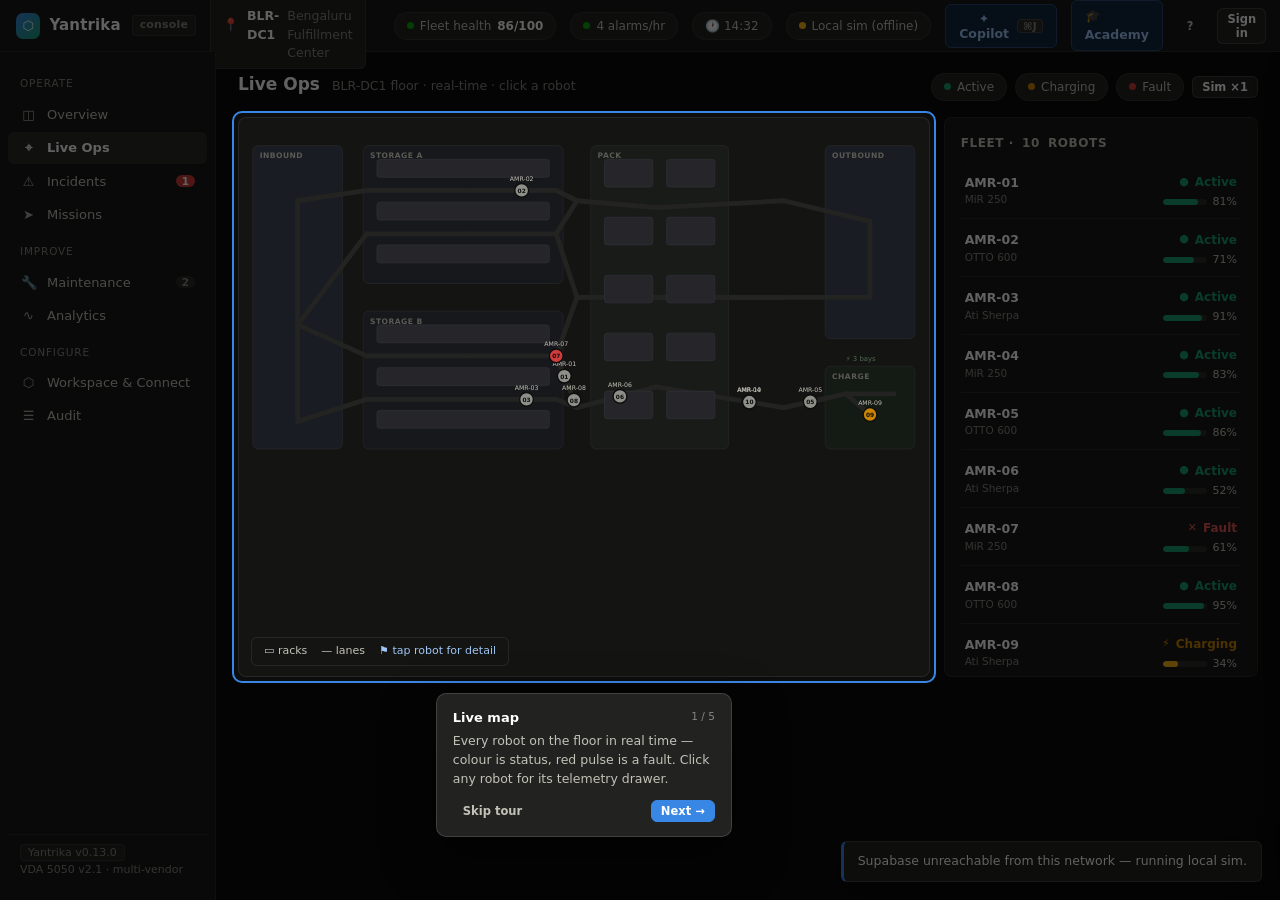
==== commit db752c70: "Security hardening: backend trust gate, XSS containment, CI secret scan Client - console/academy: ?s" ====
--- a/console/index.html
+++ b/console/index.html
@@ -79,6 +79,11 @@
 <html lang="en">
 <head>
 <meta charset="UTF-8">
+<meta name="referrer" content="strict-origin-when-cross-origin">
+<!-- Inline script/style are required by the single-file design; this pins the rest. The full policy (incl. connect-src) is sent by nginx. -->
+<meta http-equiv="Content-Security-Policy" content="object-src 'none'; base-uri 'none'; form-action 'self'">
+<!-- Self-hosters with their own (non-supabase.co) backend host: list it so ?supa=/?auth=/?ask=/?door= overrides to it are honoured. -->
+<meta name="yf-allowed-hosts" content="">
 <meta name="viewport" content="width=device-width, initial-scale=1.0">
 <title>Yantrika — Fleet Operations</title>
 <meta name="robots" content="noindex">
@@ -440,16 +445,40 @@
                                  /ask when served from a real host)        */
 const _cfg=new URLSearchParams(location.search);
 const _hash=(location.hash||'').replace(/^#/,'').toLowerCase();
-const SUPA_URL=_cfg.get('supa')||'https://flwyvhsmgrrqpmhcqlzd.supabase.co';
-const SUPA_KEY=_cfg.get('key')||'sb_publishable_7rqvPRggmPDRKNL8Jurcqg_Hf531puf'; // publishable anon key — safe client-side
+/* BACKEND TRUST GATE. ?supa= ?ask= ?door= decide where this page sends the
+   user's password, their JWT and their questions, so a crafted link must
+   never be able to repoint them at a stranger's server. A URL override is
+   honoured only for: loopback, this page's own origin, https://*.supabase.co,
+   or a host the operator lists in <meta name="yf-allowed-hosts" content="a.com,b.com">.
+   Anything else is ignored (the default is used) and the user is told.
+   Cleartext http is accepted only for loopback / same-origin. */
+const _blockedCfg=[];
+const _vetUrl=(name,raw,fallback)=>{
+  if(raw==null||raw==='')return fallback;
+  let u;try{u=new URL(raw);}catch(e){_blockedCfg.push(name);return fallback;}
+  const h=u.hostname.toLowerCase();
+  const m=document.querySelector('meta[name="yf-allowed-hosts"]');
+  const extra=m?m.content.split(',').map(s=>s.trim().toLowerCase()).filter(Boolean).map(s=>{try{return new URL(s).hostname}catch(e){return s}}):[];
+  const loop=h==='localhost'||h==='127.0.0.1'||h==='[::1]'||h.endsWith('.localhost');
+  const same=u.origin===location.origin;
+  const ok=((loop||same)&&/^https?:$/.test(u.protocol))
+         ||(u.protocol==='https:'&&(/\.supabase\.(co|in)$/.test(h)||extra.includes(h)));
+  if(!ok){_blockedCfg.push(name);return fallback;}
+  return u.href.replace(/\/$/,'');
+};
+const _SUPA_DEFAULT='https://flwyvhsmgrrqpmhcqlzd.supabase.co';
+const SUPA_URL=_vetUrl('supa',_cfg.get('supa'),_SUPA_DEFAULT);
+// ?key= only travels with a vetted ?supa= — never pair a stranger's key with ours.
+const SUPA_KEY=(SUPA_URL!==_SUPA_DEFAULT&&!_blockedCfg.includes('supa')&&_cfg.get('key'))||'sb_publishable_7rqvPRggmPDRKNL8Jurcqg_Hf531puf'; // publishable anon key — safe client-side
 const MOCK_MODE=_cfg.get('mode')==='demo'||_cfg.get('demo')==='mock'||_hash==='demo'||_hash==='mock';
 const DEMO_TOKEN=(!MOCK_MODE&&/^[0-9a-f]{32,128}$/.test(_cfg.get('demo')||''))?_cfg.get('demo'):null;
-window.SITE=_cfg.get('site')||null;
+// A site id ends up in PostgREST filters and element ids: slug characters only.
+window.SITE=/^[A-Za-z0-9][A-Za-z0-9_.:-]{0,63}$/.test(_cfg.get('site')||'')?_cfg.get('site'):null;
 /* Served from a real host (nginx) the yantraops door and Sarathi sit on
    this same origin under /api/… and /ask; from file:// or a bare static
    server they are the loopback ports `yantraops up` prints. */
 const _served=/^https?:$/.test(location.protocol)&&!/^(localhost|127\.0\.0\.1)$/.test(location.hostname);
-const DOOR_BASE=(_cfg.get('door')||(_served?location.origin:'http://localhost:8088')).replace(/\/$/,'');
+const DOOR_BASE=_vetUrl('door',_cfg.get('door'),_served?location.origin:'http://localhost:8088');
 /* Everything a workspace needs to know about its site: 'WS-…' from 0019
    (self-serve), 'DEMO-…' from 0009 (sandbox) or a legacy operator site. */
 const isWorkspaceSite=s=>/^WS-[0-9a-f]{8}$/i.test(String(s||''));
@@ -613,6 +642,22 @@
   return a;
 }
 function toast(m){const d=document.createElement('div');d.className='toast';d.textContent=m;$('#toasts').appendChild(d);setTimeout(()=>d.remove(),4200);}
+if(_blockedCfg.length)setTimeout(()=>toast('⚠ Ignored untrusted '+_blockedCfg.join(', ')+' override in the link — using the default backend.'),1200);
+/* INGRESS SANITIZER. Every table row comes from a database that, in demo and
+   sandbox modes, strangers can write to (alert text, robot ids, notes…), and a
+   lot of this file renders rows with template strings into innerHTML — some of
+   them inside onclick="f('${id}')" attributes. Rather than trusting every one
+   of those sites to escape, string values are defanged ONCE on the way in:
+   the characters that can open a tag, close an attribute or break out of a JS
+   string are swapped for look-alikes. Legitimate ids, timestamps and numbers
+   never contain them, so lookups are unaffected; prose just gets typographic
+   quotes. (Escaping at the sinks, esc()/Copilot.esc(), stays as a second layer.) */
+const _DEFANG={'&':'＆','<':'‹','>':'›','"':'”',"'":'’','`':'ˋ','\\':'＼'};
+const _defang=v=>{
+  if(typeof v==='string')return /[&<>"'`\\]/.test(v)?v.replace(/[&<>"'`\\]/g,c=>_DEFANG[c]):v;
+  if(Array.isArray(v))return v.map(_defang);
+  if(v&&typeof v==='object'){const o={};for(const k of Object.keys(v))o[k]=_defang(v[k]);return o;}
+  return v;};
 
 /* ---------------- Simulation tick ---------------- */
 let speedMult=1, tick=0;
@@ -1855,12 +1900,20 @@
      /health on the same origin — a hardcoded localhost:8001 would be mixed
      content there and silently fall back to the local engine. ?ask= wins,
      then same-origin when served, then the localhost default. */
-  resolveUrls(){const o=_cfg.get('ask');
+  resolveUrls(){const o=_vetUrl('ask',_cfg.get('ask'),null);
     if(o){this.SARATHI_URL=o;this.SARATHI_HEALTH_URL=o.replace(/\/ask\/?$/,'')+'/health';}
     else if(_served){this.SARATHI_URL=location.origin+'/ask';this.SARATHI_HEALTH_URL=location.origin+'/health';}},
   /* ?token=<bearer> in the console URL → Authorization header on /ask + /health.
      No token → the header is omitted entirely (requests unchanged from before). */
-  SARATHI_TOKEN:new URLSearchParams(location.search).get('token')||null,
+  /* The token is read once and then scrubbed from the address bar: a bearer
+     secret left in the URL lands in browser history, Referer headers and the
+     web server's access log. sessionStorage keeps it across a reload. */
+  SARATHI_TOKEN:(()=>{let t=_cfg.get('token')||null;
+    try{if(t){sessionStorage.setItem('yf_sarathi_token',t);
+        const u=new URL(location.href);u.searchParams.delete('token');
+        history.replaceState(null,'',u.pathname+u.search+u.hash);}
+      else t=sessionStorage.getItem('yf_sarathi_token')||null;}catch(e){}
+    return t;})(),
   hdr(extra){
     const h=Object.assign({},extra||{});
     if(this.SARATHI_TOKEN)h['Authorization']='Bearer '+this.SARATHI_TOKEN;
@@ -2680,7 +2733,10 @@
         const err=new Error('HTTP 401');err.status=401;throw err;
       }
       if(!r.ok){const err=new Error('HTTP '+r.status);err.status=r.status;throw err;}
-      const txt=await r.text();return txt?JSON.parse(txt):null;
+      const txt=await r.text();if(!txt)return null;
+      const j=JSON.parse(txt);
+      // Table reads are defanged; rpc/ replies (workspace admin UI) are rendered through e() and carry emails/keys verbatim.
+      return String(path).startsWith('rpc/')?j:_defang(j);
     }catch(e){clearTimeout(t);throw e;}
   },
   setChip(){const d=$('#cloud-dot'),l=$('#cloud-lbl');if(!d)return;
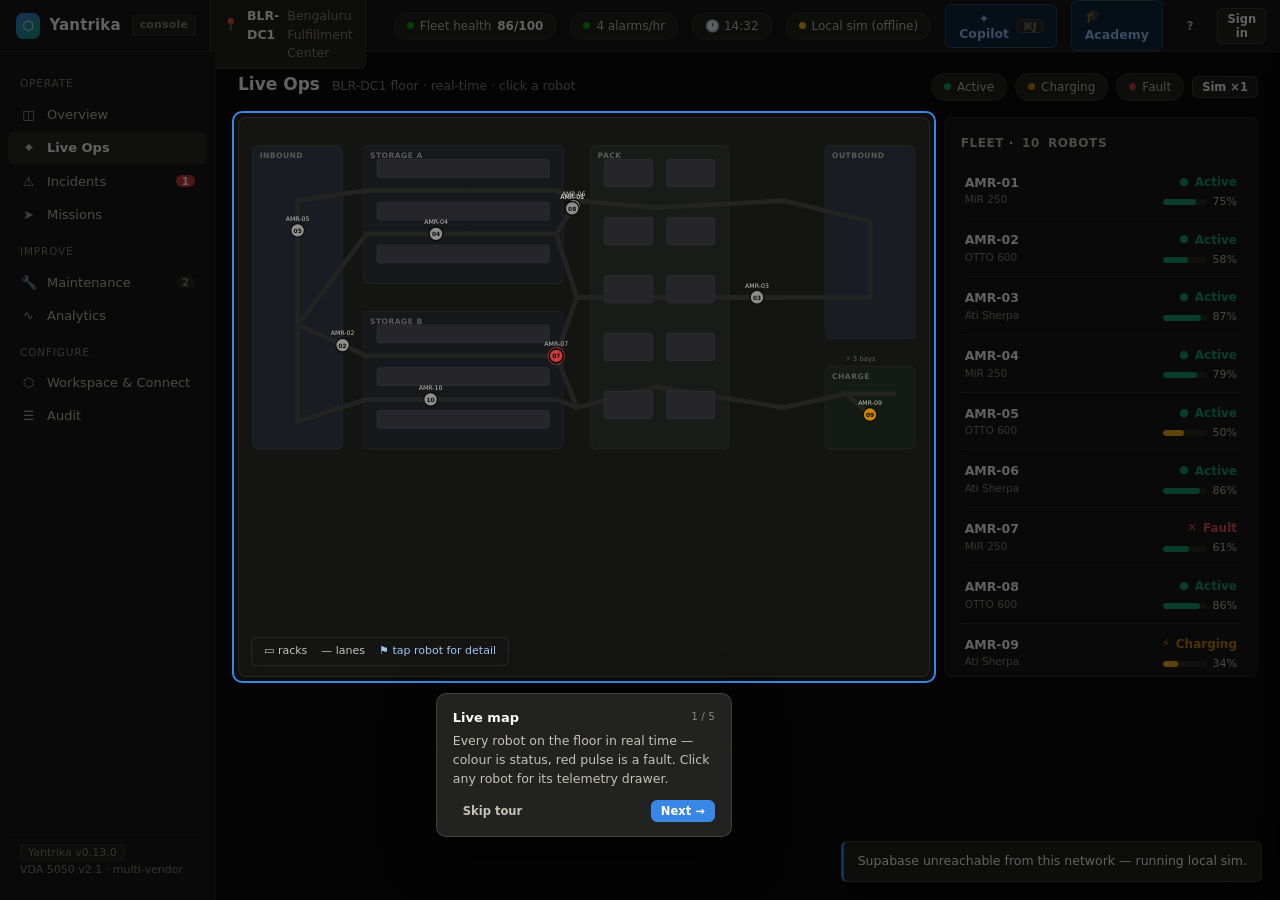
==== commit 003624c3: "Point defaults at the project owner's Supabase; add fleet-data copy script - Every default backend (" ====
--- a/console/index.html
+++ b/console/index.html
@@ -466,10 +466,10 @@
   if(!ok){_blockedCfg.push(name);return fallback;}
   return u.href.replace(/\/$/,'');
 };
-const _SUPA_DEFAULT='https://flwyvhsmgrrqpmhcqlzd.supabase.co';
+const _SUPA_DEFAULT='https://mqrffzpaeqtngxcpttyx.supabase.co';
 const SUPA_URL=_vetUrl('supa',_cfg.get('supa'),_SUPA_DEFAULT);
 // ?key= only travels with a vetted ?supa= — never pair a stranger's key with ours.
-const SUPA_KEY=(SUPA_URL!==_SUPA_DEFAULT&&!_blockedCfg.includes('supa')&&_cfg.get('key'))||'sb_publishable_7rqvPRggmPDRKNL8Jurcqg_Hf531puf'; // publishable anon key — safe client-side
+const SUPA_KEY=(SUPA_URL!==_SUPA_DEFAULT&&!_blockedCfg.includes('supa')&&_cfg.get('key'))||'sb_publishable_mOjh5X1pbJUi7d6Iy0LgBA_o8kPDZI8'; // publishable anon key — safe client-side
 const MOCK_MODE=_cfg.get('mode')==='demo'||_cfg.get('demo')==='mock'||_hash==='demo'||_hash==='mock';
 const DEMO_TOKEN=(!MOCK_MODE&&/^[0-9a-f]{32,128}$/.test(_cfg.get('demo')||''))?_cfg.get('demo'):null;
 // A site id ends up in PostgREST filters and element ids: slug characters only.
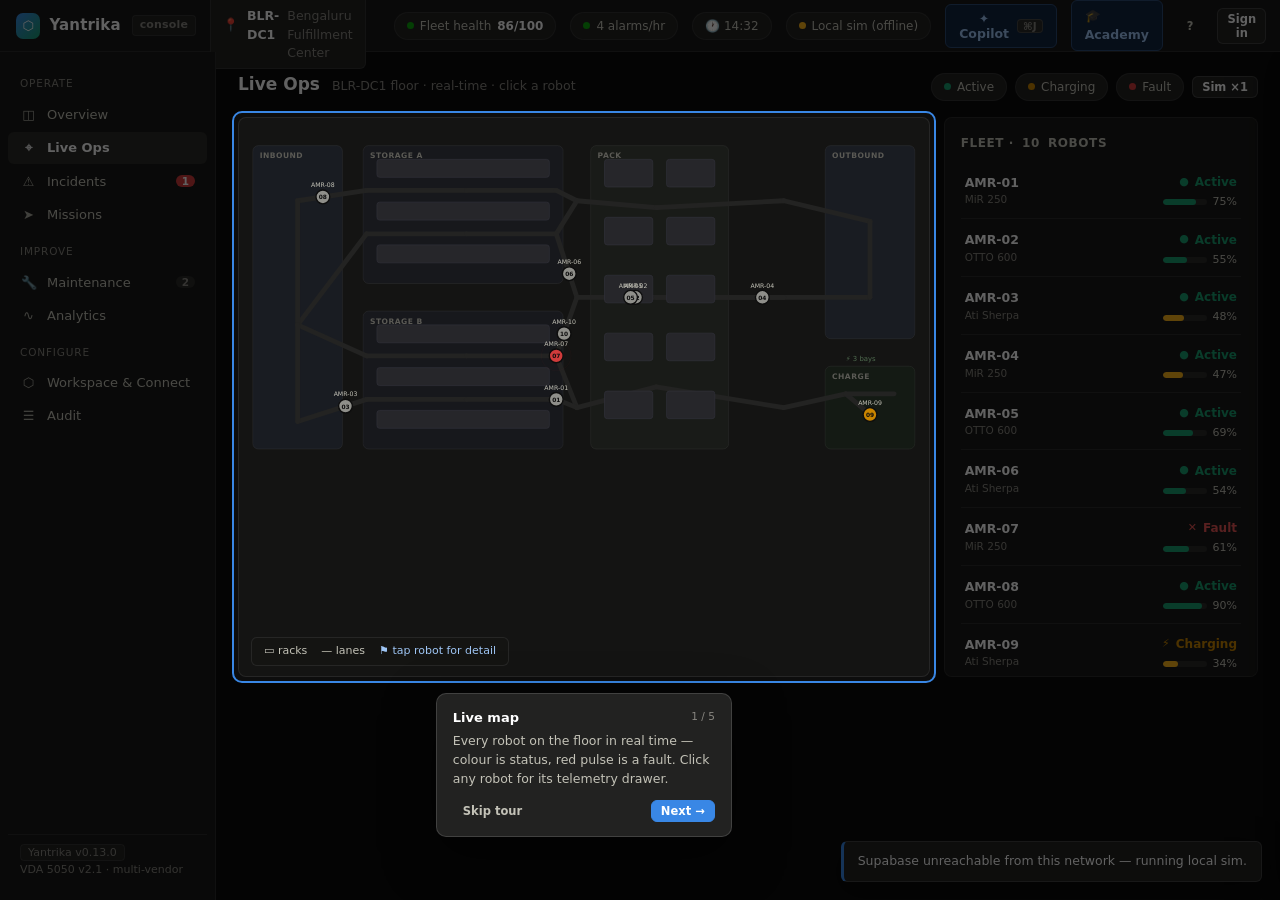
==== commit 9c4bfd99: "Fail closed by default; console sink guard; lint/types/coverage; release pipeline Security - core/ya" ====
--- a/console/index.html
+++ b/console/index.html
@@ -423,6 +423,133 @@
 <div class="tip" id="tip"></div>
 <script>
 "use strict";
+/* ================================================================
+   HTML SINK GUARD  (second line of defence behind _defang and esc()).
+
+   This file renders ~190 template strings into innerHTML, and in demo and
+   sandbox modes strangers can write the rows those strings interpolate. A
+   sanitiser on the READ path only helps while every path goes through it; one
+   missed path is stored XSS. So every assignment to Element.innerHTML is
+   funnelled through here too, whatever produced the string:
+
+   * parsed in an INERT document (DOMParser: no script runs, no image loads,
+     no handler fires), in the right context for SVG/table targets, then the
+     checked nodes are adopted -- the string is never re-serialised, so
+     mutation-XSS has nothing to mutate;
+   * dangerous elements dropped (script, iframe, object, embed, base, meta,
+     link, style, template, math, foreignObject, and SVG animation that targets
+     an href or an event);
+   * an event-handler attribute survives only if (a) it is, character for
+     character, a handler this file's own source contains, or (b) it is a plain
+     call -- `head(literal, ...)` / `head = literal`, `;`-separated -- whose
+     `head` is one this file's source already wires to a handler, and whose
+     arguments are quoted/numeric literals. An injected error handler that
+     calls alert, a click handler that calls fetch, or a legitimate call
+     followed by a second statement are all dropped; a copied-in call to a
+     function the app already wires merely does what a click already does;
+   * URL attributes keep http(s), mailto, tel, fragments and relative paths
+     (data:image only for <img src>); `javascript:` and friends are dropped in
+     any spelling; srcdoc is dropped; target=_blank gets rel=noopener.
+
+   Regression-tested in tests/test_console_sinks.py with hostile payloads.
+   ================================================================ */
+const YFSafe=(()=>{
+  const DENY=new Set(['script','iframe','frame','frameset','object','embed','applet','base','meta','link','style','template','noscript','portal','math','foreignobject']);
+  const URL_ATTR=new Set(['href','src','xlink:href','action','formaction','data','poster','background','ping','srcset']);
+  const WRAP={tbody:['<table><tbody>'],thead:['<table><thead>'],tfoot:['<table><tfoot>'],
+    tr:['<table><tbody><tr>'],td:['<table><tbody><tr><td>'],th:['<table><tbody><tr><th>'],
+    select:['<select>'],optgroup:['<select><optgroup>'],colgroup:['<table><colgroup>']};
+  /* What the app's own source wires to handlers: exact static values and call heads. */
+  const src=Array.from(document.scripts).filter(s=>!s.src).map(s=>s.textContent).join('\n');
+  const unesc=s=>s.replace(/\\/g,'');
+  const exact=new Set(), heads=new Set();
+  const headOf=/(?:^|[;{(\s])([A-Za-z_$][\w$]*(?:\.[A-Za-z_$][\w$]*)*)\s*(?=[(=])/g;
+  const collect=v=>{
+    if(!v||/\$\{/.test(v)){ /* dynamic: only harvest the call heads */
+      for(const m of (v||'').replace(/\$\{[^}]*\}/g,'').replace(/'[^']*'/g,"''").matchAll(headOf))heads.add(m[1]);return;}
+    exact.add(unesc(v));
+    for(const m of v.replace(/'[^']*'/g,"''").matchAll(headOf))heads.add(m[1]);
+  };
+  for(const m of src.matchAll(/\bon[a-z]+=\\?"([^"\\]*(?:\\.[^"\\]*)*)\\?"/g))collect(m[1]);
+  /* handlers built as plain strings: chip(label,"go('x')") and {go:"..."} */
+  for(const m of src.matchAll(/(?:\bgo:|\bchip\([^,()]*(?:\([^)]*\))?[^,()]*,)\s*["']([^"']*)["']/g))collect(m[1]);
+  /* never callable from an injected handler, even if the source mentions them */
+  const NEVER=new Set(['window','document','eval','Function','fetch','alert','prompt','confirm','open','setTimeout','setInterval','XMLHttpRequest','import','atob','btoa','postMessage','localStorage','sessionStorage','top','parent','self','globalThis','navigator','if','return','event','this','new','typeof','void']);
+  for(const h of Array.from(heads))if(NEVER.has(h.split('.')[0]))heads.delete(h);
+  const LIT="(?:'[^'\\\\<>`]*'|-?\\d+(?:\\.\\d+)?|true|false|null|this(?:\\.value)?|event)";
+  const CALL=new RegExp("^([A-Za-z_$][\\w$]*(?:\\.[A-Za-z_$][\\w$]*)*)\\(\\s*(?:"+LIT+"(?:\\s*,\\s*"+LIT+")*)?\\s*\\)$");
+  const ASSIGN=new RegExp("^([A-Za-z_$][\\w$]*(?:\\.[A-Za-z_$][\\w$]*)*)\\s*=\\s*(?:'[^'\\\\<>`]*'|-?\\d+(?:\\.\\d+)?)$");
+  function handlerOk(v){
+    if(exact.has(unesc(v)))return true;
+    if(/[`<>\\]|\$\{/.test(v)||v.length>400)return false;
+    for(const st of v.split(';').map(s=>s.trim()).filter(Boolean)){
+      if(st==='return false')continue;
+      const m=CALL.exec(st)||ASSIGN.exec(st);
+      if(!m||!heads.has(m[1]))return false;
+    }
+    return true;
+  }
+  const urlOk=(name,v,tag)=>{
+    const s=v.replace(/[\u0000-\u0020\u00a0\u1680\u180e\u2000-\u2029\u205f\u3000\ufeff]+/g,'').toLowerCase();
+    if(name==='srcset')return !/[a-z][a-z0-9+.-]*:/.test(s.replace(/https?:/g,''));
+    const sch=/^([a-z][a-z0-9+.-]*):/.exec(s);
+    if(!sch)return true;                                   /* relative, #frag, //host handled by CSP */
+    if(['http','https','mailto','tel'].includes(sch[1]))return true;
+    return sch[1]==='data'&&tag==='img'&&name==='src'&&/^data:image\/(?:png|jpe?g|gif|webp);base64,[a-z0-9+\/=]*$/.test(s);
+  };
+  function clean(root){
+    const kill=[];
+    const walk=n=>{
+      for(const el of Array.from(n.children||[])){
+        const tag=el.localName.toLowerCase();
+        if(DENY.has(tag)){kill.push(el);continue;}
+        if((tag==='animate'||tag==='set'||tag==='animatetransform'||tag==='animatemotion')&&
+           /^(on|href|xlink)/i.test(el.getAttribute('attributeName')||'')){kill.push(el);continue;}
+        for(const a of Array.from(el.attributes)){
+          const name=a.name.toLowerCase();
+          if(name.startsWith('on')){ if(!handlerOk(a.value))el.removeAttribute(a.name); }
+          else if(name==='srcdoc')el.removeAttribute(a.name);
+          else if(URL_ATTR.has(name)&&!urlOk(name,a.value,tag))el.removeAttribute(a.name);
+        }
+        if(tag==='a'&&(el.getAttribute('target')||'').toLowerCase()==='_blank')el.setAttribute('rel','noopener noreferrer');
+        walk(el);
+      }
+    };
+    walk(root);
+    kill.forEach(el=>el.remove());
+  }
+  /* Parse `html` as it would be parsed inside `ctx`, sanitised, ready to insert. */
+  function fragment(html,ctx){
+    const ctag=(ctx&&ctx.localName||'').toLowerCase();
+    let pre='',post='';
+    if(ctx&&ctx.namespaceURI==='http://www.w3.org/2000/svg'&&ctag!=='foreignobject'){pre='<svg>';post='</svg>';}
+    else if(WRAP[ctag]){pre=WRAP[ctag][0];}
+    const doc=new DOMParser().parseFromString('<!doctype html><body>'+pre+html+post,'text/html');
+    let host=doc.body;
+    if(post)host=doc.body.firstElementChild;                /* the wrapper svg */
+    else if(pre){                                           /* descend to the element standing in for ctx */
+      let n=doc.body.firstElementChild;
+      while(n&&n.localName!==ctag&&n.firstElementChild)n=n.firstElementChild;
+      host=n||doc.body;
+    }
+    clean(host);
+    const frag=document.createDocumentFragment();
+    for(const c of Array.from(host.childNodes))frag.appendChild(document.adoptNode(c));
+    return frag;
+  }
+  const d=Object.getOwnPropertyDescriptor(Element.prototype,'innerHTML');
+  Object.defineProperty(Element.prototype,'innerHTML',{configurable:true,enumerable:d.enumerable,get:d.get,
+    set(v){
+      const s=v==null?'':String(v);
+      const t=this.localName.toLowerCase();
+      if(s===''||t==='textarea'||t==='title'||t==='option'){d.set.call(this,s);return;}
+      if(t==='script'||t==='style'){d.set.call(this,'');return;}
+      try{this.replaceChildren(fragment(s,this));}
+      catch(e){d.set.call(this,'');console.error('YFSafe: refused markup',e);}
+    }});
+  return {fragment,handlerOk,urlOk,heads,exact};
+})();
+
 /* ================================================================
    FleetMind demo — all mock. Architecture mirrors the real product:
    Sim (→ later: MQTT/VDA5050 ingest) → Store → Views + Copilot
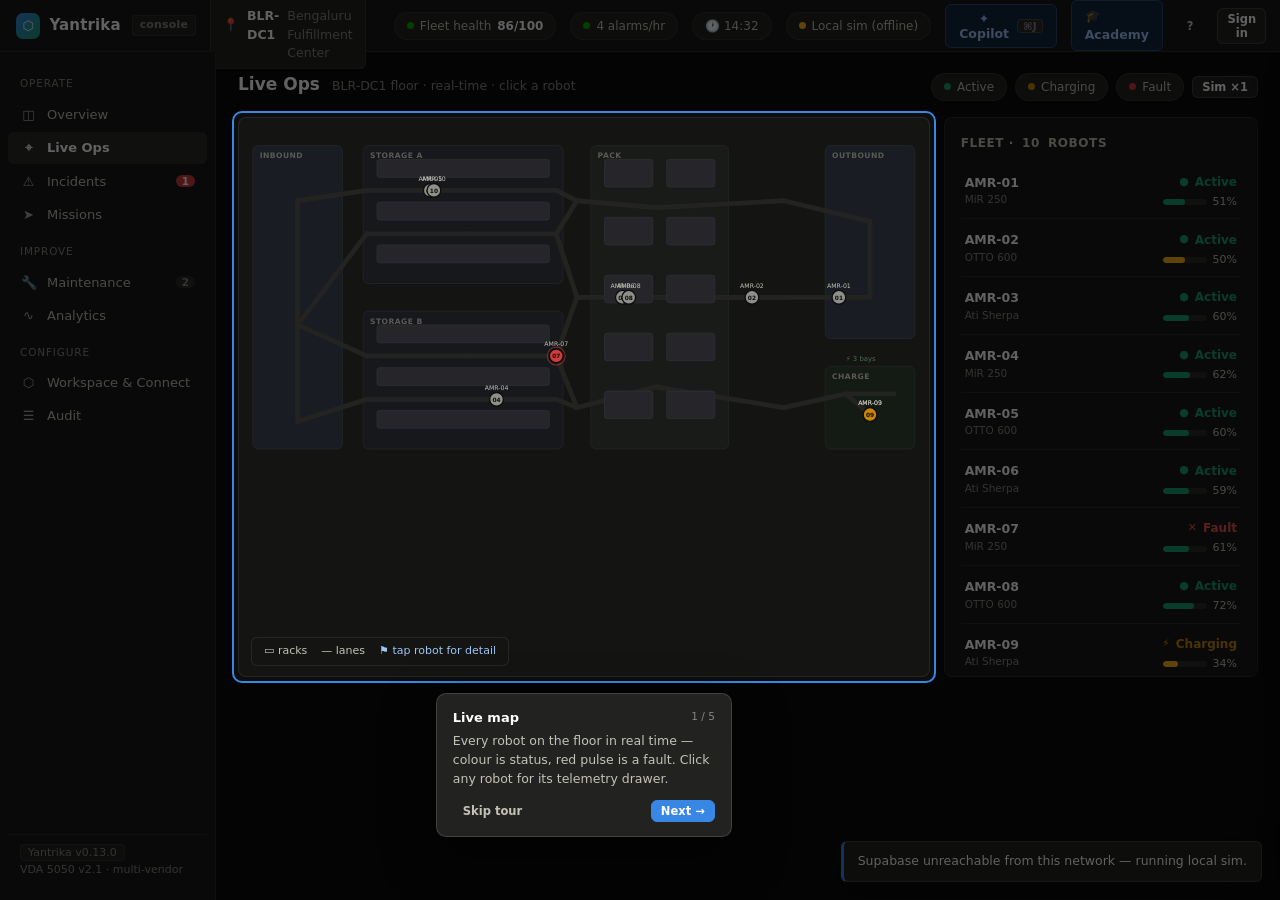
==== commit 1c1e5f85: "Console/academy: Cloudflare Turnstile CAPTCHA on sign-up and sign-in (dormant until a site key is se" ====
--- a/console/index.html
+++ b/console/index.html
@@ -84,6 +84,7 @@
 <meta http-equiv="Content-Security-Policy" content="object-src 'none'; base-uri 'none'; form-action 'self'">
 <!-- Self-hosters with their own (non-supabase.co) backend host: list it so ?supa=/?auth=/?ask=/?door= overrides to it are honoured. -->
 <meta name="yf-allowed-hosts" content="">
+<meta name="yf-captcha-sitekey" content="">
 <meta name="viewport" content="width=device-width, initial-scale=1.0">
 <title>Yantrika — Fleet Operations</title>
 <meta name="robots" content="noindex">
@@ -2591,6 +2592,41 @@
      - logout()/expire()      → clear state + localStorage, back to anon.
    Sync marks the backend auth-required on any 401 seen while anonymous and
    shows the sign-in modal exactly once (no crash/prompt loops). */
+/* CAPTCHA (Cloudflare Turnstile) for sign-up / sign-in. DORMANT until
+   <meta name="yf-captcha-sitekey" content="..."> carries the (public) site key:
+   with no key nothing loads and requests are unchanged. With a key, the widget
+   is mounted in the account modal and its one-time token rides along as
+   gotrue_meta_security.captcha_token, which Supabase verifies when CAPTCHA
+   protection is switched on under Authentication > Attack Protection. */
+const Captcha={
+  sitekey:((document.querySelector('meta[name="yf-captcha-sitekey"]')||{}).content||'').trim(),
+  token:null,wid:null,_p:null,
+  enabled(){return /^[0-9A-Za-z_-]{10,}$/.test(this.sitekey);},
+  _load(){
+    if(this._p)return this._p;
+    this._p=new Promise((res,rej)=>{
+      const s=document.createElement('script');
+      s.src='https://challenges.cloudflare.com/turnstile/v0/api.js?render=explicit';s.async=true;
+      s.onload=()=>res(window.turnstile);
+      s.onerror=()=>{this._p=null;rej(new Error('CAPTCHA could not load'));};
+      document.head.appendChild(s);});
+    return this._p;},
+  async mount(el){
+    if(!this.enabled()||!el)return;
+    try{const t=await this._load();
+      if(this.wid!=null){if(!this.token)t.reset(this.wid);return;}   // keep a solved token until it is spent
+      this.wid=t.render(el,{sitekey:this.sitekey,theme:'dark',
+        callback:k=>{this.token=k;},
+        'expired-callback':()=>{this.token=null;},
+        'error-callback':()=>{this.token=null;}});
+    }catch(e){}},
+  reset(){this.token=null;try{if(this.wid!=null&&window.turnstile)window.turnstile.reset(this.wid);}catch(e){}},
+  /** The body to POST: unchanged when CAPTCHA is off, else with the token (tokens are single-use). */
+  attach(body){
+    if(!this.enabled())return body;
+    if(!this.token)throw new Error('Please complete the CAPTCHA check first');
+    return Object.assign({},body,{gotrue_meta_security:{captcha_token:this.token}});}
+};
 const YFAuth={
   KEY:'yf_auth_v1',
   state:{jwt:null,refresh:null,email:null,role:null,site:null},
@@ -2613,11 +2649,14 @@
   NOAUTH_MSG:'Accounts need a real Supabase backend — you are on the local demo (loopback). Continue in demo mode.',
   async _authPost(path,body){
     let r;
+    const guarded=/^\/auth\/v1\/(signup|token\?grant_type=password)/.test(path);
+    if(guarded)body=Captcha.attach(body);
     try{
       r=await fetch(SUPA_URL+path,{method:'POST',
         headers:{'apikey':SUPA_KEY,'Content-Type':'application/json'},
         body:JSON.stringify(body)});
     }catch(e){const err=new Error(this.NOAUTH_MSG);err.noAuth=true;throw err;}
+    finally{if(guarded)Captcha.reset();}      // a CAPTCHA token is good for one request
     if(r.status===404){const err=new Error(this.NOAUTH_MSG);err.noAuth=true;throw err;}
     return r;
   },
@@ -2740,6 +2779,7 @@
       <label for="si-pass">Password</label><input id="si-pass" type="password" autocomplete="current-password">
       <label for="si-pass2" id="si-pass2-lbl" hidden>Confirm password</label>
       <input id="si-pass2" type="password" autocomplete="new-password" hidden>
+      <div id="si-captcha" style="margin:10px 0"></div>
       <div id="si-err"></div>
       <div id="si-msg"></div>
       <button class="btn primary" id="si-submit">Sign in</button>
@@ -2773,6 +2813,7 @@
     const mock=$('#si-mock');if(mock)mock.style.display=MOCK_MODE?'none':'';
     this.setMode(this.mode);
     $('#signin').classList.add('open');
+    Captcha.mount($('#si-captcha'));
     if(typeof Tour!=='undefined'&&Tour.on)Tour.done(false);   // never two overlays at once
     const em=$('#si-email');if(em)em.focus();
   },
